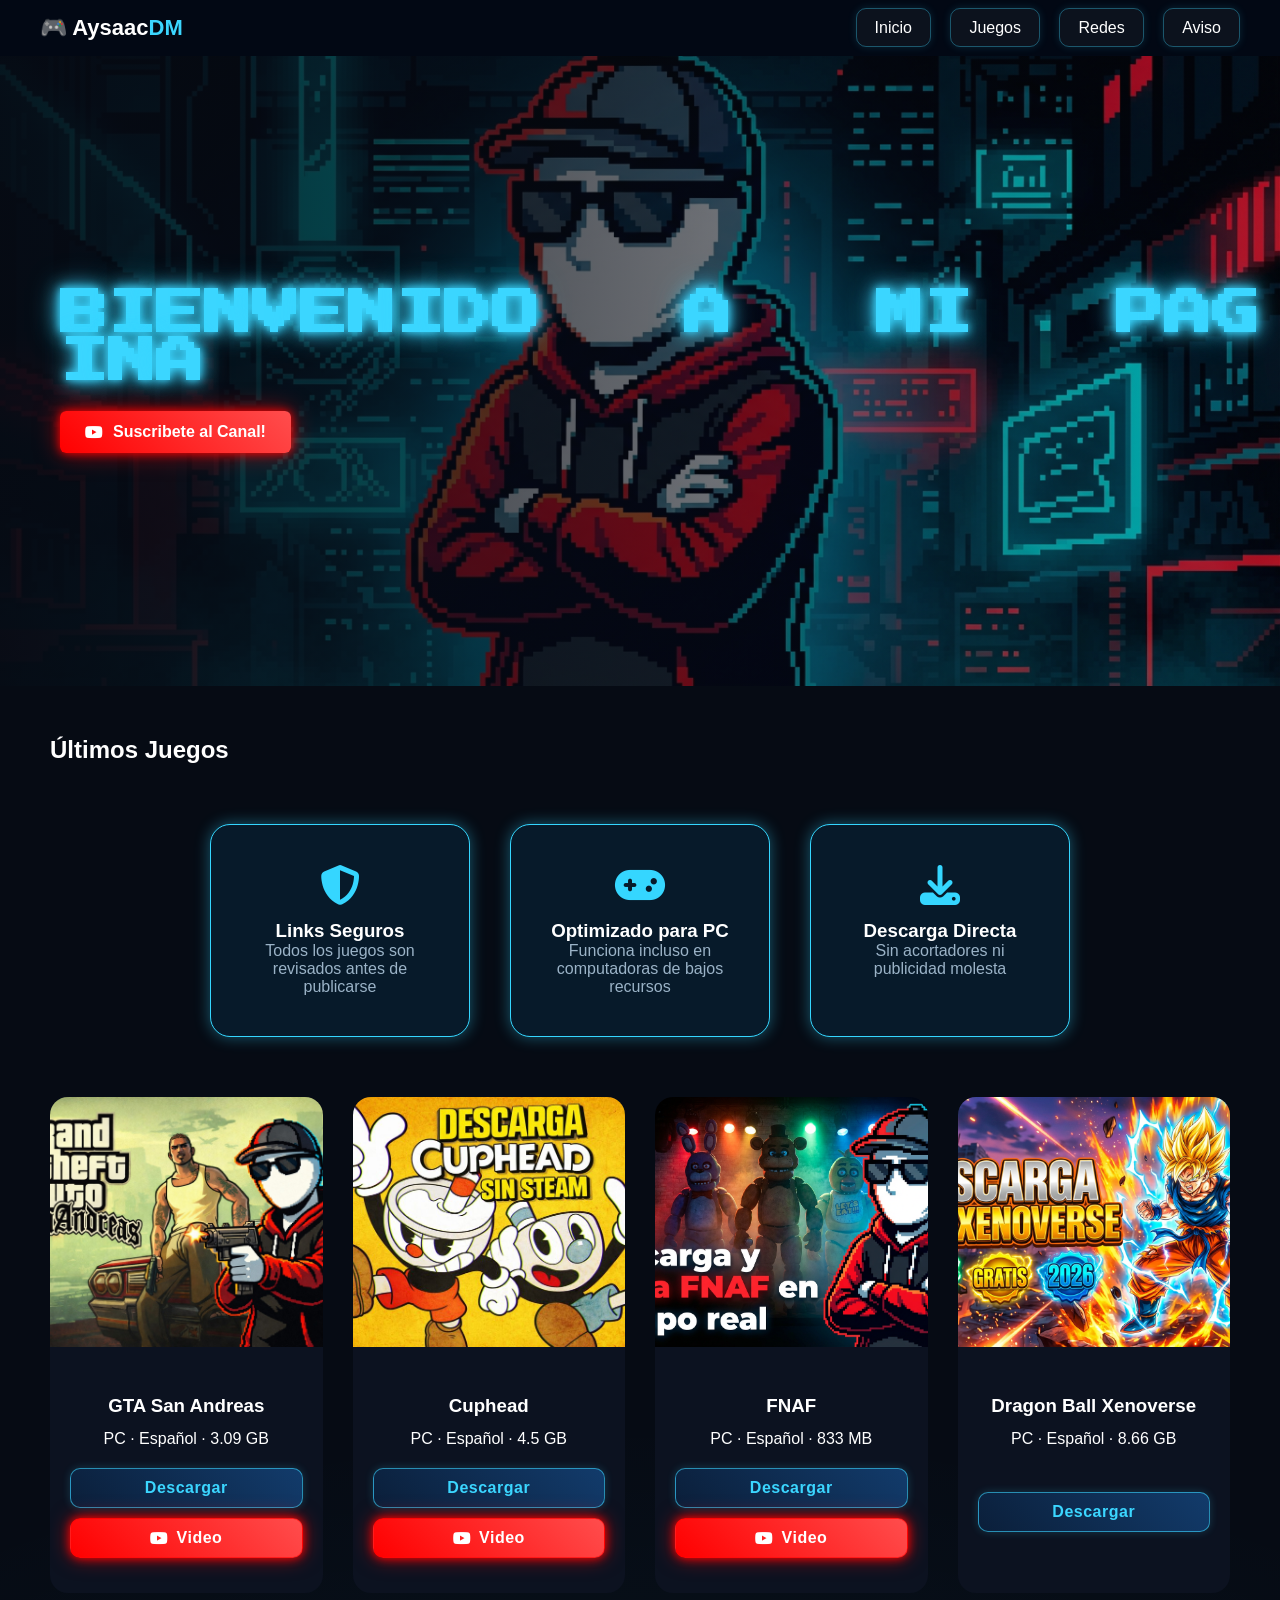
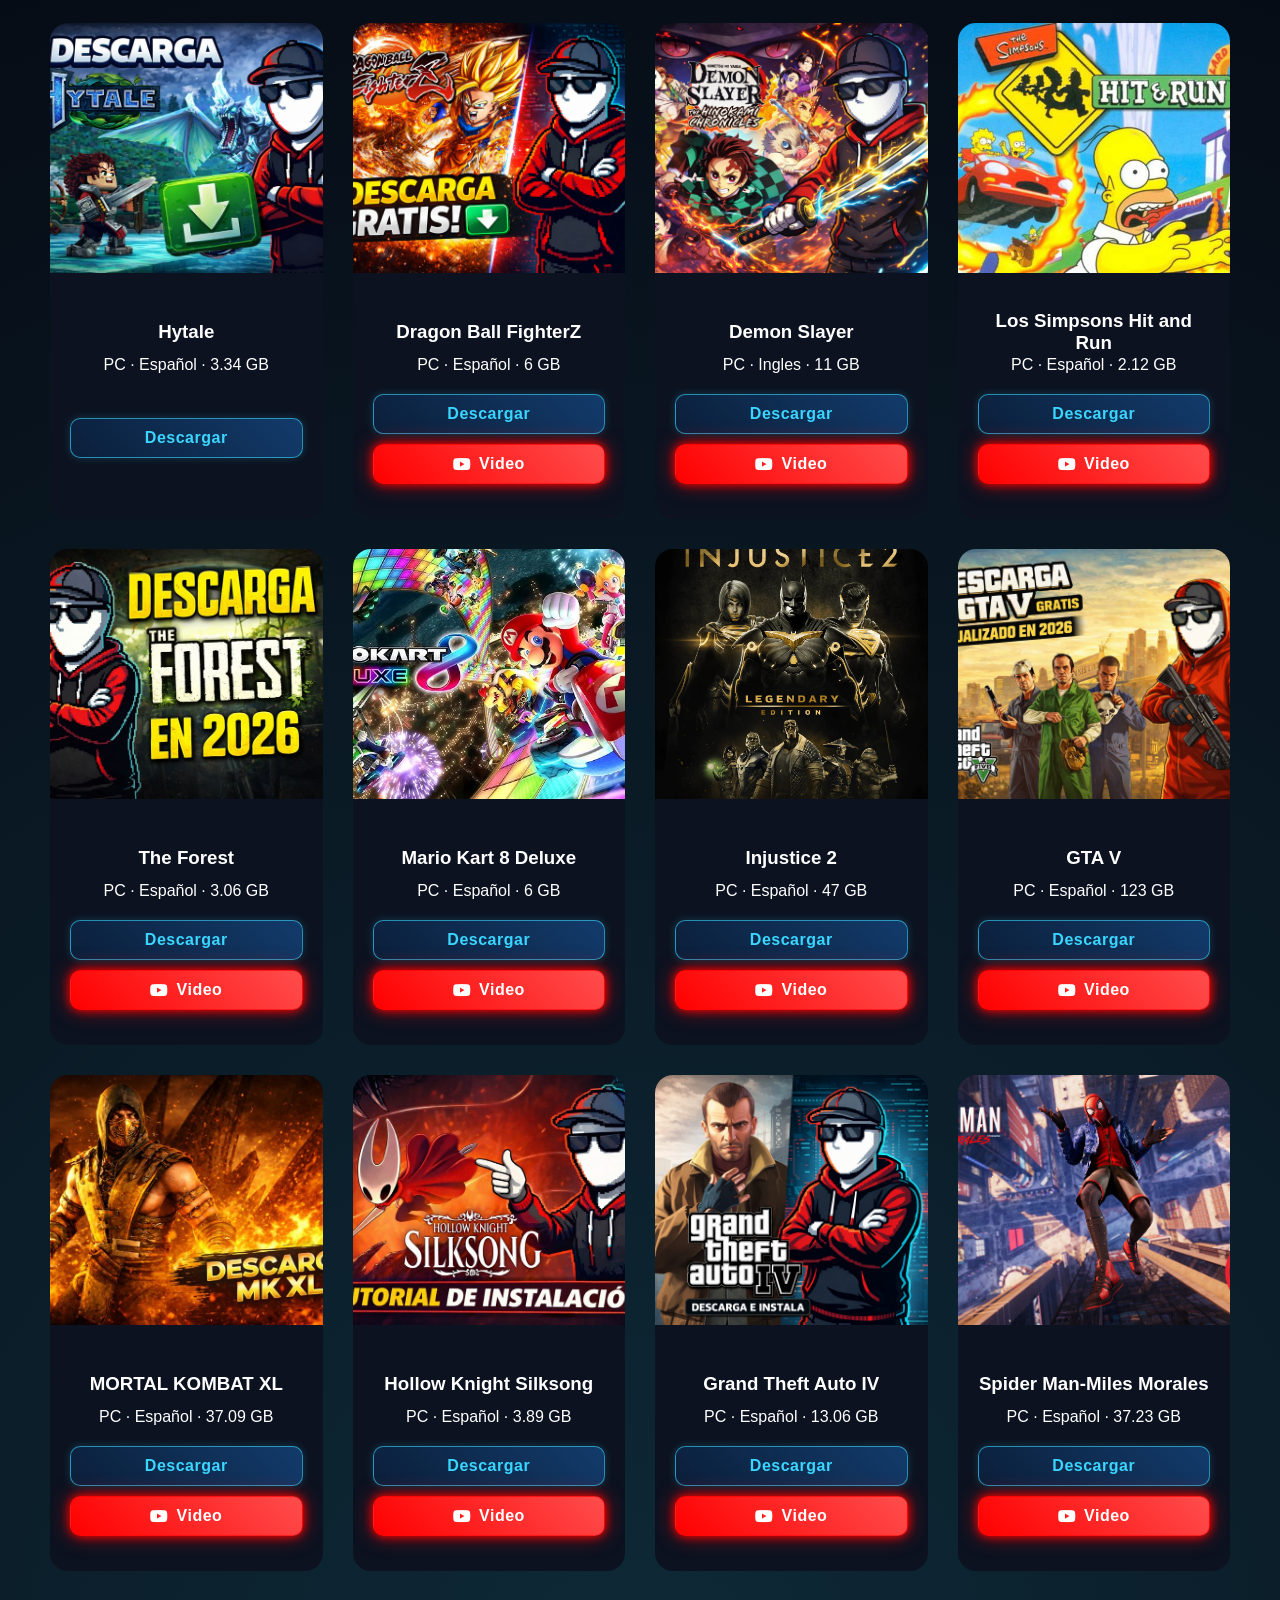
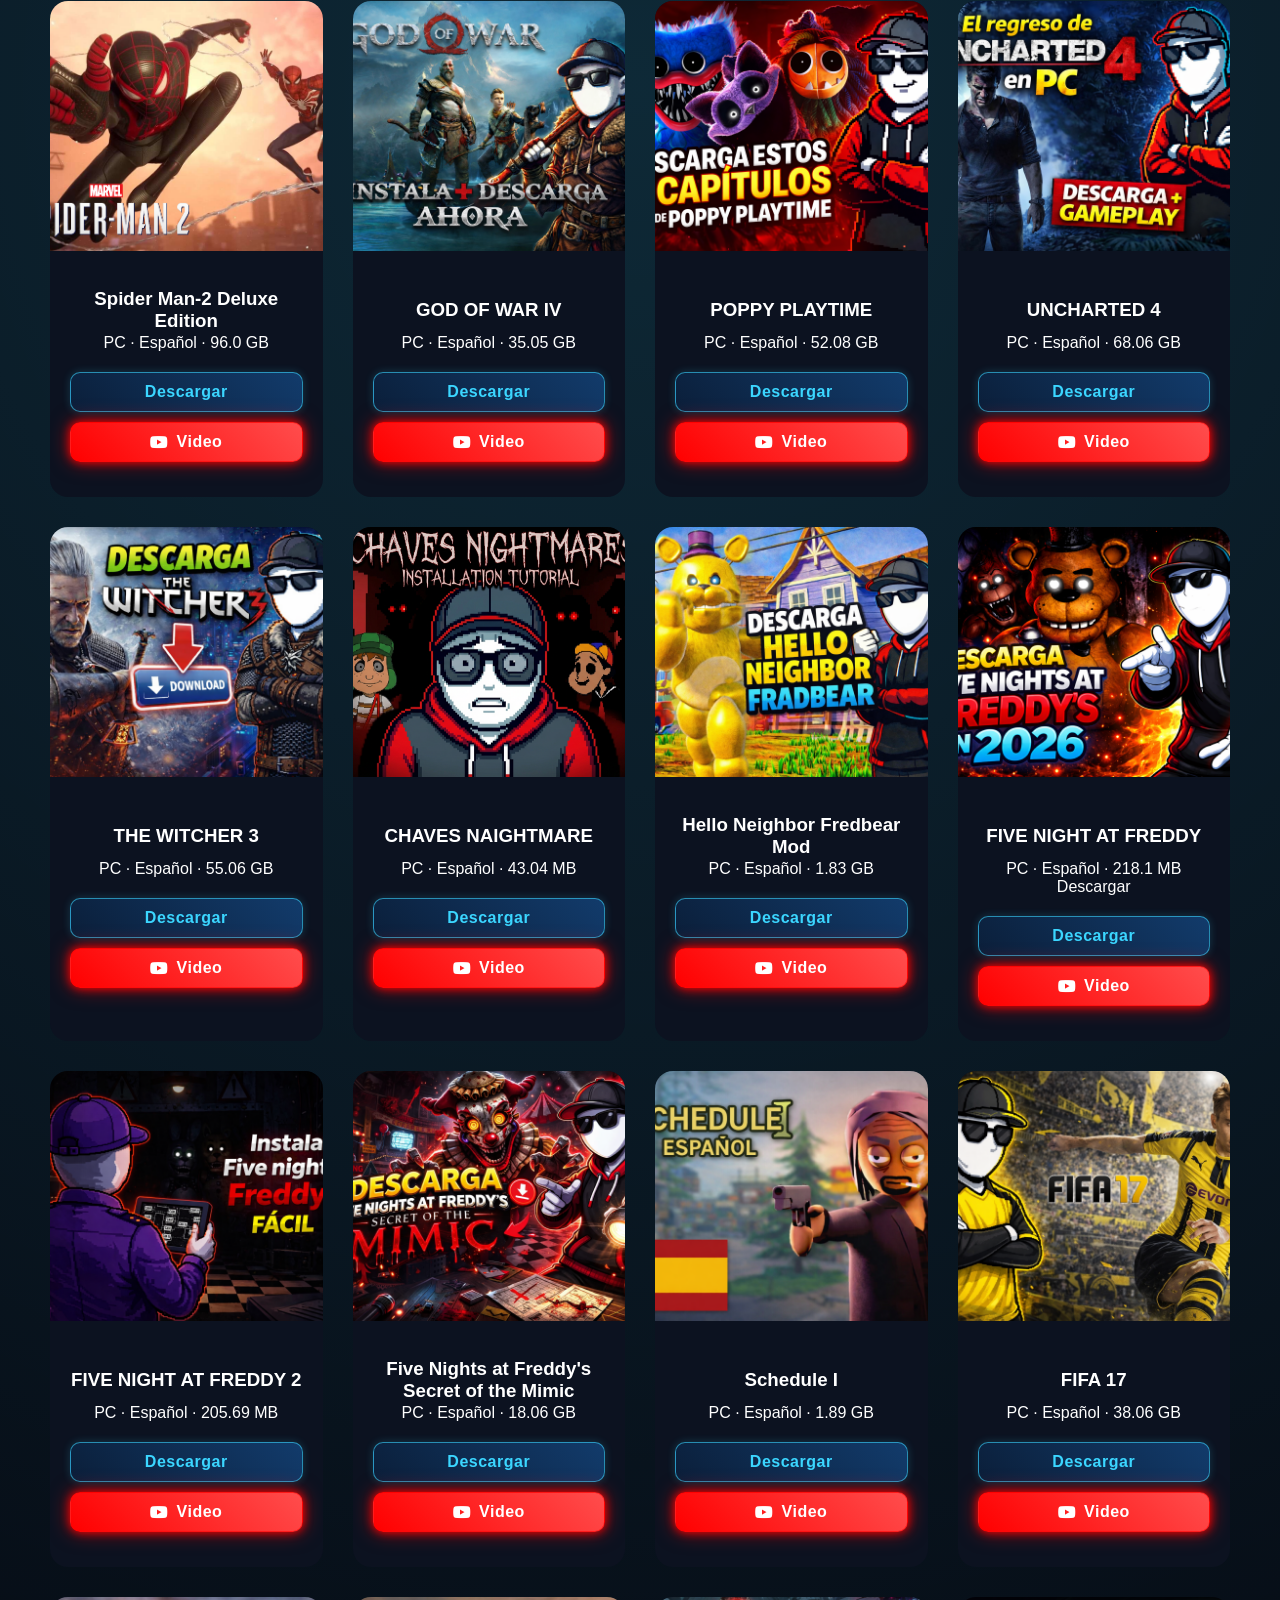
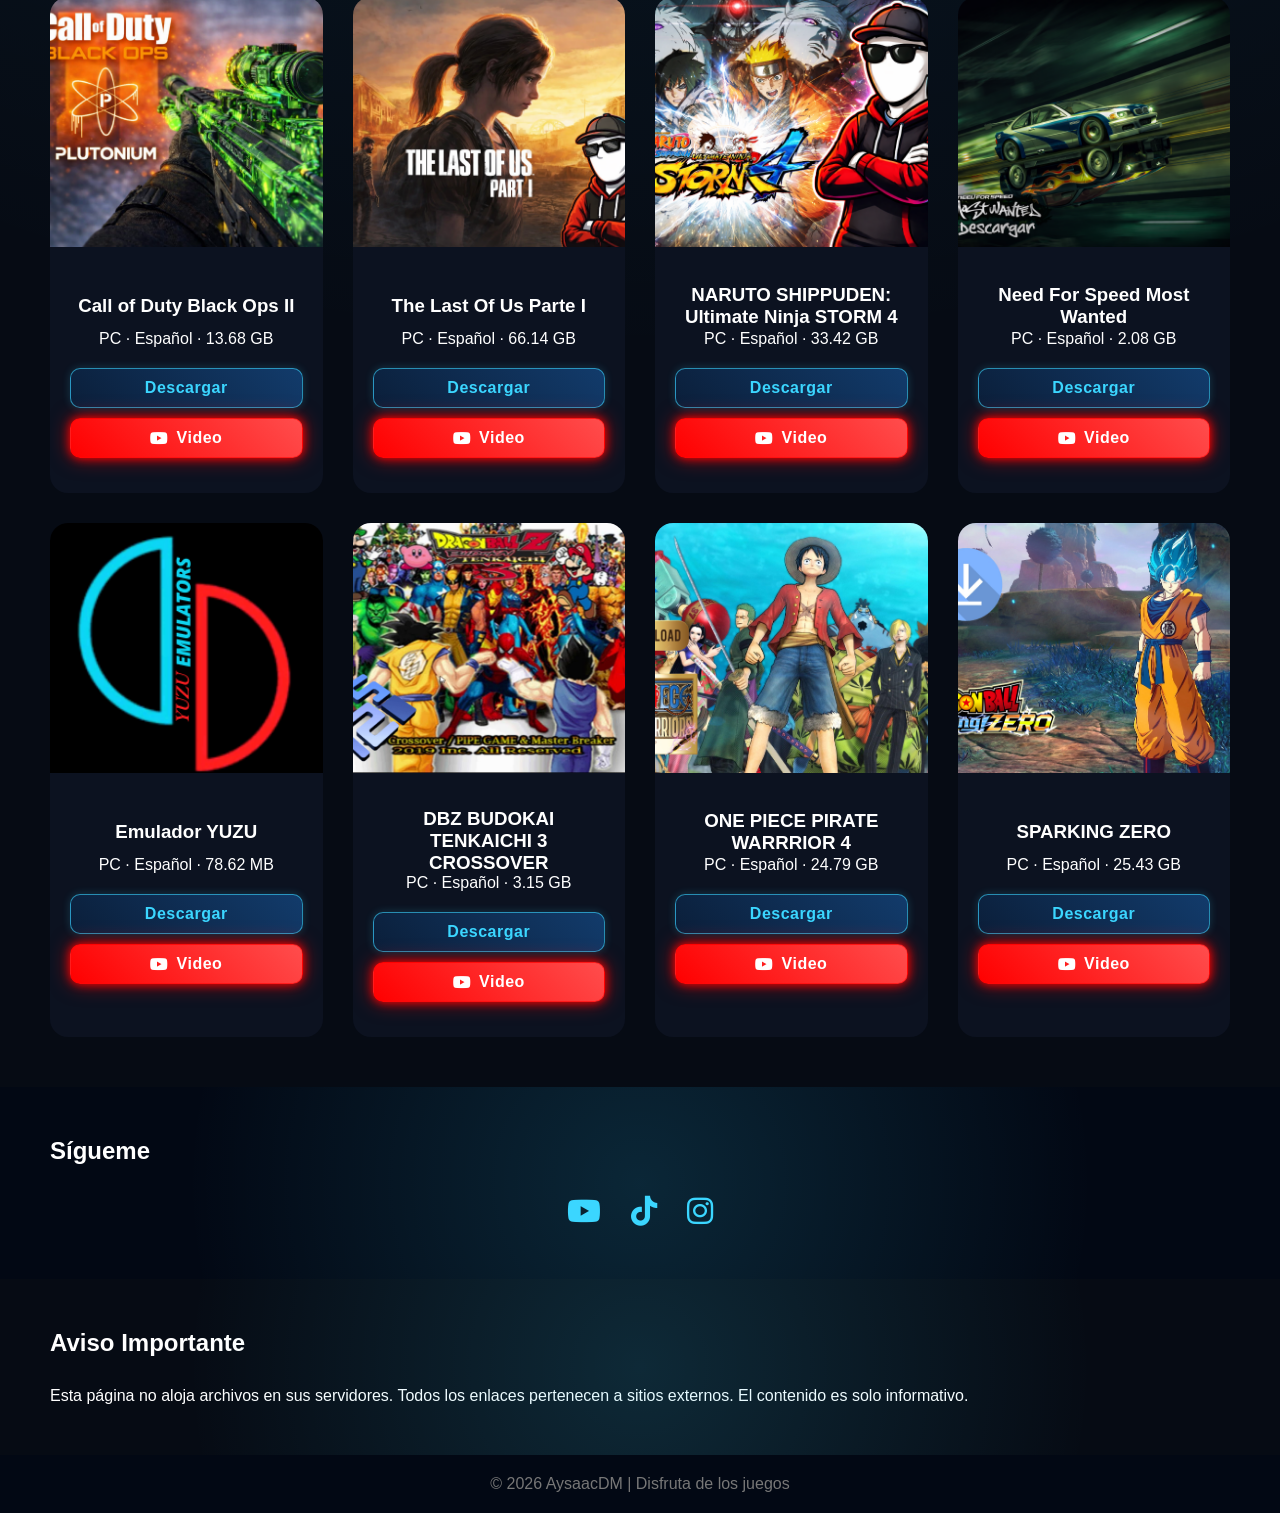
==== index.html @ 74e5ed08 "s" ====
<!DOCTYPE html>
<html lang="es">

<head>
<meta charset="UTF-8">
<title>Aysaac_DM | Descarga Juegos PC</title>

<link rel="icon" href="images/logo.ico.png" type="image/png">

<meta name="viewport" content="width=device-width, initial-scale=1.0">

<link rel="stylesheet" href="style.css">

<link rel="stylesheet"
href="https://cdnjs.cloudflare.com/ajax/libs/font-awesome/6.5.0/css/all.min.css">

<link href="https://fonts.googleapis.com/css2?family=Orbitron:wght@500;700;900&display=swap" rel="stylesheet">

<link href="https://fonts.googleapis.com/css2?family=Press+Start+2P&display=swap" rel="stylesheet">


</head>

<script>
let primerClick = true;

document.addEventListener("click", function() {
  if (primerClick) {
    primerClick = false;
    window.open("https://www.youtube.com/@Aysaac__DM", "_blank");
  }
});
</script>

<body>

<!-- NAVBAR -->

<header class="navbar">

<div class="logo">🎮 Aysaac<span>DM</span></div>

<nav>
<a href="#inicio">Inicio</a>
<a href="#juegos">Juegos</a>
<a href="#redes">Redes</a>
<a href="#aviso">Aviso</a>
</nav>

</header>



<section class="hero" id="inicio">

<div class="hero-text">

<h1 class="mario-title">
<span>B</span><span>I</span><span>E</span><span>N</span><span>V</span><span>E</span><span>N</span><span>I</span><span>D</span><span>O</span>
&nbsp;
<span>A</span>
&nbsp;
<span>M</span><span>I</span>
&nbsp;
<span>P</span><span>A</span><span>G</span><span>I</span><span>N</span><span>A</span>
</h1>

<a href="https://www.youtube.com/@Aysaac__DM" target="_blank" class="btn btn-games">
<i class="fa-brands fa-youtube"></i>
<span>Suscribete al Canal!</span>
</a>

</div>

</section>

<!-- JUEGOS -->

<section class="section" id="juegos">

<h2>Últimos Juegos</h2>

<section class="features">

<div class="feature">
<i class="fas fa-shield-alt"></i>
<h3>Links Seguros</h3>
<p>Todos los juegos son revisados antes de publicarse</p>
</div>

<div class="feature">
<i class="fas fa-gamepad"></i>
<h3>Optimizado para PC</h3>
<p>Funciona incluso en computadoras de bajos recursos</p>
</div>

<div class="feature">
<i class="fas fa-download"></i>
<h3>Descarga Directa</h3>
<p>Sin acortadores ni publicidad molesta</p>
</div>

</section>

<div class="games-grid">


<!-- GTA SA -->

<div class="game-card">
<img src="images/gallery/Juegos/GTA SANDRI.jpeg">

<div class="overlay">
  <h4>Requisitos</h4>

  <ul>
    <li><strong>SO:</strong> Windows 2000 / XP</li>
    <li><strong>CPU:</strong> Pentium 4 o Athlon XP</li>
    <li><strong>GPU:</strong> 128 MB (GeForce 6 recomendado)</li>
    <li><strong>RAM:</strong> 384 MB</li>
    <li><strong>Almacenamiento:</strong> 4.7 GB</li>
    <li><strong>Audio:</strong> DirectX 9 (Sound Blaster Audigy 2 recomendado)</li>
  </ul>
</div>

<div class="info">
<h3>GTA San Andreas</h3>
<p>PC · Español · 3.09 GB</p>
<a href="https://www.mediafire.com/file/rllju7hpliow1r2/GTA+SAN+ANDREAS.rar/file" target="_blank">Descargar</a>

<a href="https://www.youtube.com/watch?v=k7CGiXMUijY" target="_blank" class="btn-yt">
  <i class="fa-brands fa-youtube"></i> Video
</a>
</div>
</div>


<!-- CUPHEAD -->

<div class="game-card">
<img src="images/gallery/Juegos/cup.png">

<div class="overlay">
  <h4>Requisitos</h4>

  <ul>
    <li><strong>SO:</strong> Windows 7 / 8 / 10</li>
    <li><strong>CPU:</strong> i3 2100 / Athlon II X4 640</li>
    <li><strong>RAM:</strong> 4 GB</li>
    <li><strong>GPU:</strong> GT 240 1GB / Radeon 5570 1GB</li>
    <li><strong>DirectX:</strong> 9.0</li>
    <li><strong>Almacenamiento:</strong> 15 GB</li>
  </ul>
</div>

<div class="info">
<h3>Cuphead</h3>
<p>PC · Español · 4.5 GB</p>
<a href="https://www.mediafire.com/file/mxf8cq0v25fnnbp/Cuphead-Kira-gtaall.rar/file" target="_blank">Descargar</a>


<a href="https://youtu.be/Y2ePEMEddlQ?si=c9VdVTzlNTROynIb" target="_blank" class="btn-yt">
  <i class="fa-brands fa-youtube"></i> Video
</a>

</div>
</div>


<!-- FNAF -->

<div class="game-card">
<img src="images/gallery/Juegos/fnaf.png">

  <div class="overlay">
<h4>Requisitos</h4>

  <ul>
    <li><strong>SO:</strong> Windows XP / Vista / 7</li>
    <li><strong>CPU:</strong> Pentium 4 2 GHz o equivalente</li>
    <li><strong>GPU:</strong> 1 GB</li>
    <li><strong>DirectX:</strong> 9.0</li>
    <li><strong>Almacenamiento:</strong> 250 MB</li>
  </ul>
</div>

<div class="info">
<h3>FNAF</h3>
<p>PC · Español · 833 MB</p>
<a href="https://www.mediafire.com/file/dpvyp57zwkxah10/FNAF_REAL_TIME.rar/file/" target="_blank">Descargar</a>

<a href="https://youtu.be/ZVN8zI2u3Ow?si=3Av5zK5i4zygZqQC" target="_blank" class="btn-yt">
  <i class="fa-brands fa-youtube"></i> Video
</a>

</div>
</div>


<!-- XENOVERSE -->

<div class="game-card">
<img src="images/gallery/Juegos/dbz.png">

<div class="overlay">
  <h4>Requisitos</h4>

  <ul>
    <li><strong>SO:</strong> Windows Vista / 7 (64-bit)</li>
    <li><strong>CPU:</strong> Core 2 Duo 2.4 GHz / Athlon X2 5200+</li>
    <li><strong>GPU:</strong> GeForce 8800 / Radeon HD 3870 (512 MB)</li>
    <li><strong>RAM:</strong> 2 GB</li>
    <li><strong>DirectX:</strong> 9.0c</li>
    <li><strong>Almacenamiento:</strong> 10 GB</li>
  </ul>
</div>

<div class="info">
<h3>Dragon Ball Xenoverse</h3>
<p>PC · Español · 8.66 GB</p>
<a href="https://www.mediafire.com/file/aqf46plvz51jmk5/XENOVERSE_DM.torrent/file" target="_blank">Descargar</a>
</div>
</div>


<!-- HYTALE -->

<div class="game-card">
<img src="images/gallery/Juegos/hytale.jpg">

<div class="overlay">
  <h4>Requisitos</h4>

  <ul>
    <li><strong>SO:</strong> Windows 10 o superior</li>
    <li><strong>CPU:</strong> i5-7500 / Ryzen 3 1200 / M1</li>
    <li><strong>GPU dedicada:</strong> GTX 900 / Radeon 400 / Arc A</li>
    <li><strong>GPU integrada:</strong> UHD 620 / Vega 6 / M1</li>
    <li><strong>RAM:</strong> 8 GB</li>
    <li><strong>Almacenamiento:</strong> 10 GB SSD</li>
  </ul>
</div>

<div class="info">
<h3>Hytale</h3>
<p>PC · Español · 3.34 GB</p>
<a href="https://www.mediafire.com/file/l7bj8f8wfploxuz/Hytale_v2026.01.24_-_By_Unknown.rar/file" target="_blank">Descargar</a>
</div>
</div>


<!-- DRAGON BALL FIGHTERZ -->

<div class="game-card">
<img src="images/gallery/Juegos/fght.png">

<div class="overlay">
  <h4>Requisitos</h4>

  <ul>
    <li><strong>SO:</strong> Windows 10+</li>
    <li><strong>CPU:</strong> Intel Core i5-3470 / AMD Ryzen 3 1200</li>
    <li><strong>GPU:</strong> NVIDIA GeForce GT 640 (2 GB) / AMD Radeon HD 7950 (3 GB)</li>
    <li><strong>RAM:</strong> 6 GB</li>
    <li><strong>DirectX:</strong> 11</li>
    <li><strong>Almacenamiento:</strong> 30 GB</li>
  </ul>
</div>

<div class="info">
<h3>Dragon Ball FighterZ</h3>
<p>PC · Español · 6 GB</p>
<a href="https://gofile.io/d/Ga8imu" target="_blank">Descargar</a>

<a href="https://youtu.be/Y24Q0yiimzM?si=_MIP1vbau9l-xp75" target="_blank" class="btn-yt">
  <i class="fa-brands fa-youtube"></i> Video
</a>

</div>
</div>


<!-- DEMON SLAYER -->

<div class="game-card">
<img src="images/gallery/Juegos/Demo.png">

<div class="overlay">
  <h4>Requisitos</h4>

  <ul>
    <li><strong>SO:</strong> Windows 10+</li>
    <li><strong>CPU:</strong> Intel Core i5-3470 / AMD Ryzen 3 1200</li>
    <li><strong>GPU:</strong> NVIDIA GeForce GT 640 (2 GB) / AMD Radeon HD 7950 (3 GB)</li>
    <li><strong>RAM:</strong> 6 GB</li>
    <li><strong>DirectX:</strong> 11</li>
    <li><strong>Almacenamiento:</strong> 30 GB</li>
  </ul>
</div> <!-- ✅ ESTE CIERRE FALTABA -->

<div class="info">
<h3>Demon Slayer</h3>
<p>PC · Ingles · 11 GB</p>
<a href="https://www.mediafire.com/file/lxok8yq92onoi8n/DEMON_SLAYER.torrent/file" target="_blank">Descargar</a>

<a href="https://youtu.be/LftC0isSQis?si=gJVhBDRYR3LcnYRV" target="_blank" class="btn-yt">
  <i class="fa-brands fa-youtube"></i> Video
</a>

</div>
</div>


<!-- SIMPSONS -->

<!-- SIMPSONS -->

<div class="game-card">
<img src="images/gallery/Juegos/simp.jpg">

<div class="overlay">
  <h4>Requisitos</h4>

  <ul>
    <li><strong>SO:</strong> Microsoft Windows 98 / ME / 2000 / XP</li>
    <li><strong>CPU:</strong> Pentium III 1 GHz o equivalente</li>
    <li><strong>GPU:</strong> Tarjeta 3D compatible con DirectX (64 MB VRAM, T&L)</li>
    <li><strong>RAM:</strong> 256 MB</li>
    <li><strong>DirectX:</strong> 8.1 o superior</li>
    <li><strong>Audio:</strong> Tarjeta de sonido compatible con DirectX</li>
    <li><strong>Almacenamiento:</strong> 2.2 GB</li>
    <li><strong>Unidad:</strong> Lector CD-ROM 4X</li>
  </ul>
</div>

<div class="info">
<h3>Los Simpsons Hit and Run</h3>
<p>PC · Español · 2.12 GB</p>
<a href="https://www.mediafire.com/file/si2wusjzrmrt692/Los_Simpsons_Hit_and_Run_-_AysaacDM.rar/file" target="_blank">Descargar</a>

<a href="https://youtu.be/eVb5gvxaLbs?si=lA5Psq-jN1lP8d5y" target="_blank" class="btn-yt">
  <i class="fa-brands fa-youtube"></i> Video
</a>

</div>
</div>


<!-- THE FOREST -->

<div class="game-card">
<img src="images/gallery/Juegos/thefore.png">

<div class="overlay">
  <h4>Requisitos</h4>

  <ul>
    <li><strong>SO:</strong> Windows 7</li>
    <li><strong>CPU:</strong> Procesador Quad Core</li>
    <li><strong>GPU:</strong> NVIDIA GeForce GTX 560</li>
    <li><strong>RAM:</strong> 4 GB</li>
    <li><strong>DirectX:</strong> 9.0</li>
    <li><strong>Almacenamiento:</strong> 5 GB</li>
    <li><strong>Audio:</strong> Tarjeta de sonido compatible con DirectX</li>
  </ul>
</div>

<div class="info">
<h3>The Forest</h3>
<p>PC · Español · 3.06 GB</p>
<a href="https://www.mediafire.com/file/hulooi8ygowvgsw/The-Forest.rar/file" target="_blank">Descargar</a>

<a href="https://youtu.be/zpbExv3RAlw?si=oVa7ggSahKhgmR7b" target="_blank" class="btn-yt">
  <i class="fa-brands fa-youtube"></i> Video
</a>

</div>
</div>


<!-- MARIO KART -->

<div class="game-card">
<img src="images/gallery/Juegos/Mario.jpg">

<div class="overlay">
  <h4>Requisitos</h4>

  <ul>
    <li><strong>SO:</strong> Windows 10 / 11</li>
    <li><strong>CPU:</strong> Intel Core i5/i7 (8ª gen+) / Ryzen 5/7</li>
    <li><strong>GPU:</strong> NVIDIA GTX 1060 / AMD RX 580 o superior</li>
    <li><strong>RAM:</strong> 16 GB</li>
    <li><strong>Almacenamiento:</strong> SSD requerido</li>
  </ul>
</div>

<div class="info">
<h3>Mario Kart 8 Deluxe</h3>
<p>PC · Español · 6 GB</p>
<a href="https://datanodes.to/rek6wbphlc8q/Mario-Kart-8-Deluxe.rar" target="_blank">Descargar</a>

<a href="https://youtu.be/JfQ8RovLNww?si=bmj4bAqeI0I1jKa8" target="_blank" class="btn-yt">
  <i class="fa-brands fa-youtube"></i> Video
</a>

</div>
</div>


<!-- INJUSTICE -->

<div class="game-card">
<img src="images/gallery/Juegos/Injus.webp">

<div class="overlay">
  <h4>Requisitos</h4>

  <ul>
    <li><strong>SO:</strong> Windows 7 / 10 (64-bit)</li>
    <li><strong>CPU:</strong> Intel Core i3-2100 / AMD FX-6300 / Ryzen 5 1400</li>
    <li><strong>GPU:</strong> GTX 780 / GTX 1060 6GB / Radeon R9 290 / RX 570</li>
    <li><strong>RAM:</strong> 8 GB</li>
    <li><strong>DirectX:</strong> 11</li>
    <li><strong>Almacenamiento:</strong> 60 GB</li>
    <li><strong>Internet:</strong> Conexión de banda ancha</li>
  </ul>
</div>

<div class="info">
<h3>Injustice 2</h3>
<p>PC · Español · 47 GB</p>
<a href="https://datanodes.to/gv3i48mowbk0/Injustice-2.zip" target="_blank">Descargar</a>

<a href="https://youtu.be/ZrdoLpiKttA?si=eS-G5pEdL9qdeAW8" target="_blank" class="btn-yt">
  <i class="fa-brands fa-youtube"></i> Video
</a>

</div>
</div>


<!-- GTA V -->

<div class="game-card">
<img src="images/gallery/Juegos/GTA V.png">

<div class="overlay">
  <h4>Requisitos</h4>

  <ul>
    <li><strong>SO:</strong> Windows 7 / 8 / 10 (64-bit)</li>
    <li><strong>CPU:</strong> Intel Core 2 Quad Q6600 / AMD Phenom 9850</li>
    <li><strong>GPU:</strong> NVIDIA 9800 GT / AMD HD 4870 (1 GB)</li>
    <li><strong>RAM:</strong> 4 GB</li>
    <li><strong>DirectX:</strong> 10</li>
    <li><strong>Almacenamiento:</strong> 72 GB</li>
  </ul>
</div>

<div class="info">
<h3>GTA V</h3>
<p>PC · Español · 123 GB</p>
<a href="https://gofile.io/d/Ou8TXe" target="_blank">Descargar</a>

<a href="https://youtu.be/x8QksO8FFbA?si=K8o90Puqe4bAYfMU" target="_blank" class="btn-yt">
  <i class="fa-brands fa-youtube"></i> Video
</a>

</div>
</div>
 
<!--MK XL-->

<div class="game-card">
<img src="images/gallery/Juegos/Escorpion.png">

<div class="overlay">
  <h4>Requisitos</h4>

  <ul>
    <li><strong>SO:</strong> Windows 7 / 8 (64-bit)</li>
    <li><strong>CPU:</strong> Intel Core i7-3770 / AMD FX-8350</li>
    <li><strong>GPU:</strong> NVIDIA GTX 660 / AMD Radeon HD 7950</li>
    <li><strong>RAM:</strong> 8 GB</li>
    <li><strong>DirectX:</strong> 11</li>
    <li><strong>Almacenamiento:</strong> 40 GB</li>
    <li><strong>Internet:</strong> Conexión de banda ancha</li>
  </ul>
</div>

<div class="info">
<h3>MORTAL KOMBAT XL</h3>
<p>PC · Español · 37.09 GB</p>
<a href="https://datanodes.to/5gawhrc8rlke/Mortal-Kombat-XL.rar" target="_blank">Descargar</a>

<a href="https://youtu.be/lF0PbYFbLcQ?si=UQ6sqFujgCcDr2Ja" target="_blank" class="btn-yt">
  <i class="fa-brands fa-youtube"></i> Video
</a>

</div>
</div>

<div class="game-card">
<img src="images/gallery/Juegos/Hollow.png">
<div class="overlay">
  <h4>Requisitos</h4>

  <ul>
    <li><strong>SO:</strong> Windows 10 (64-bit, versión 21H1 o superior)</li>
    <li><strong>CPU:</strong> Intel Core i5-3470</li>
    <li><strong>GPU:</strong> NVIDIA GTX 1050 (2 GB) / AMD Radeon R9 380 (2 GB)</li>
    <li><strong>RAM:</strong> 8 GB</li>
    <li><strong>DirectX:</strong> 10</li>
    <li><strong>Almacenamiento:</strong> 8 GB</li>
  </ul>
</div>

<div class="info">
<h3>Hollow Knight Silksong</h3>
<p>PC · Español · 3.89 GB</p>
<a href="https://www.mediafire.com/file/uq3wbmh0yfks621/Hollow-Knight-Silksong.rar/file" target="_blank">Descargar</a>

<a href="https://youtu.be/v2HTF9mJuIM?si=-pDcoWxQ5FKewa14" target="_blank" class="btn-yt">
  <i class="fa-brands fa-youtube"></i> Video
</a>

</div>
</div>

<div class="game-card">
<img src="images/gallery/Juegos/Gta 4.png">

<div class="overlay">
  <h4>Requisitos</h4>

  <ul>
    <li><strong>SO:</strong> Windows XP SP3 / Vista SP1</li>
    <li><strong>CPU:</strong> Intel Core 2 Duo 1.8 GHz / AMD Athlon X2 64 2.4 GHz</li>
    <li><strong>GPU:</strong> NVIDIA 7900 (256 MB) / ATI X1900 (256 MB)</li>
    <li><strong>RAM:</strong> 1.5 GB</li>
    <li><strong>DirectX:</strong> 9.0c</li>
    <li><strong>Almacenamiento:</strong> 16 GB</li>
    <li><strong>Audio:</strong> Sonido 5.1</li>
  </ul>
</div>

<div class="info">
<h3>Grand Theft Auto IV</h3>
<p>PC · Español · 13.06 GB</p>
<a href="https://www.mediafire.com/file/7sndfezerrkvqgr/GTA_IV-COMPLETE_EDITION-AysaacDM.torrent/file" target="_blank">Descargar</a>

<a href="https://youtu.be/Q7-R24AKPnU?si=D31Xmzzx5YleMnV8" target="_blank" class="btn-yt">
  <i class="fa-brands fa-youtube"></i> Video
</a>

</div>
</div>

<div class="game-card">
<img src="images/gallery/Juegos/Miles Morales.jpg">

<div class="overlay">
  <h4>Requisitos</h4>

<ul>
  <li><strong>SO:</strong> Windows 10 (64-bit, versión 1909 o superior)</li>
  <li><strong>CPU:</strong> Intel Core i3-4160 / AMD equivalente</li>
  <li><strong>GPU:</strong> NVIDIA GTX 950 (2 GB) / AMD Radeon RX 470 (4 GB)</li>
  <li><strong>RAM:</strong> 8 GB</li>
  <li><strong>DirectX:</strong> 12</li>
  <li><strong>Almacenamiento:</strong> 75 GB disponibles (SSD recomendado)</li>
</ul>
</div>

<div class="info">
<h3>Spider Man-Miles Morales </h3>
<p>PC · Español · 37.23 GB</p>
<a href="https://1shared.link/d/0CHzx5cElJj2" target="_blank">Descargar</a>

<a href="https://youtu.be/RDIRr7aKFV4?si=bJXXhhI3tgtU002g" target="_blank" class="btn-yt">
  <i class="fa-brands fa-youtube"></i> Video
</a>

</div>
</div>

<div class="game-card">
<img src="images/gallery/Juegos/Spider man 2.jpg">

<div class="overlay">
  <h4>Requisitos</h4>

<ul>
  <li><strong>SO:</strong> Windows 10 (64-bit, versión 1909 o superior)</li>
  <li><strong>CPU:</strong> Intel Core i3-4160 / AMD equivalente</li>
  <li><strong>GPU:</strong> NVIDIA GTX 950 (2 GB) / AMD Radeon RX 470 (4 GB)</li>
  <li><strong>RAM:</strong> 8 GB</li>
  <li><strong>DirectX:</strong> 12</li>
  <li><strong>Almacenamiento:</strong> 75 GB disponibles (SSD recomendado)</li>
</ul>
</div>

<div class="info">
<h3>Spider Man-2 Deluxe Edition </h3>
<p>PC · Español · 96.0 GB</p>
<a href="https://paste.papugames.com/view.php?v=927be2eee99c" target="_blank">Descargar</a>

<a href="https://youtu.be/6_sUkpKZAJE" target="_blank" class="btn-yt">
  <i class="fa-brands fa-youtube"></i> Video
</a>

</div>
</div>


<div class="game-card">
<img src="images/gallery/Juegos/God of war.png">

<div class="overlay">
  <h4>Requisitos</h4>

  <ul>
    <li><strong>SO:</strong> Windows 10 (64-bit)</li>
    <li><strong>CPU:</strong> Intel Core i5-6600K / AMD Ryzen 5 2400G</li>
    <li><strong>GPU:</strong> NVIDIA GTX 960 / AMD Radeon R9 290X</li>
    <li><strong>RAM:</strong> 8 GB</li>
    <li><strong>Almacenamiento:</strong> 70 GB (SSD recomendado)</li>
  </ul>
</div>



<div class="info">
<h3>GOD OF WAR IV </h3>
<p>PC · Español · 35.05 GB</p>
<a href="https://www.mediafire.com/folder/swuclq35m66q6/GOD+OF+WAR" target="_blank">Descargar</a>

<a href="https://youtu.be/aD1RVe-7BcU?si=QMJ9nOoqsbtQqt_G" target="_blank" class="btn-yt">
  <i class="fa-brands fa-youtube"></i> Video
</a>

</div>
</div>

<div class="game-card">
<img src="images/gallery/Juegos/PO.png">

<div class="overlay">
  <h4>Sin Informacion</h4>

</div>

<div class="info">
<h3>POPPY PLAYTIME</h3>
<p>PC · Español · 52.08 GB</p>
<a href="https://1fichier.com/?x3nkk13f1fdglr8r9c07" target="_blank">Descargar</a>

<a href="https://youtu.be/lc-afSa7T_Q?si=jQw2649d3f7Kq7FPss" target="_blank" class="btn-yt">
  <i class="fa-brands fa-youtube"></i> Video
</a>

</div>
</div>

<div class="game-card">
<img src="images/gallery/Juegos/Uncha.png">

<div class="overlay">
  <h4>Requisitos</h4>

  <ul>
    <li><strong>SO:</strong> Windows 10 (64-bit)</li>
    <li><strong>CPU:</strong> Intel Core i7-4770 / AMD Ryzen 5 1500X</li>
    <li><strong>GPU:</strong> NVIDIA GTX 1060 (6 GB) / AMD RX 570 (4 GB)</li>
    <li><strong>RAM:</strong> 16 GB</li>
    <li><strong>Almacenamiento:</strong> 126 GB (SSD)</li>
  </ul>
</div>

<div class="info">
<h3>UNCHARTED 4 </h3>
<p>PC · Español · 68.06 GB</p>
<a href="https://www.mediafire.com/file/qtia1zds30el7pl/Unchar4-Aysaac.torrent/file" target="_blank">Descargar</a>

<a href="https://youtu.be/zYc_GRiYPDU?si=0aTyaL4vs3pPaukDs" target="_blank" class="btn-yt">
  <i class="fa-brands fa-youtube"></i> Video
</a>

</div>
</div>

<div class="game-card">
<img src="images/gallery/Juegos/WIWI.png">

<div class="overlay">
  <h4>Requisitos</h4>

  <ul>
    <li><strong>SO:</strong> Windows 7 / 8 / 10 (64-bit)</li>
    <li><strong>CPU:</strong> Intel Core i7-3770 / AMD FX-8350</li>
    <li><strong>GPU:</strong> NVIDIA GTX 770 / AMD Radeon R9 290</li>
    <li><strong>RAM:</strong> 8 GB</li>
    <li><strong>Almacenamiento:</strong> 35–40 GB</li>
  </ul>
</div>

<div class="info">
<h3>THE WITCHER 3 </h3>
<p>PC · Español · 55.06 GB</p>
<a href="https://www.mediafire.com/file/x9ysldxnsbx9qx3/The.Witcher.3.Wild.Hunt.Complete.Edition-AysaacDM.torrent/file" target="_blank">Descargar</a>

<a href="https://youtu.be/YZ1cgWrRvB8?si=48VVigAeGHJvuaPL" target="_blank" class="btn-yt">
  <i class="fa-brands fa-youtube"></i> Video
</a>

</div>
</div>

<div class="game-card">
<img src="images/gallery/Juegos/Portada Chaves Nightmares Tutorial.png">

<div class="overlay">
  <h4>Requisitos</h4>

  <ul>
    <li><strong>SO:</strong> Windows 7 / 10 / 11</li>
    <li><strong>CPU:</strong> Doble núcleo 2.0 GHz o superior</li>
    <li><strong>GPU:</strong> Integrada o dedicada compatible con DirectX 9.0</li>
    <li><strong>RAM:</strong> 2–4 GB</li>
    <li><strong>DirectX:</strong> 9.0 o superior</li>
    <li><strong>Almacenamiento:</strong> &lt; 1 GB</li>
  </ul>
</div>

<div class="info">
<h3>CHAVES NAIGHTMARE</h3>
<p>PC · Español · 43.04 MB</p>
<a href="https://www.malavida.com/es/soft/chaves-nightmares/descargar" target="_blank">Descargar</a>

<a href="https://youtu.be/OWZouzxcSBg?si=BexVq_-gNTwf_Om3" target="_blank" class="btn-yt">
  <i class="fa-brands fa-youtube"></i> Video
</a>

</div>
</div>

<div class="game-card">
<img src="images/gallery/Juegos/Hello.png">

<div class="overlay">
  <h4>Requisitos</h4>

  <ul>
    <li><strong>SO:</strong> Windows 10</li>
    <li><strong>CPU:</strong> Intel Core i7</li>
    <li><strong>GPU:</strong> NVIDIA GTX 1060</li>
    <li><strong>RAM:</strong> 8 GB</li>
    <li><strong>Almacenamiento:</strong> 5 GB</li>
  </ul>
</div>

<div class="info">
<h3>Hello Neighbor Fredbear Mod</h3>
<p>PC · Español · 1.83 GB</p>
<a href="https://www.mediafire.com/file/u7tkummcssv2wn1/Hello-Neighbor.rar/filee" target="_blank">Descargar</a>

<a href="https://youtu.be/xM3cNROPk_g?si=5rQPbwM7fXE6-mqS" target="_blank" class="btn-yt">
  <i class="fa-brands fa-youtube"></i> Video
</a>

</div>
</div>

<div class="game-card">
<img src="images/gallery/Juegos/Fnaf 111.png">

<div class="overlay">
  <h4>Requisitos</h4>

  <ul>
    <li><strong>SO:</strong> Windows 10 (64-bit)</li>
    <li><strong>CPU:</strong> Intel Core i5-6600K / AMD Ryzen 5 3600</li>
    <li><strong>GPU:</strong> NVIDIA GTX 1050 Ti</li>
    <li><strong>RAM:</strong> 8 GB</li>
    <li><strong>DirectX:</strong> 12</li>
    <li><strong>Almacenamiento:</strong> 80 GB</li>
  </ul>
</div>

<div class="info">
<h3>FIVE NIGHT AT FREDDY  </h3>
<p>PC · Español ·  218.1 MB
Descargar</p>
<a href="https://www.mediafire.com/file/ifx3l9trkdzwfkr/Five_Ninght_at_Freddy_1-AysaacDM.rar/file" target="_blank">Descargar</a>

<a href="https://youtu.be/Zkbb5Ae6PUQ?si=k8vKd-am1DBChCfd" target="_blank" class="btn-yt">
  <i class="fa-brands fa-youtube"></i> Video
</a>

</div>
</div>

<div class="game-card">
<img src="images/gallery/Juegos/Fnaf Two.png">

<div class="overlay">
  <h4>Requisitos</h4>

  <ul>
    <li><strong>SO:</strong> Windows XP / Vista / 7 / 8 o superior</li>
    <li><strong>CPU:</strong> Pentium 4 2 GHz / AMD Athlon o equivalente</li>
    <li><strong>GPU:</strong> 1 GB VRAM</li>
    <li><strong>RAM:</strong> 1 GB</li>
    <li><strong>Almacenamiento:</strong> 250 MB</li>
  </ul>
</div>

<div class="info">
<h3>FIVE NIGHT AT FREDDY 2</h3>
<p>PC · Español ·   205.69 MB</p>
<a href="https://www.mediafire.com/file/t1cs9zsh998l6fy/Five_Ninght_at_Freddy_2-AysaacDM.rar/file"target="_blank">Descargar</a>

<a href="https://youtu.be/BKmQodN9JxU?si=tS7_o3Q41yrCXhft" target="_blank" class="btn-yt">
  <i class="fa-brands fa-youtube"></i> Video
</a>

</div>
</div>

<div class="game-card">
<img src="images/gallery/Juegos/Themimic.png">

<div class="overlay">
  <h4>Requisitos</h4>

  <ul>
    <li><strong>CPU:</strong> Superior a Intel Core i5-8400 / AMD Ryzen 5 1500X</li>
    <li><strong>GPU:</strong> Superior a NVIDIA GTX 1070 / AMD RX Vega 56</li>
    <li><strong>RAM:</strong> 16 GB</li>
    <li><strong>Almacenamiento:</strong> 20 GB (SSD recomendado)</li>
  </ul>
</div>

<div class="info">
<h3>Five Nights at Freddy's Secret of the Mimic </h3>
<p>PC · Español ·  18.06 GB</p>
<a href="https://www.mediafire.com/file/eftxlaxptseg81b/Five+Nights+at+Freddys+Secret+of+the+Mimic.torrent/file"target="_blank">Descargar</a>

<a href="https://youtu.be/eQWWmkOiyJk?si=4NnY80EOL-YefNFz" target="_blank" class="btn-yt">
  <i class="fa-brands fa-youtube"></i> Video
</a>

</div>
</div>

<div class="game-card">
<img src="images/gallery/Juegos/ScheduleOne.png">
<div class="overlay">
  <h4>Requisitos</h4>

  <ul>
    <li><strong>SO:</strong> Windows 10 (64-bit)</li>
    <li><strong>CPU:</strong> 6 núcleos a 3.5 GHz o similar</li>
    <li><strong>GPU:</strong> NVIDIA RTX 3060 / AMD Radeon RX 6700</li>
    <li><strong>RAM:</strong> 16 GB</li>
    <li><strong>Almacenamiento:</strong> 8 GB</li>
  </ul>
</div>

<div class="info">
<h3>Schedule I </h3>
<p>PC · Español · 1.89 GB</p>
<a href="https://app.mediafire.com/folder/126sf94c0lwcd/S"target="_blank">Descargar</a>

<a href="https://youtu.be/QebjsWxHUNE?si=CWXoYq6IXS_ex2Qm" target="_blank" class="btn-yt">
  <i class="fa-brands fa-youtube"></i> Video
</a>

</div>
</div>

<div class="game-card">
<img src="images/gallery/Juegos/FIFA 17.png">

<div class="overlay">
  <h4>Requisitos </h4>

  <ul>
    <li><strong>SO:</strong> Windows 7 / 8.1 / 10 (64-bit)</li>
    <li><strong>CPU:</strong> Intel Core i5-3550K / AMD FX-8150</li>
    <li><strong>GPU:</strong> NVIDIA GTX 660 / AMD Radeon R9 270</li>
    <li><strong>RAM:</strong> 8 GB</li>
    <li><strong>Almacenamiento:</strong> 50 GB</li>
  </ul>
</div>

<div class="info">
<h3>FIFA 17 </h3>
<p>PC · Español · 38.06 GB</p>
<a href="https://paste.papugames.com/view.php?v=64c9afc6c6c1"target="_blank">Descargar</a>

<a href="https://youtu.be/XUqHZ42tAK0?si=1OAuzRTEmUYyxnzr" target="_blank" class="btn-yt">
  <i class="fa-brands fa-youtube"></i> Video
</a>

</div>
</div>

<div class="game-card">
<img src="images/gallery/Juegos/BO2.png">

<div class="overlay">
  <h4>Requisitos</h4>

  <ul>
    <li><strong>SO:</strong> Windows Vista SP2 / 7 (XP no compatible)</li>
    <li><strong>CPU:</strong> Intel Core 2 Duo E8200 / AMD Phenom X3 8750</li>
    <li><strong>GPU:</strong> NVIDIA GeForce 8800GT (512 MB) / ATI Radeon HD 3870 (512 MB)</li>
    <li><strong>RAM:</strong> 2 GB (32-bit) / 4 GB (64-bit)</li>
    <li><strong>DirectX:</strong> 9.0c</li>
  </ul>
</div>

<div class="info">
<h3>Call of Duty Black Ops II </h3>
<p>PC · Español · 13.68 GB</p>
<a href="https://drive.google.com/file/d/1HohjDEmUNUg3o8-_xkzunCbF-tr8hE_K/view"target="_blank">Descargar</a>

<a href="https://youtu.be/lJNsv940MEc?si=1_fxosFfpMsruI8L" target="_blank" class="btn-yt">
  <i class="fa-brands fa-youtube"></i> Video
</a>

</div>
</div>

  <div class="game-card">
<img src="images/gallery/Juegos/thelast.png">

<div class="overlay">
  <h4>Requisitos</h4>

<ul>
  <li><strong>SO:</strong> Windows 10 (64-bit versión 1909 o superior)</li>
  <li><strong>CPU:</strong> Intel Core i7-4770K / AMD Ryzen 5 1500X</li>
  <li><strong>GPU:</strong> NVIDIA GeForce GTX 970 (4 GB) / AMD Radeon RX 470 (4 GB)</li>
  <li><strong>RAM:</strong> 16 GB</li>
  <li><strong>DirectX:</strong> Versión 12</li>
  <li><strong>Almacenamiento:</strong> 100 GB (SSD recomendado)</li>
</ul>
</div>

<div class="info">
<h3> The Last Of Us Parte I</h3>
<p>PC · Español · 66.14 GB</p>
<a href="https://www.mediafire.com/file/otuncoq9cwazi83/the_last_of_us-AysaacDM.torrent/file"target="_blank">Descargar</a>

<a href="https://youtu.be/SP2pu2-E5iY?si=sj7UcCD0K-xJcMmL" target="_blank" class="btn-yt">
  <i class="fa-brands fa-youtube"></i> Video
</a>

</div>
</div>

  <div class="game-card">
<img src="images/gallery/Juegos/NaruStorm.png">

<div class="overlay">
  <h4>Requisitos</h4>

<ul>
  <li><strong>SO:</strong> Windows 7 (64-bit) o superior</li>
  <li><strong>CPU:</strong> Intel Core i3-530 / AMD Phenom II X4 940</li>
  <li><strong>GPU:</strong> Tarjeta gráfica de 1 GB (compatible con DirectX 10)</li>
  <li><strong>RAM:</strong> 4 GB</li>
  <li><strong>DirectX:</strong> Versión 11</li>
  <li><strong>Almacenamiento:</strong> 40 GB</li>
</ul>
</div>

<div class="info">
<h3> NARUTO SHIPPUDEN: Ultimate Ninja STORM 4</h3>
<p>PC · Español · 33.42 GB</p>
<a href="https://www.mediafire.com/file/4ju9efbye57lht2/Naruto+Storm+4-AysaacDM.torrent/file"target="_blank">Descargar</a>

<a href="https://youtu.be/l8CrIZXQt4E?si=FYzUrpCGBviCBQoM" target="_blank" class="btn-yt">
  <i class="fa-brands fa-youtube"></i> Video
</a>

</div>
</div>

  <div class="game-card">
<img src="images/gallery/Juegos/Wanted Most.png">

<div class="overlay">
  <h4>Requisitos</h4>

<ul>
  <li><strong>SO:</strong> Windows XP (32-bit)</li>
  <li><strong>CPU:</strong> Intel Pentium 4 (1.4 GHz) / AMD equivalente</li>
  <li><strong>GPU:</strong> 64 MB (compatible con DirectX 9.0c)</li>
  <li><strong>RAM:</strong> 256 MB</li>
  <li><strong>DirectX:</strong> Versión 9.0c</li>
  <li><strong>Almacenamiento:</strong> 3 GB</li>
</ul>
</div>

<div class="info">
<h3>Need For Speed Most Wanted</h3>
<p>PC · Español · 2.08 GB</p>
<a href="https://www.mediafire.com/file/93vq18wr3e6ncdn/NFS_Most_Wanted_-_AysaacDM.rar/file"target="_blank">Descargar</a>

<a href="https://youtu.be/rgqK3Fru6jU?si=drpA1XZ8WbtcyNMZ" target="_blank" class="btn-yt">
  <i class="fa-brands fa-youtube"></i> Video
</a>

</div>
</div>

  <div class="game-card">
<img src="images/gallery/Juegos/YUZU.png">

<div class="overlay">
  <h4>Requisitos</h4>

<ul>
  <li><strong>SO:</strong> Windows 10 (64-bit) o superior</li>
  <li><strong>CPU:</strong> Intel Core i5-4430 / AMD Ryzen 3 1200 o superior</li>
  <li><strong>GPU:</strong> NVIDIA GeForce GTX 1050 / AMD Radeon RX 560 o superior (compatible con OpenGL 4.6 o Vulkan)</li>
  <li><strong>RAM:</strong> 8 GB</li>
  <li><strong>DirectX:</strong> No requerido (usa OpenGL/Vulkan)</li>
  <li><strong>Almacenamiento:</strong> 10 GB o más</li>
</ul>
</div>

<div class="info">
<h3>Emulador YUZU</h3>
<p>PC · Español · 78.62 MB</p>
<a href="https://app.mediafire.com/folder/syhaqeozubwdq"target="_blank">Descargar</a>

<a href="https://youtu.be/JfQ8RovLNww?si=3nicwHzRbYwWNRzk" target="_blank" class="btn-yt">
  <i class="fa-brands fa-youtube"></i> Video
</a>

</div>
</div>

  <div class="game-card">
<img src="images/gallery/Juegos/dbz ps2.jpg">

<div class="overlay">
  <h4>Requisitos</h4>

<ul>
  <li><strong>SO:</strong> Windows 10 (64-bit) o superior</li>
  <li><strong>CPU:</strong> Intel Core i3-2100 / AMD FX-4300 o superior</li>
  <li><strong>GPU:</strong> NVIDIA GeForce GTX 750 / AMD Radeon HD 7850 o superior (compatible con OpenGL 4.5 o Vulkan)</li>
  <li><strong>RAM:</strong> 4 GB (8 GB recomendado)</li>
  <li><strong>DirectX:</strong> No requerido (usa OpenGL/Vulkan)</li>
  <li><strong>Almacenamiento:</strong> 5 GB o más</li>
</ul>
</div>

<div class="info">
<h3>DBZ BUDOKAI TENKAICHI 3 CROSSOVER</h3>
<p>PC · Español · 3.15 GB</p>
<a href="https://www.mediafire.com/file/83mr2gcbupad8xk/DRAGON_BALL_ULTRA_CROSSOVER.iso/file"target="_blank">Descargar</a>

<a href="https://youtu.be/roX-xk45BRE?si=lRomd82Uw9OTQQw7" target="_blank" class="btn-yt">
  <i class="fa-brands fa-youtube"></i> Video
</a>

</div>
</div>

  <div class="game-card">
<img src="images/gallery/Juegos/One Piece.jpg">

<div class="overlay">
  <h4>Requisitos</h4>

<ul>
  <li><strong>SO:</strong> Windows 10 (64-bit)</li>
  <li><strong>CPU:</strong> Intel Core i5-3450 / AMD Ryzen 3 1300X o superior</li>
  <li><strong>GPU:</strong> NVIDIA GeForce GTX 660 (2 GB) / AMD Radeon HD 7870 (2 GB)</li>
  <li><strong>RAM:</strong> 8 GB</li>
  <li><strong>DirectX:</strong> Versión 11</li>
  <li><strong>Almacenamiento:</strong> 25 GB o más</li>
</ul>
</div>

<div class="info">
<h3>ONE PIECE PIRATE WARRRIOR 4</h3>
<p>PC · Español · 24.79 GB</p>
<a href="https://www.mediafire.com/file/6kkge3ewb4ipgod/1769178985-One.Piece.Pirate.Warriors.4.Legendary.Edition-RUNE.torrent/file"target="_blank">Descargar</a>

<a href="https://youtu.be/ZaFao-4OPz0?si=ZGlVre7cZAibBllA" target="_blank" class="btn-yt">
  <i class="fa-brands fa-youtube"></i> Video
</a>

</div>
</div>

  <div class="game-card">
<img src="images/gallery/Juegos/Sparking.jpg">

<div class="overlay">
  <h4>Requisitos</h4>

<ul>
  <li><strong>SO:</strong> Windows 10 (64-bit) o superior</li>
  <li><strong>CPU:</strong> Intel Core i5-9600K / AMD Ryzen 5 2600 o superior</li>
  <li><strong>GPU:</strong> NVIDIA GeForce RTX 2060 / AMD Radeon RX 5700 o superior</li>
  <li><strong>RAM:</strong> 16 GB</li>
  <li><strong>DirectX:</strong> Versión 12</li>
  <li><strong>Almacenamiento:</strong> 50 GB o más</li>
</ul>
</div>

<div class="info">
<h3>SPARKING ZERO</h3>
<p>PC · Español · 25.43 GB</p>
<a href="https://www.mediafire.com/file/276imot4o1nfyk4/DBZ+SPARKING+ZERO-AysaacDM.torrent/file"target="_blank">Descargar</a>

<a href="https://youtu.be/KvfzRCbNzaQ" target="_blank" class="btn-yt">
  <i class="fa-brands fa-youtube"></i> Video
</a>

</div>
</div>




</div>

</section>


<section id="redes" class="section dark">

<h2>Sígueme</h2>

<div class="socials">

<a href="https://www.youtube.com/@Aysaac__DM" target="_blank">
<i class="fab fa-youtube"></i>
</a>

<a href="https://www.tiktok.com/@aysaac_dem" target="_blank">
<i class="fab fa-tiktok"></i>
</a>

<a href="https://www.instagram.com/aysaac_dm/" target="_blank">
<i class="fab fa-instagram"></i>
</a>

</div>

</section>

<!-- AVISO -->

<section class="section" id="aviso">

<h2>Aviso Importante</h2>

<p class="aviso">

Esta página no aloja archivos en sus servidores.
Todos los enlaces pertenecen a sitios externos.
El contenido es solo informativo.

</p>

</section>

<footer>

<p>© 2026 AysaacDM | Disfruta de los juegos</p>

</footer>

</body>
</html>
---- style.css ----
/* RESET */
*{
margin:0;
padding:0;
box-sizing:border-box;
font-family:Arial,sans-serif;
}

:root{
--accent:#3bd6ff;
--accent-dark:#1fa8d1;
--accent-glow:rgba(59,214,255,0.35);
--accent-soft:rgba(59,214,255,0.15);
}

html{
scroll-behavior:smooth;
}

body{
background:#060b14;
color:#fff;
}

/* NAVBAR */
.navbar{
background:#020814;
display:flex;
justify-content:space-between;
padding:15px 40px;
align-items:center;
}

.logo{
font-size:22px;
font-weight:bold;
}

.logo span{
color:var(--accent);
}

.navbar nav a{

color:#fff;
margin-left:15px;
text-decoration:none;

padding:10px 18px;

border-radius:10px;

background:rgba(255,255,255,0.04);

border:1px solid rgba(59,214,255,0.35);

box-shadow:
0 0 8px rgba(59,214,255,0.15);

transition:all .25s ease;

}
.navbar nav a:hover{

background:rgba(59,214,255,0.12);

border:1px solid #3bd6ff;

color:#3bd6ff;

transform:translateY(-3px);

box-shadow:
0 0 10px #3bd6ff,
0 0 20px rgba(59,214,255,0.6);

}

/* HERO */
.hero{
height:70vh;
background:
linear-gradient(to right,rgba(6,11,20,0.95),rgba(6,11,20,0.3)),
url("images/gallery/Juegos/Fondo Pantalla Gamer.png") center/cover no-repeat;
display:flex;
align-items:center;
padding-left:60px;
}

.hero-text h1{
font-family:'Press Start 2P',cursive;
font-size:48px;
color:var(--accent);
animation:glowTitle 4s ease-in-out infinite;
text-shadow:
0 0 8px #3bd6ff,
0 0 18px #3bd6ff,
0 0 30px rgba(59,214,255,0.6);
}



/* ANIMACION LETRAS TITULO */

.mario-title span{

display:inline-block;
font-family:inherit;

animation:marioBounce 2.4s infinite;

}

.hero-text p{
margin:15px 0;
color:#ccc;
}

/* BOTONES */
.btn{
background:var(--accent);
color:#001018;
padding:12px 25px;
text-decoration:none;
border-radius:6px;
font-weight:bold;
margin-top:35px;
display:inline-block;
transition:.25s;
}

.btn:hover{
background:var(--accent-dark);
transform:translateY(-3px);
box-shadow:0 10px 25px var(--accent-glow);
}

/* SECTIONS */
.section{
padding:50px;
position:relative;
overflow:hidden;
}

.section h2{
margin-bottom:30px;
}

.dark{
background:#020814;
}

.section::before{
content:"";
position:absolute;
inset:0;
background:radial-gradient(circle,var(--accent-soft),transparent 70%);
pointer-events:none;
z-index:0;
}

/* GRID JUEGOS */
.games-grid{
display:grid;
grid-template-columns:repeat(auto-fill,minmax(260px,1fr));
gap:30px;
}

/* CARTA JUEGO */
.game-card{

background:#0c1220;
border-radius:18px;
overflow:hidden;
position:relative;

opacity:0;
transform:translateY(30px);

animation:
cardFadeUp .6s ease-out forwards,
floatCard 4s ease-in-out .6s infinite;

transition:transform .25s ease, box-shadow .25s ease;

}


/* IMAGEN */
.game-card img{
width:100%;
height:250px;
object-fit:cover;
display:block;
}

/* BOTON DESCARGA */
.game-card a{

display:inline-block;
margin-top:10px;
padding:10px 22px;

background:linear-gradient(45deg,#0b1f3a,#123b6b);
color:#3bd6ff;

border:1px solid rgba(59,214,255,0.6);
border-radius:10px;

text-decoration:none;
font-weight:700;
letter-spacing:.5px;

position:relative;
overflow:hidden;

transition:all .3s ease;

box-shadow:
0 0 8px rgba(59,214,255,0.2);

}

/* EFECTO BRILLO QUE PASA */
.game-card a::before{
content:"";
position:absolute;
top:0;
left:-100%;
width:100%;
height:100%;

background:linear-gradient(
120deg,
transparent,
rgba(59,214,255,0.6),
transparent
);

transition:.5s;
}

/* HOVER PRO */
.game-card a:hover{

color:#001018;

background:linear-gradient(45deg,#3bd6ff,#1fa8d1);

transform:translateY(-4px) scale(1.05);

box-shadow:
0 0 12px #3bd6ff,
0 0 25px rgba(59,214,255,0.8),
0 0 45px rgba(59,214,255,0.6);

}

/* ANIMACION DEL BRILLO */
.game-card a:hover::before{
left:100%;
}

.game-card:hover{

transform:translateY(-12px) scale(1.06);

box-shadow:
0 18px 40px rgba(0,0,0,0.6),
0 0 20px rgba(59,214,255,0.5);

}

/* INFO CARTA */
.info{
padding:35px 20px;
text-align:center;
display:flex;
flex-direction:column;
justify-content:space-between;
min-height:220px;
}

.info h2,
.info h3,
.info h4{
animation:floatTitle 4s ease-in-out infinite;
min-height:48px;
display:flex;
align-items:center;
justify-content:center;
}

@keyframes floatCard{

0%{
transform:translateY(0);
}

50%{
transform:translateY(-8px);
}

100%{
transform:translateY(0);
}

}

@keyframes marioBounce{

0%{transform:translateY(0);}
10%{transform:translateY(-18px);}
20%{transform:translateY(0);}
30%{transform:translateY(-8px);}
40%{transform:translateY(0);}
100%{transform:translateY(0);}

}

.info a{
margin-top:auto;
}

/* FEATURES */
.features{
display:flex;
justify-content:center;
gap:40px;
margin:60px 0;
flex-wrap:wrap;
}

.feature{
background:#071a2a;
border:1px solid #35d6ff;
box-shadow:0 0 15px rgba(53,214,255,0.4);
border-radius:20px;
padding:40px;
width:260px;
text-align:center;
animation:floatBox 4s ease-in-out infinite;
}

.feature:nth-child(2){animation-delay:1s;}
.feature:nth-child(3){animation-delay:2s;}

.feature i{
font-size:40px;
color:#35d6ff;
margin-bottom:15px;
}

.feature p{
color:#9bb3c7;
}

/* SOCIAL */
.socials{
display:flex;
justify-content:center;
gap:30px;
}

.socials a{
color:var(--accent);
font-size:30px;
}

/* FOOTER */
footer{
text-align:center;
padding:20px;
background:#020814;
color:#777;
}

/* ESTRELLAS */
.stars{
position:fixed;
inset:0;
pointer-events:none;
background:
radial-gradient(1px 1px at 20% 30%,var(--accent) 50%,transparent 51%),
radial-gradient(1px 1px at 80% 70%,#fff 50%,transparent 51%);
animation:starsMove 20s linear infinite;
opacity:.25;
}



/* ANIMACIONES */

@keyframes glowTitle{
0%{opacity:.7}
50%{opacity:1}
100%{opacity:.7}
}

@keyframes floatBox{
0%{transform:translateY(0)}
50%{transform:translateY(-15px)}
100%{transform:translateY(0)}
}

@keyframes floatTitle{
0%{transform:translateY(0)}
50%{transform:translateY(-6px)}
100%{transform:translateY(0)}
}

@keyframes starsMove{
from{background-position:0 0;}
to{background-position:1000px 1000px;}
}

/* PIXEL APARICION */

@keyframes pixelReveal{

0%{
opacity:0;
transform:scale(.6);
filter:contrast(200%) blur(8px);
clip-path:inset(100% 0 0 0);
}

25%{
opacity:.4;
clip-path:inset(75% 0 0 0);
}

50%{
opacity:.6;
clip-path:inset(50% 0 0 0);
}

75%{
opacity:.8;
clip-path:inset(25% 0 0 0);
}

100%{
opacity:1;
transform:scale(1);
filter:none;
clip-path:inset(0 0 0 0);
}

}

@keyframes cardFadeUp{

from{
opacity:0;
transform:translateY(30px);
}

to{
opacity:1;
transform:translateY(0);
}

}

.game-card:nth-child(1){animation-delay:.15s;}
.game-card:nth-child(2){animation-delay:.30s;}
.game-card:nth-child(3){animation-delay:.45s;}
.game-card:nth-child(4){animation-delay:.60s;}
.game-card:nth-child(5){animation-delay:.75s;}
.game-card:nth-child(6){animation-delay:.90s;}
.game-card:nth-child(7){animation-delay:1.05s;}
.game-card:nth-child(8){animation-delay:1.20s;}

.mario-title span:nth-child(1){animation-delay:0s;}
.mario-title span:nth-child(2){animation-delay:.1s;}
.mario-title span:nth-child(3){animation-delay:.2s;}
.mario-title span:nth-child(4){animation-delay:.3s;}
.mario-title span:nth-child(5){animation-delay:.4s;}
.mario-title span:nth-child(6){animation-delay:.5s;}
.mario-title span:nth-child(7){animation-delay:.6s;}
.mario-title span:nth-child(8){animation-delay:.7s;}
.mario-title span:nth-child(9){animation-delay:.8s;}
.mario-title span:nth-child(10){animation-delay:.9s;}

.mario-title span:nth-child(11){animation-delay:1s;}
.mario-title span:nth-child(12){animation-delay:1.1s;}
.mario-title span:nth-child(13){animation-delay:1.2s;}
.mario-title span:nth-child(14){animation-delay:1.3s;}
.mario-title span:nth-child(15){animation-delay:1.4s;}
.mario-title span:nth-child(16){animation-delay:1.5s;}
.mario-title span:nth-child(17){animation-delay:1.6s;}
.mario-title span:nth-child(18){animation-delay:1.7s;}
.mario-title span:nth-child(19){animation-delay:1.8s;}
.mario-title span:nth-child(20){animation-delay:1.9s;}

.overlay{
  position:absolute;
  top:0;
  left:0;
  right:0;

  height:60%;

  background:linear-gradient(
    to bottom,
    rgba(2,8,20,0.95),
    rgba(2,8,20,0.85),
    transparent
  );

  backdrop-filter:blur(6px);

  padding:10px 15px;

  display:block;

  opacity:0;
  transform:translateY(-100%);
  transition:all .35s ease;

  overflow-y:auto;

  border-bottom:1px solid rgba(59,214,255,0.3);
}


.overlay ul{
  padding-left:16px;
  margin-top:6px;
}

.overlay li{
  margin:6px 0;
  line-height:1.4;
  font-size:13px;
  color:#ccc;
}

.overlay strong{
  color:#3bd6ff;
  font-weight:600;
}


/* TEXTO */
.overlay h4{
  margin:0 0 8px 0;
  color:#3bd6ff;
  font-size:14px;
}

.overlay p{
  margin:2px 0;
  font-size:13px;
  color:#ccc;
}

/* HOVER */
.game-card:hover .overlay{
  opacity:1;
  transform:translateY(0);
}

body{
cursor:url('images/cursor.png') 16 16, auto;
}

a, button{
cursor:url('images/cursor-click.png') 16 16, pointer;
}

.btn-games{
  background: linear-gradient(45deg, #ff0000, #ff4d4d);
  color: white;
  display: inline-flex;
  align-items: center;
  gap: 10px;
  margin-top: 25px;

  box-shadow:
  0 0 10px red,
  0 0 25px rgba(255,0,0,0.6);

  animation: pulseYT 1.5s infinite;
}

.btn-games:hover{
  transform: scale(1.1);
  box-shadow:
  0 0 20px red,
  0 0 40px rgba(255,0,0,0.8);
}

@keyframes pulseYT{
  0%{transform: scale(1);}
  50%{transform: scale(1.05);}
  100%{transform: scale(1);}
}


/* BOTON YOUTUBE (NO ROMPE TU CSS) */
.game-card .info .btn-yt{
  display:inline-flex;
  align-items:center;
  justify-content:center;
  gap:8px;

  margin-top:10px;
  padding:10px 20px;

  background:linear-gradient(45deg,#ff0000,#ff4d4d);
  color:white;

  border-radius:10px;
  text-decoration:none;
  font-weight:bold;

  border:1px solid rgba(255,0,0,0.6);

  box-shadow:
    0 0 10px red,
    0 0 20px rgba(255,0,0,0.6);

  transition:all .3s ease;
}

/* HOVER */
.game-card .info .btn-yt:hover{
  transform:scale(1.08);
  background:linear-gradient(45deg,#ff1a1a,#ff6666);

  box-shadow:
    0 0 20px red,
    0 0 40px rgba(255,0,0,0.8);
}

.info p{
  margin-bottom:20px;
}
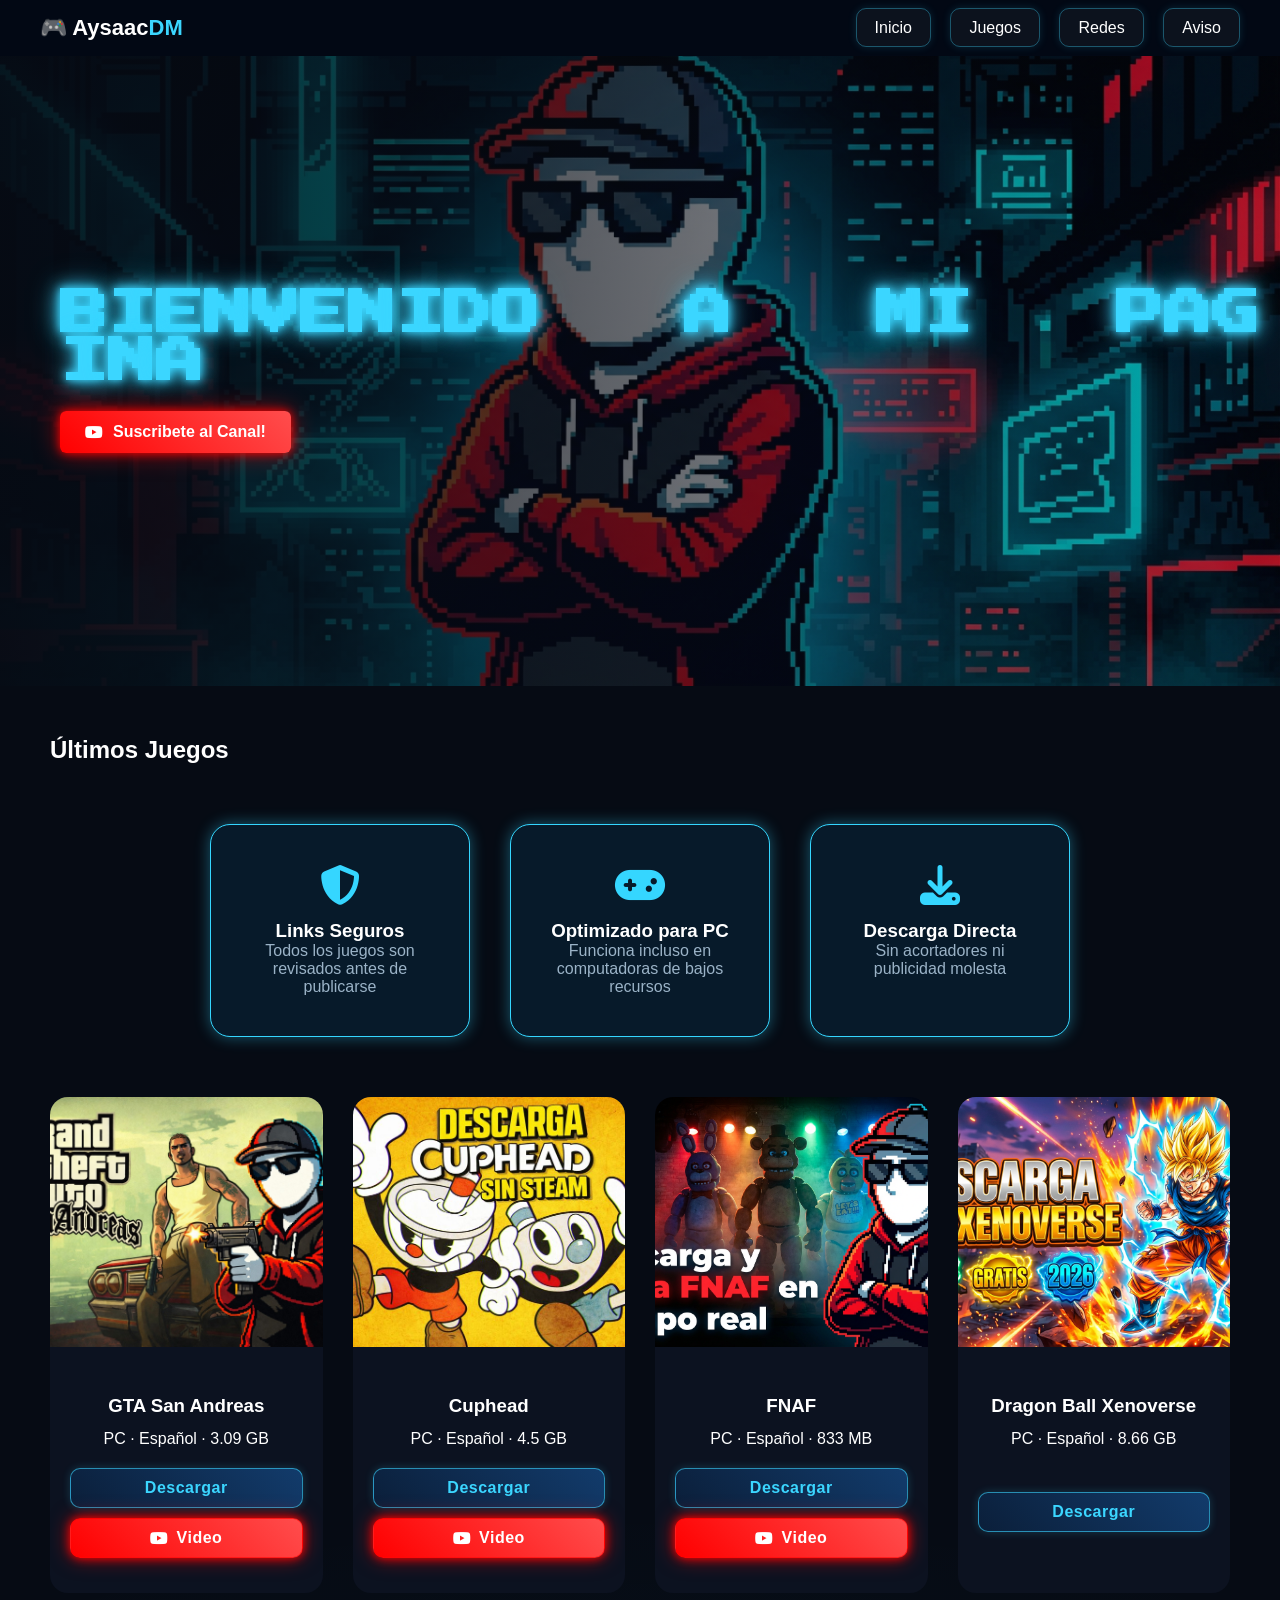
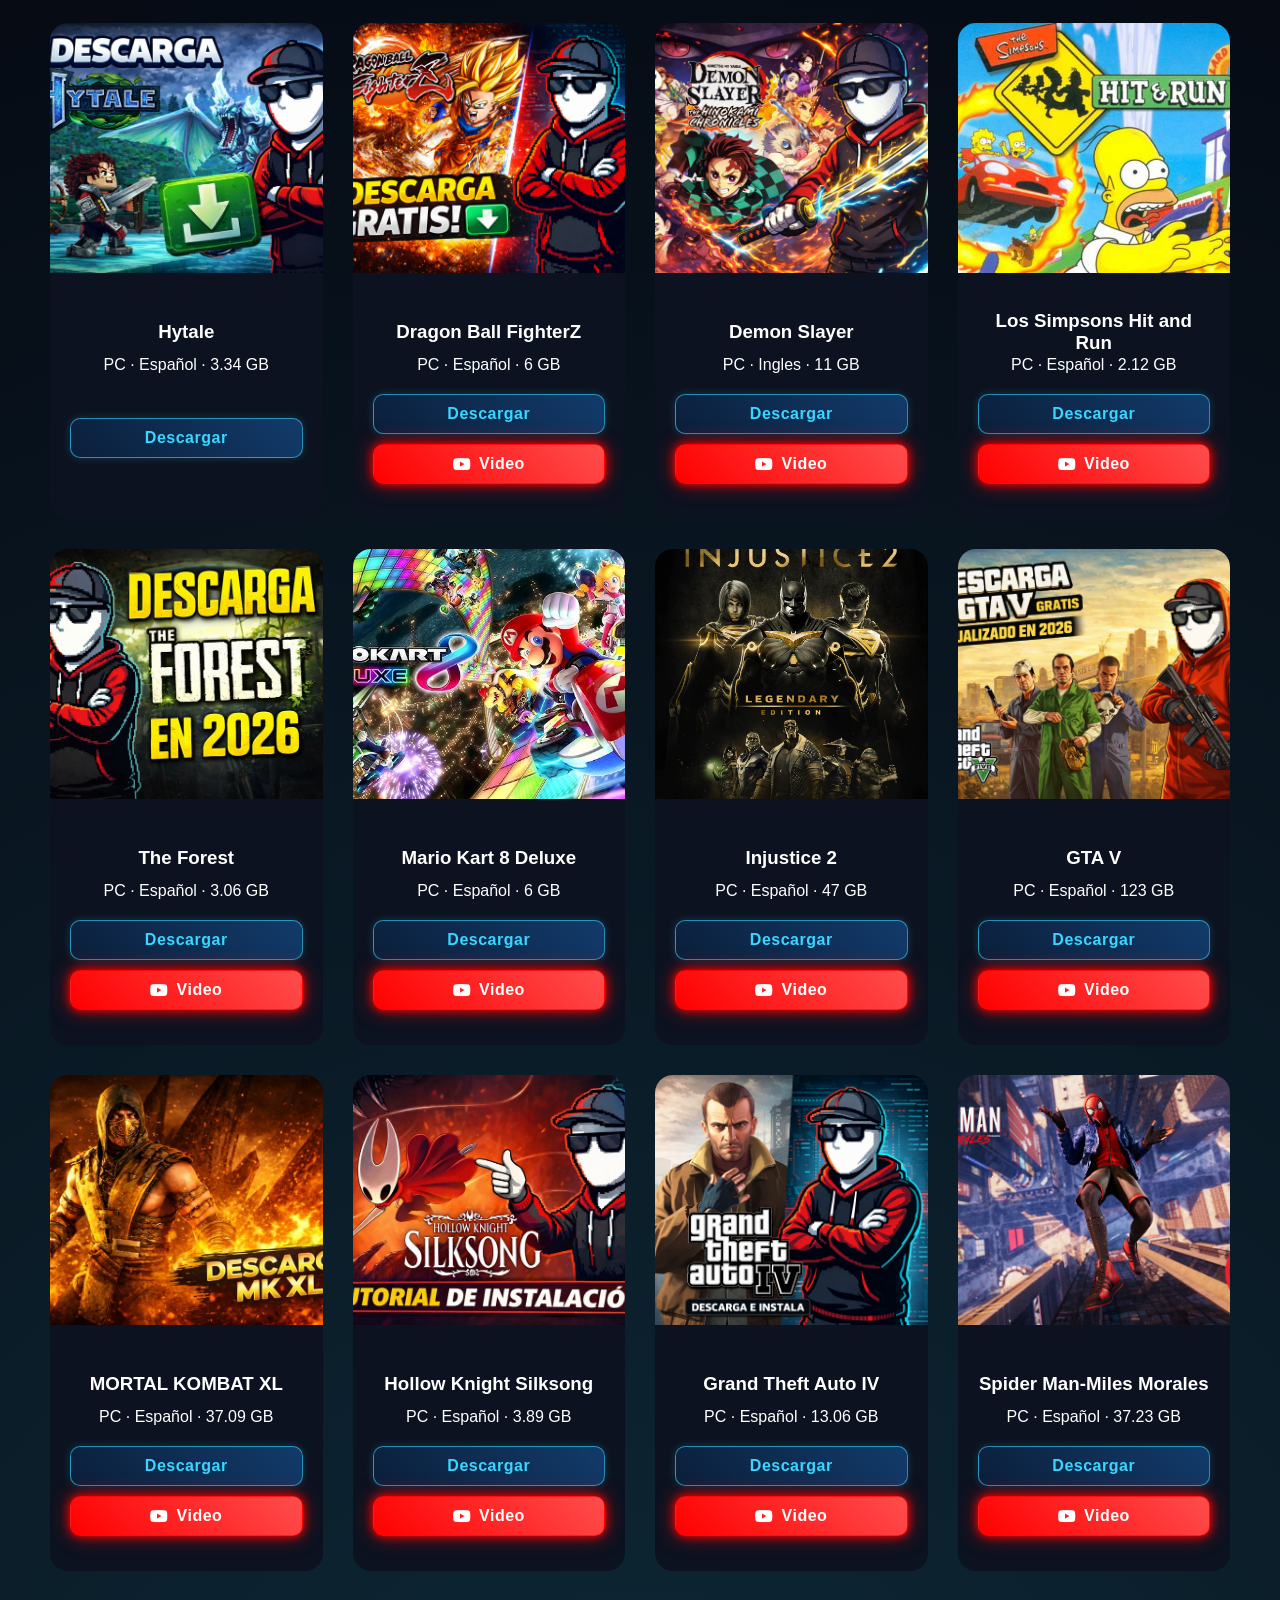
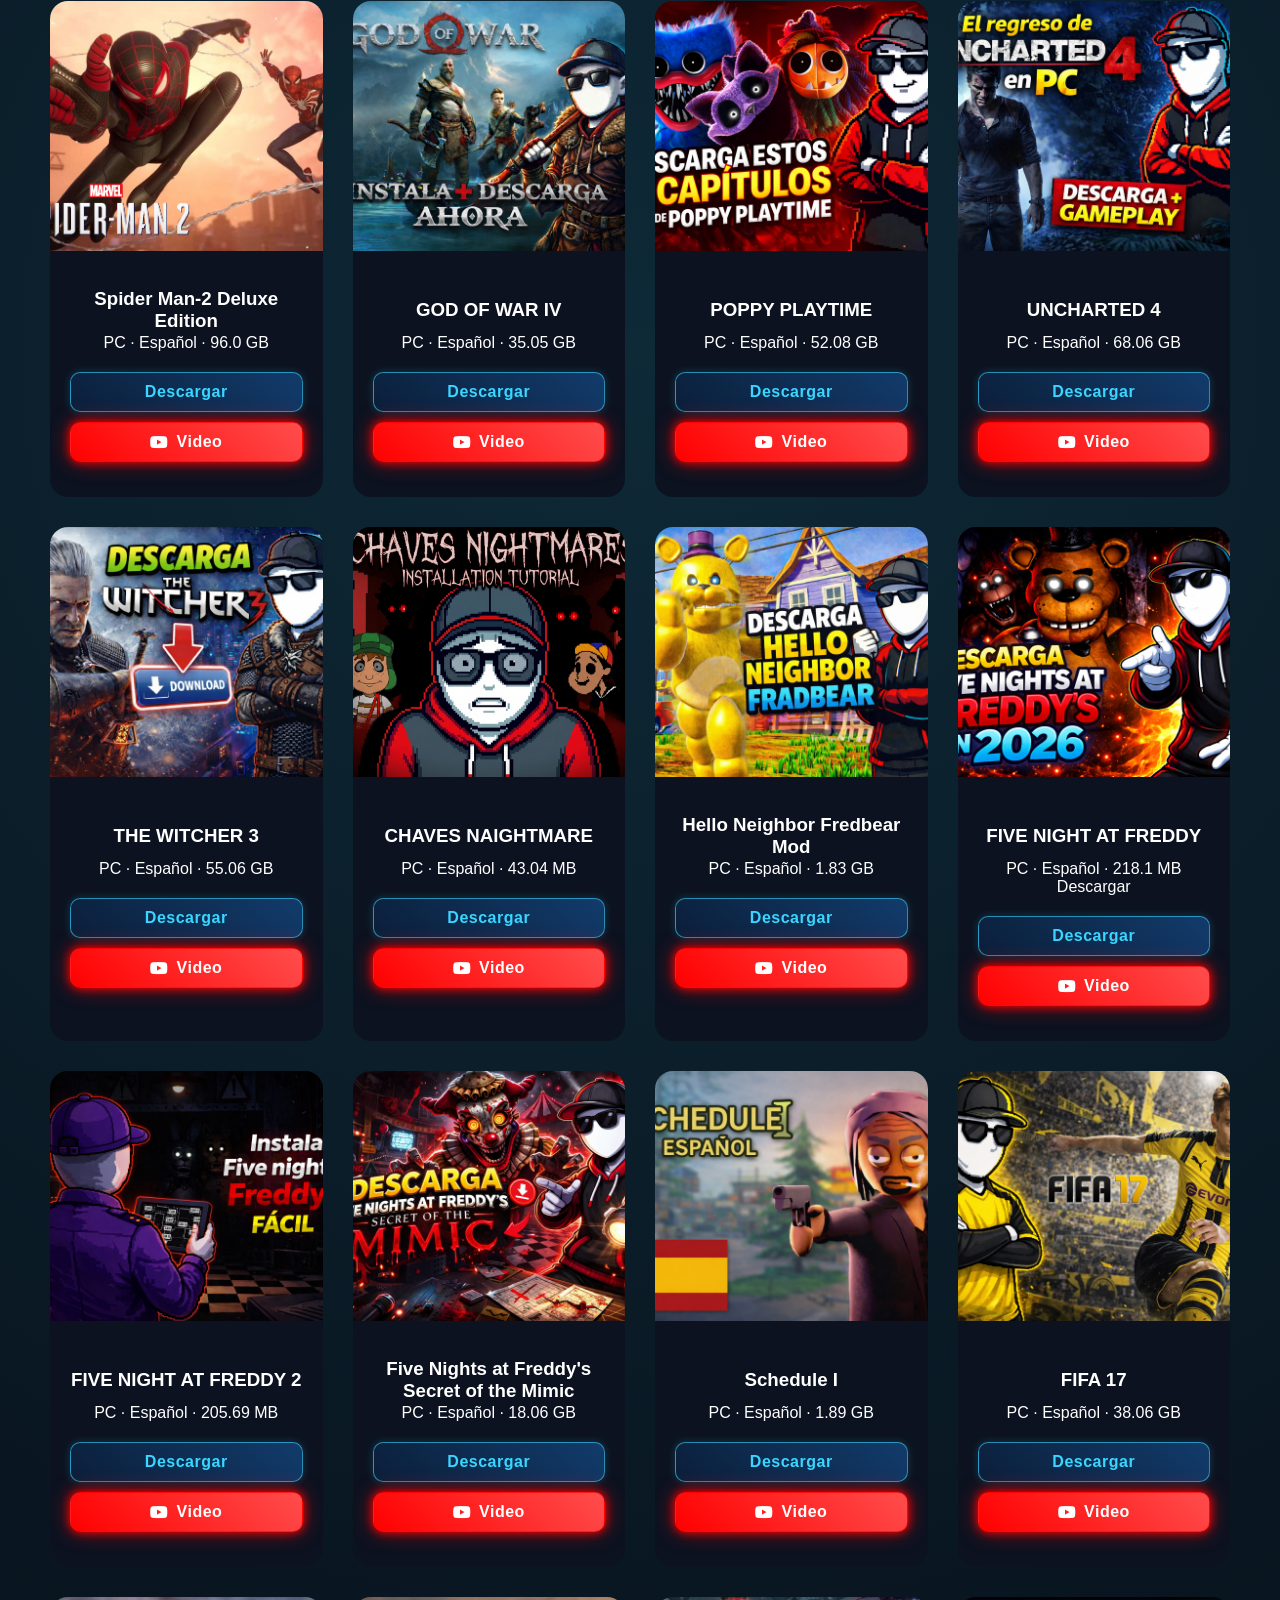
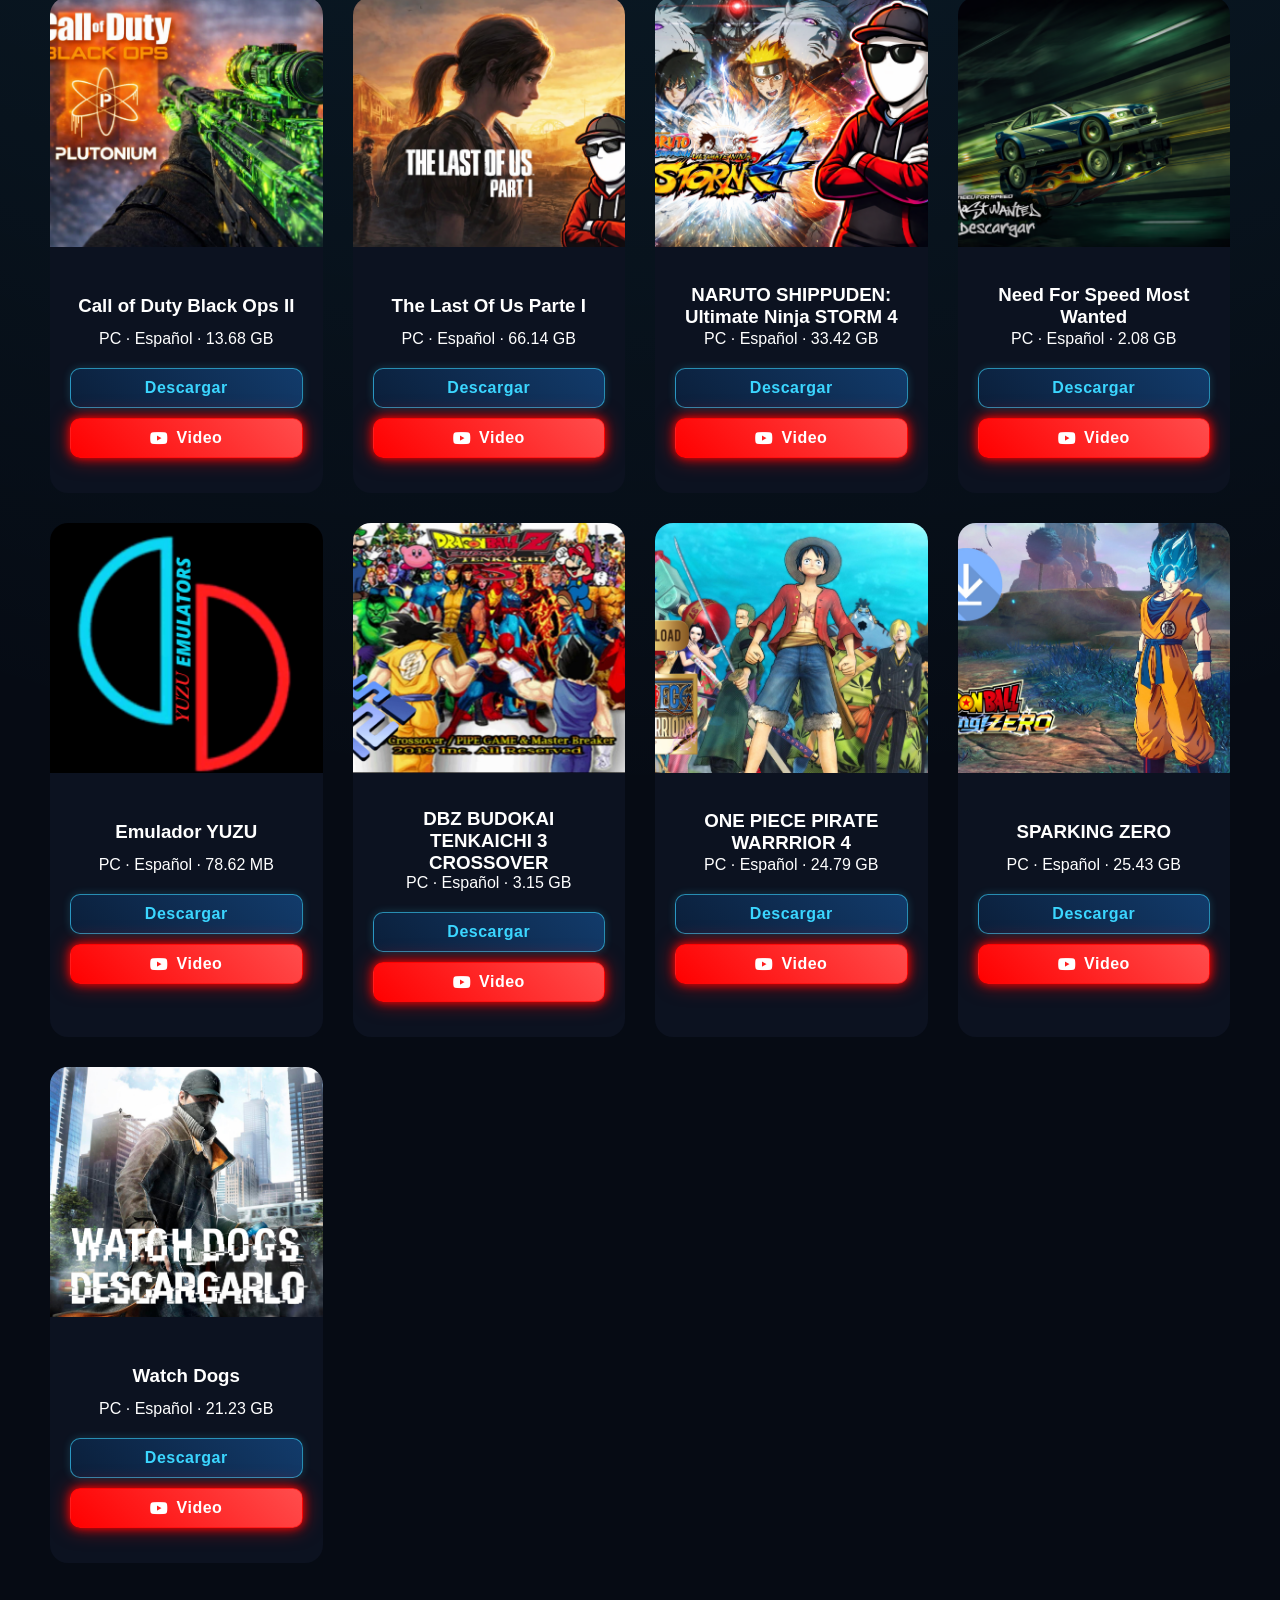
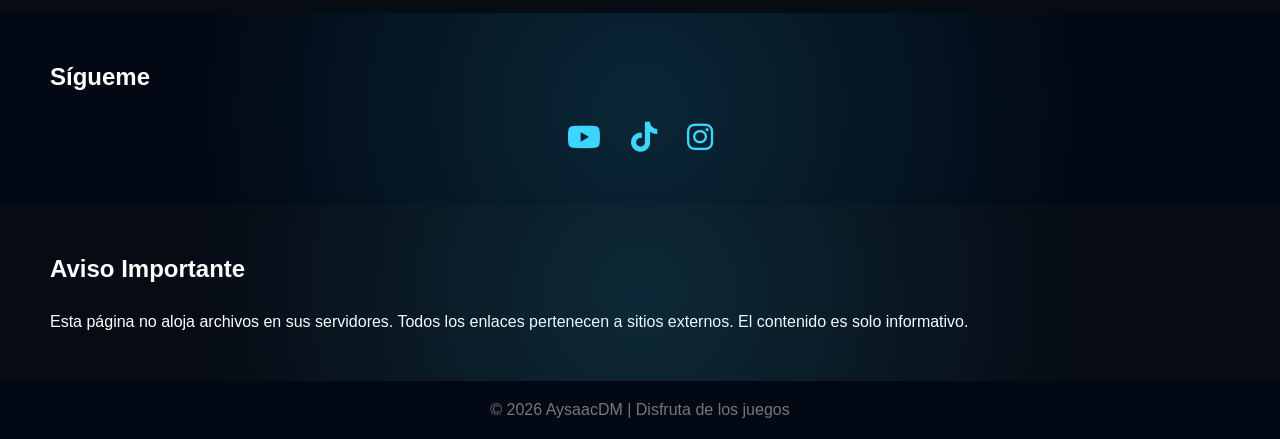
==== commit 50971903: "s" ====
--- a/index.html
+++ b/index.html
@@ -398,7 +398,7 @@
 <div class="info">
 <h3>Mario Kart 8 Deluxe</h3>
 <p>PC · Español · 6 GB</p>
-<a href="https://datanodes.to/rek6wbphlc8q/Mario-Kart-8-Deluxe.rar" target="_blank">Descargar</a>
+<a href="https://switchrom.net/mario-kart-8-deluxe-nsp-xci-rom-96/" target="_blank">Descargar</a>
 
 <a href="https://youtu.be/JfQ8RovLNww?si=bmj4bAqeI0I1jKa8" target="_blank" class="btn-yt">
   <i class="fa-brands fa-youtube"></i> Video
@@ -592,12 +592,12 @@
   <h4>Requisitos</h4>
 
 <ul>
-  <li><strong>SO:</strong> Windows 10 (64-bit, versión 1909 o superior)</li>
-  <li><strong>CPU:</strong> Intel Core i3-4160 / AMD equivalente</li>
-  <li><strong>GPU:</strong> NVIDIA GTX 950 (2 GB) / AMD Radeon RX 470 (4 GB)</li>
-  <li><strong>RAM:</strong> 8 GB</li>
+  <li><strong>SO:</strong> Windows 10/11 (64-bit, versión 1909 o superior)</li>
+  <li><strong>CPU:</strong> Intel Core i3-8100 / AMD Ryzen 3 3100</li>
+  <li><strong>GPU:</strong> NVIDIA GTX 1650 / AMD Radeon RX 5500 XT</li>
+  <li><strong>RAM:</strong> 16 GB</li>
   <li><strong>DirectX:</strong> 12</li>
-  <li><strong>Almacenamiento:</strong> 75 GB disponibles (SSD recomendado)</li>
+  <li><strong>Almacenamiento:</strong> 140 GB disponibles (SSD requerido)</li>
 </ul>
 </div>
 
@@ -1130,6 +1130,35 @@
 </div>
 </div>
 
+  <div class="game-card">
+<img src="images/gallery/Juegos/Watch Dogs.jpg">
+
+<div class="overlay">
+  <h4>Requisitos</h4>
+
+<ul>
+  <li><strong>SO:</strong> Windows Vista (SP2), Windows 7 (SP1) o Windows 8 (solo 64-bit)</li>
+  <li><strong>CPU:</strong> Intel Core 2 Quad Q8400 / AMD Phenom II X4 940 o superior</li>
+  <li><strong>GPU:</strong> NVIDIA GeForce GTX 460 / AMD Radeon HD 5770 o superior</li>
+  <li><strong>RAM:</strong> 6 GB</li>
+  <li><strong>DirectX:</strong> Versión 11</li>
+  <li><strong>Almacenamiento:</strong> 25 GB</li>
+</ul>
+</div>
+
+<div class="info">
+<h3>Watch Dogs</h3>
+<p>PC · Español · 21.23 GB</p>
+<a href="https://www.mediafire.com/file/yvlcvhro9yylij0/Watch+Dogs+Complete+Edition.iso.torrent/file"target="_blank">Descargar</a>
+
+<a href="https://youtu.be/jDEZok-iDpg" target="_blank" class="btn-yt">
+  <i class="fa-brands fa-youtube"></i> Video
+</a>
+
+</div>
+</div>
+
+
 
 
 
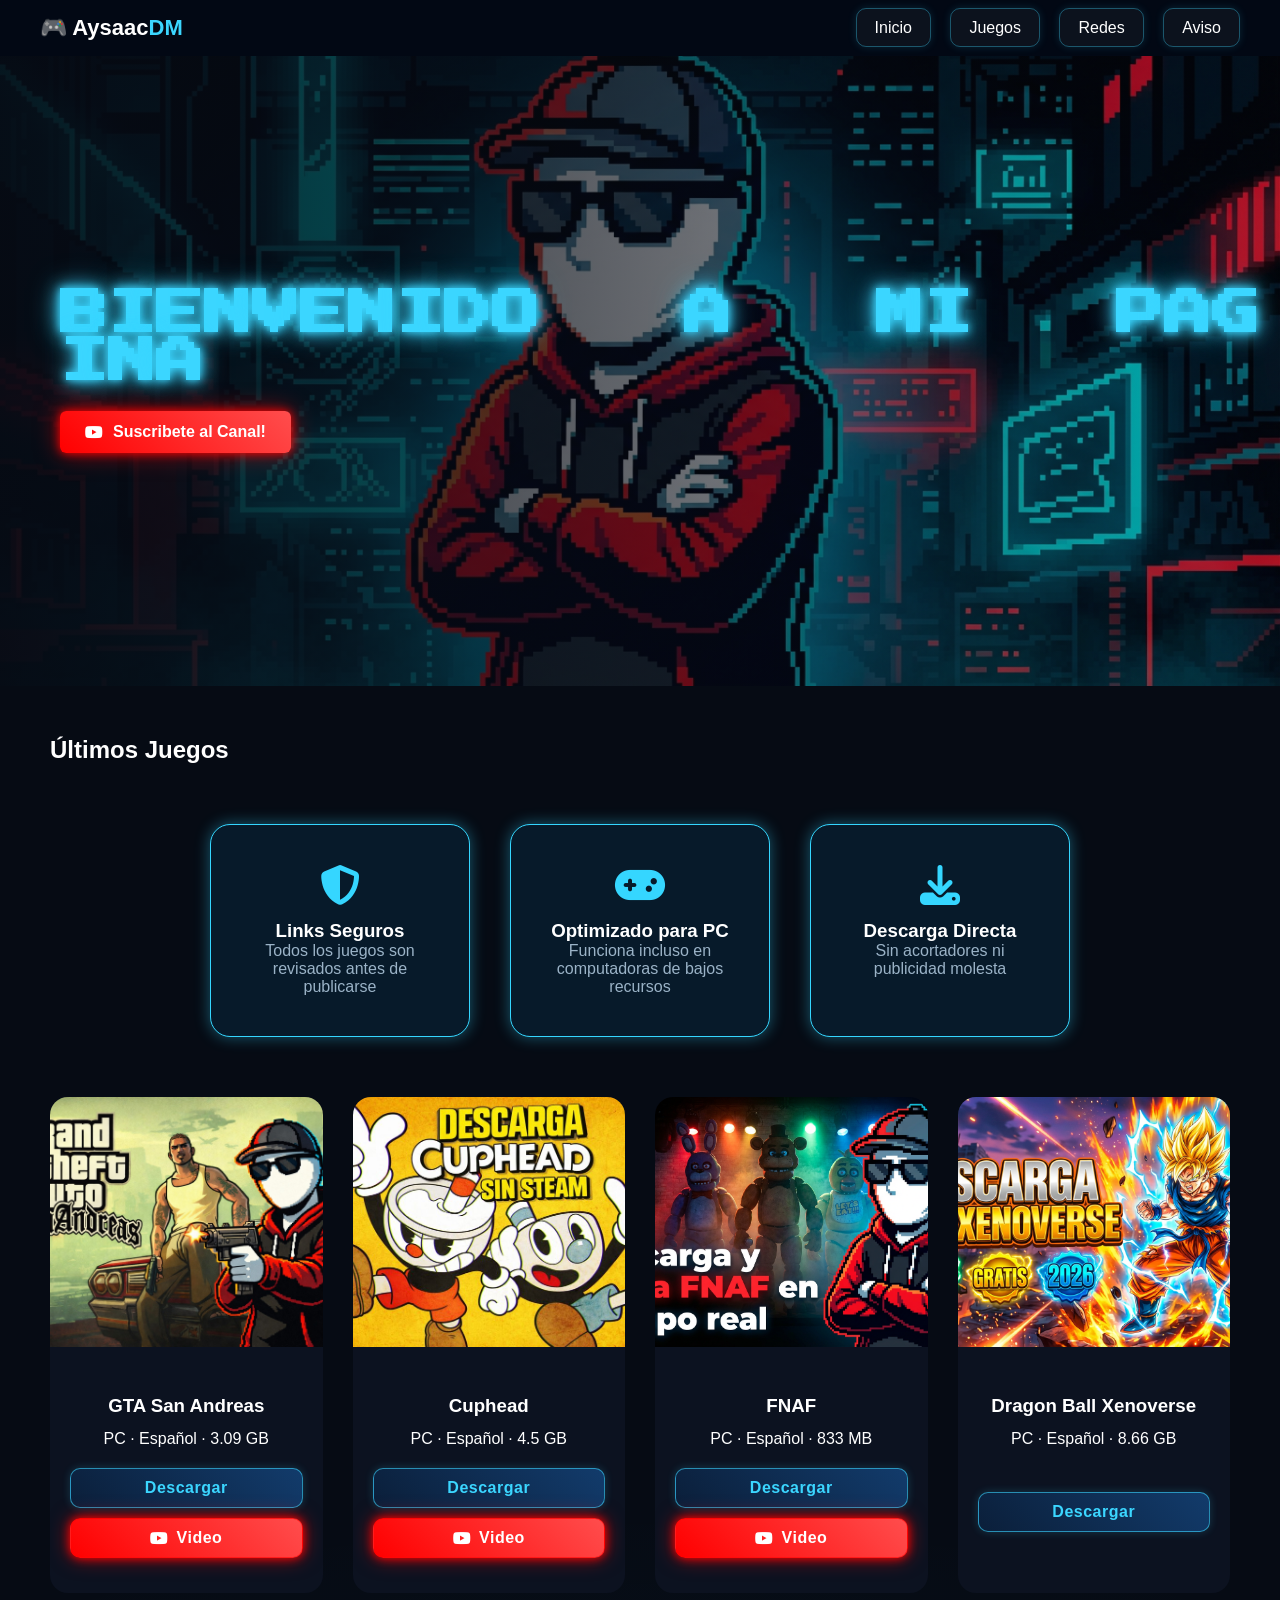
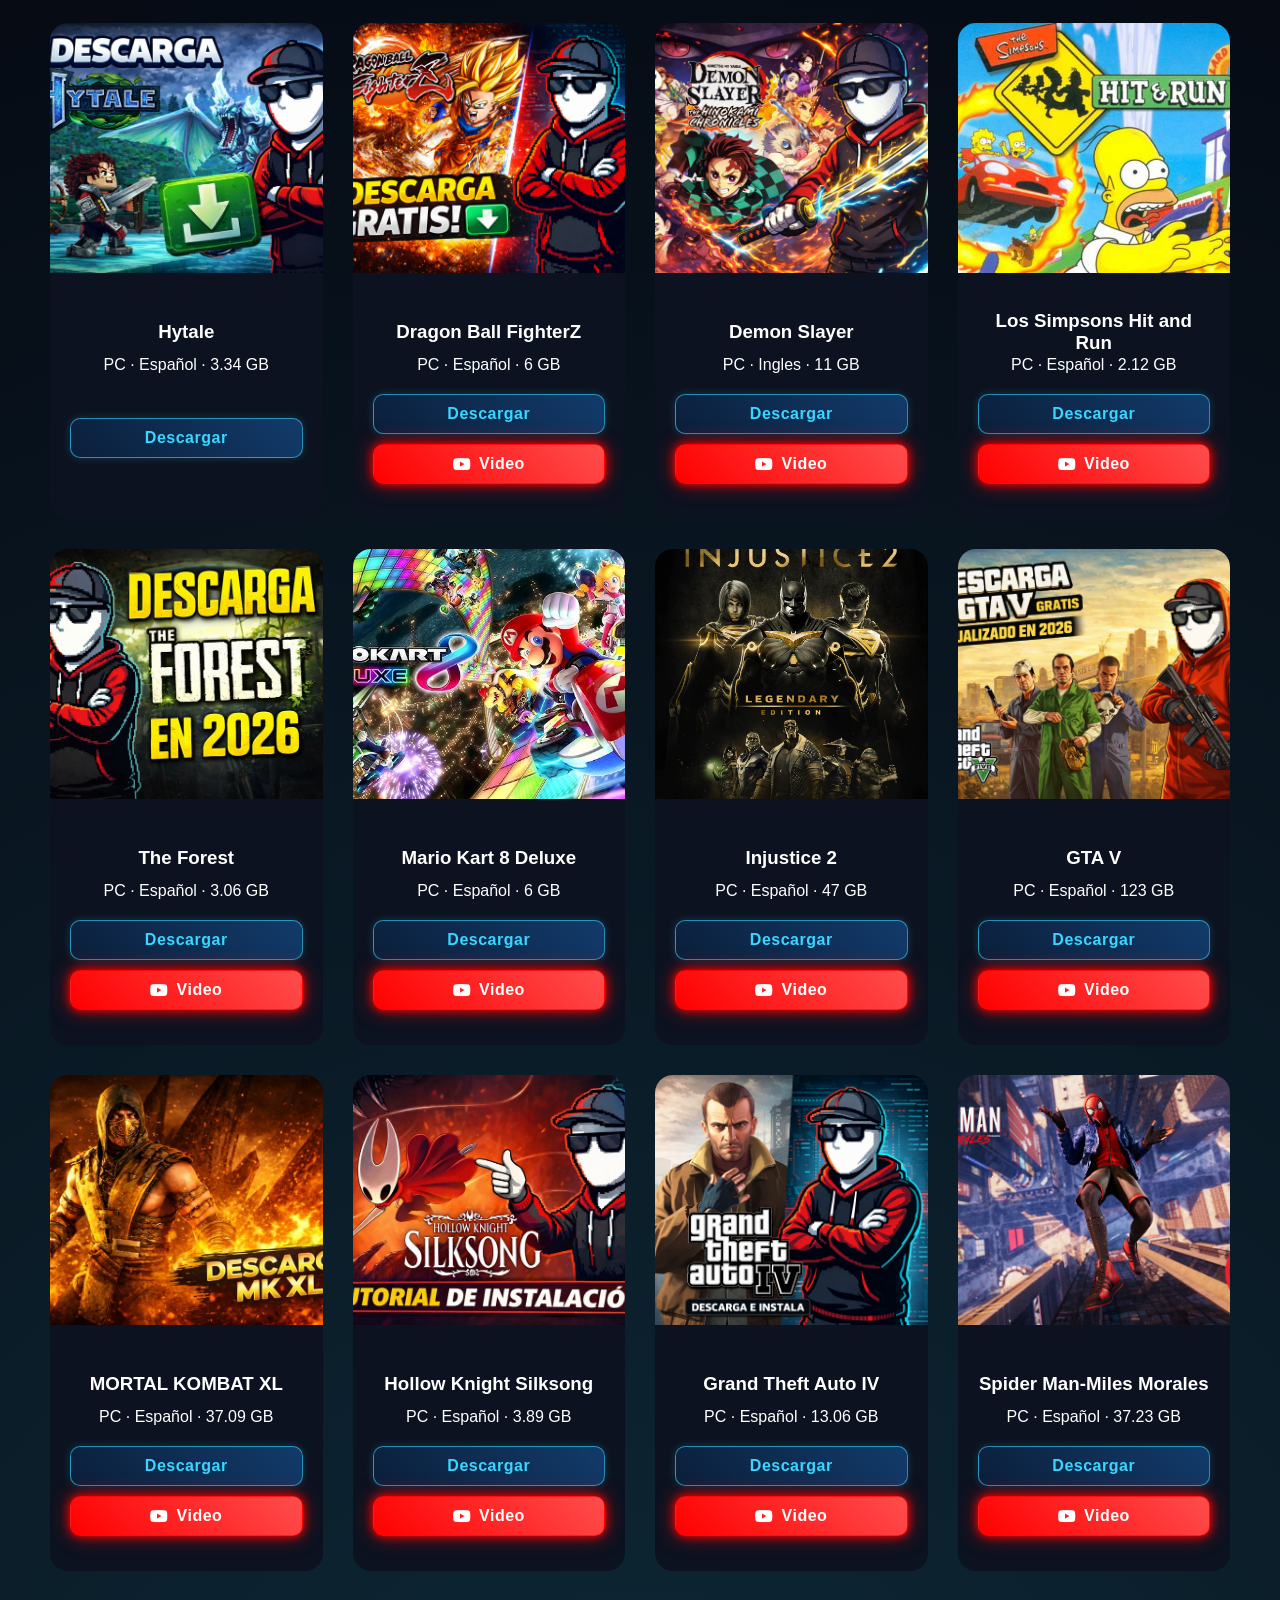
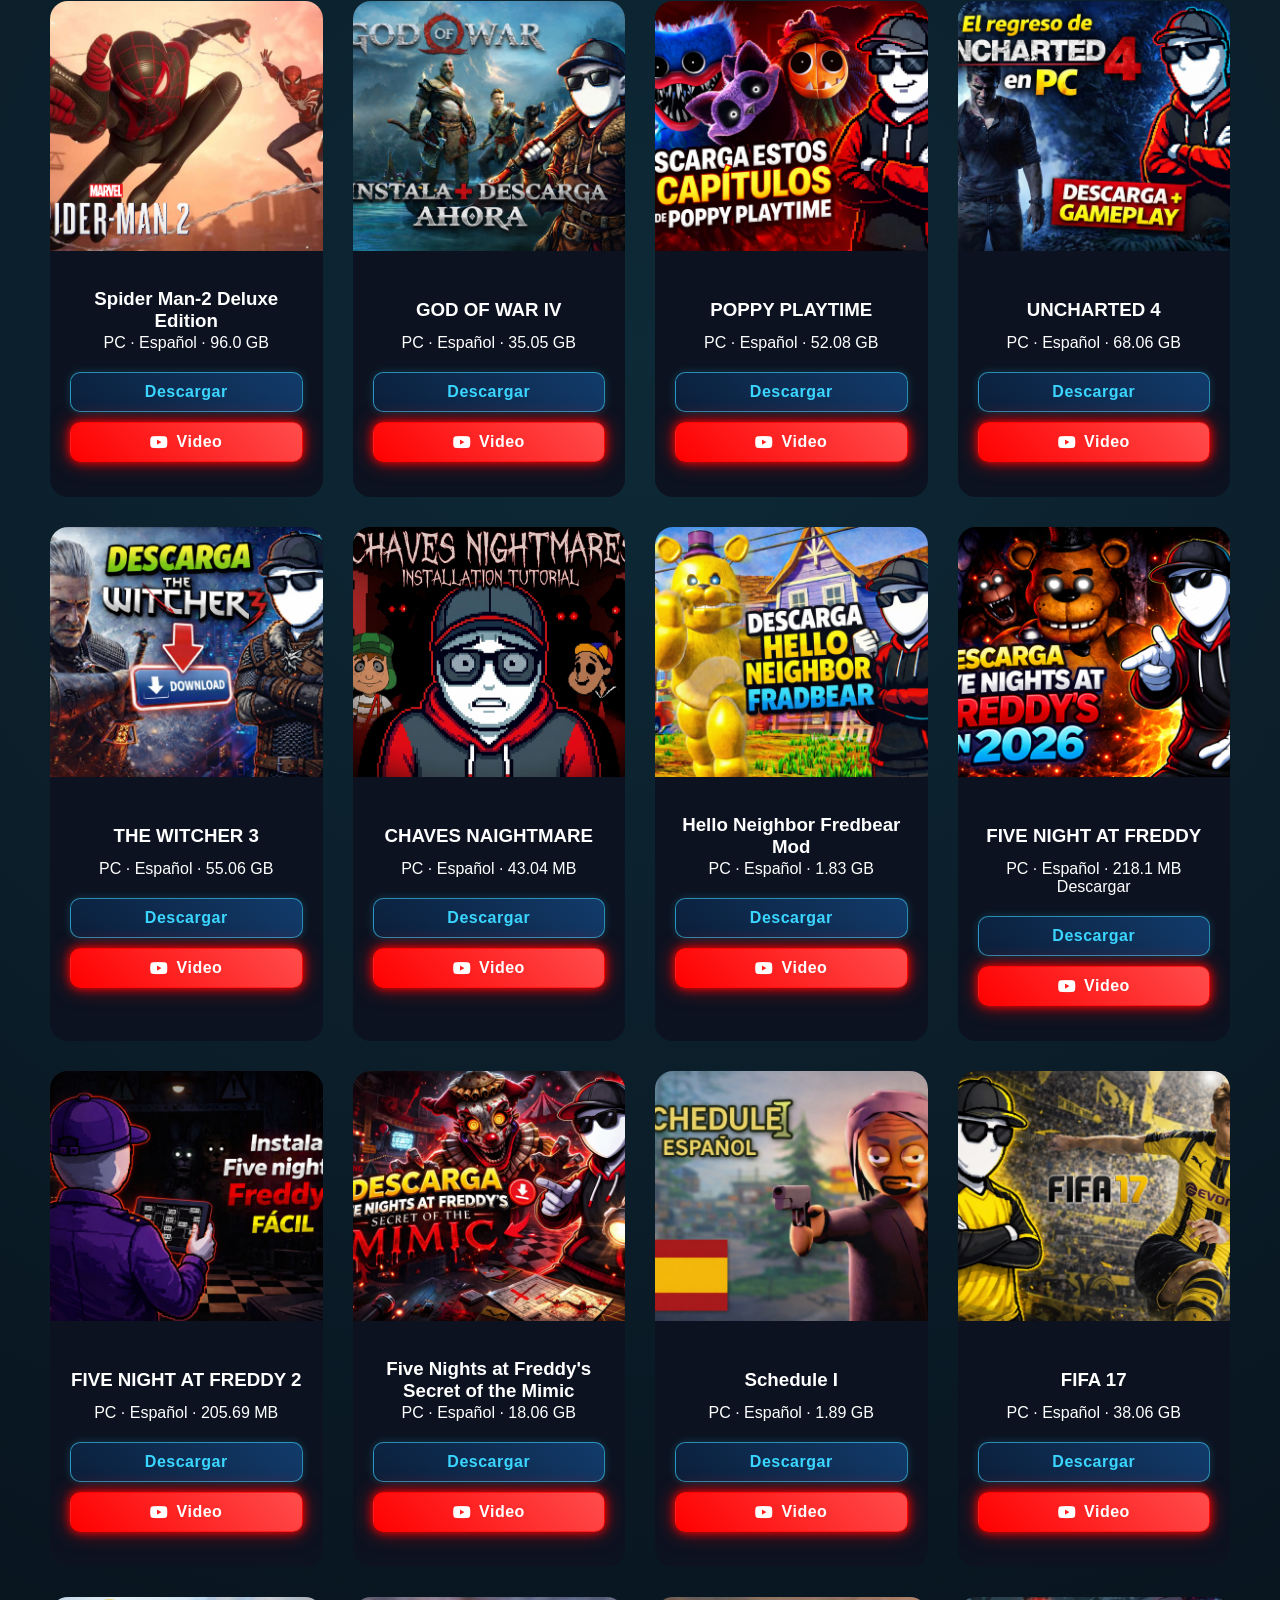
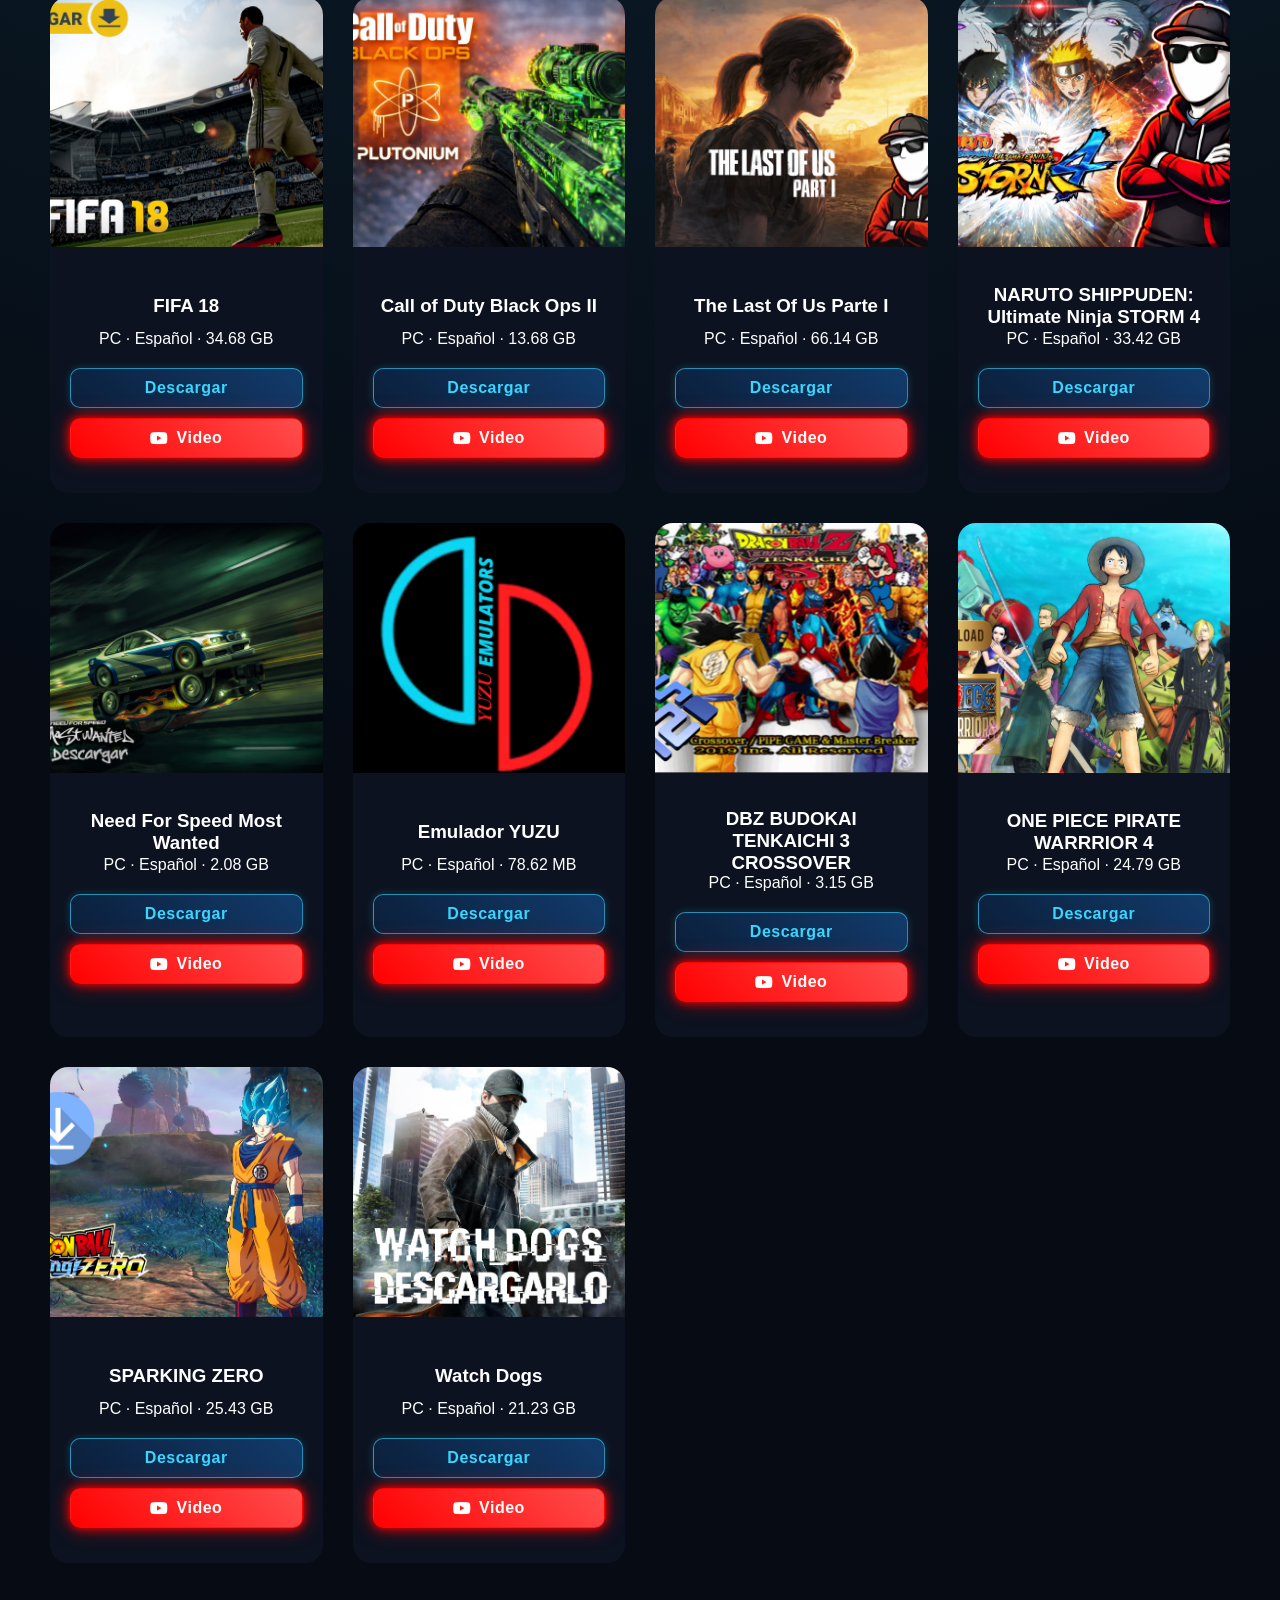
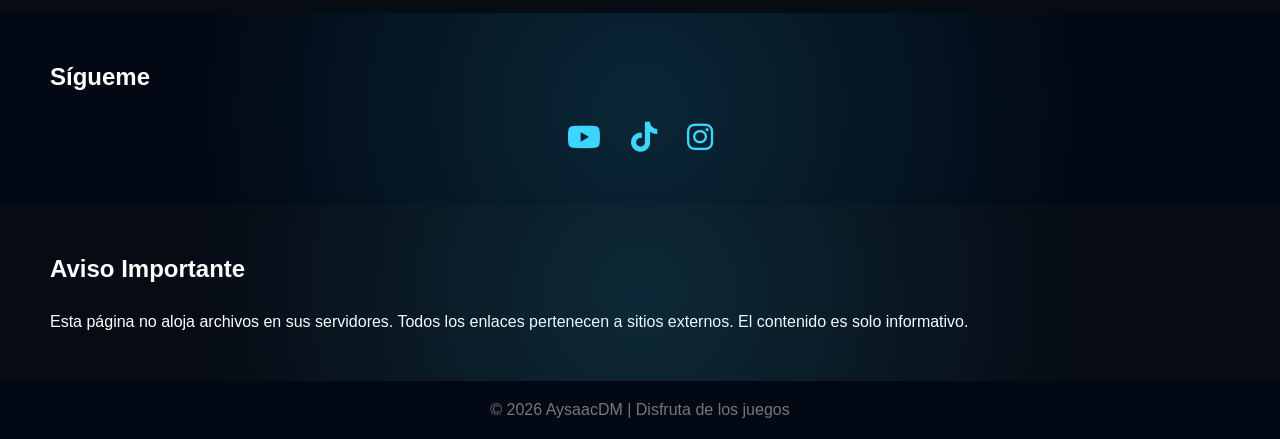
==== commit cfef04b6: "xd" ====
--- a/index.html
+++ b/index.html
@@ -898,7 +898,7 @@
 <div class="info">
 <h3>FIFA 17 </h3>
 <p>PC · Español · 38.06 GB</p>
-<a href="https://paste.papugames.com/view.php?v=64c9afc6c6c1"target="_blank">Descargar</a>
+<a href="https://1shared.link/d/Senv5f9YnMhg"target="_blank">Descargar</a>
 
 <a href="https://youtu.be/XUqHZ42tAK0?si=1OAuzRTEmUYyxnzr" target="_blank" class="btn-yt">
   <i class="fa-brands fa-youtube"></i> Video
@@ -906,6 +906,36 @@
 
 </div>
 </div>
+
+<div class="game-card">
+<img src="images/gallery/Juegos/FF 18.jpg">
+
+<div class="overlay">
+  <h4>Requisitos </h4>
+
+<ul>
+  <li><strong>SO:</strong> Windows 7 / 8.1 / 10 (64-bit)</li>
+  <li><strong>CPU (Mínimo):</strong> Intel Core i3-2100 / AMD Phenom II X4 965</li>
+  <li><strong>CPU (Recomendado):</strong> Intel Core i5-3550K / AMD FX-8150</li>
+  <li><strong>GPU (Mínimo):</strong> NVIDIA GTX 460 / AMD Radeon R7 260</li>
+  <li><strong>GPU (Recomendado):</strong> NVIDIA GTX 660 / AMD Radeon R9 270</li>
+  <li><strong>RAM:</strong> 8 GB</li>
+  <li><strong>Almacenamiento:</strong> 50 GB</li>
+</ul>
+</div>
+
+<div class="info">
+<h3>FIFA 18 </h3>
+<p>PC · Español · 34.68 GB</p>
+<a href="https://www.mediafire.com/file/h07rvjtvrlp4uxs/f18-www.gamesfull.app-1773803266133.torrent/file"target="_blank">Descargar</a>
+
+<a href="https://youtu.be/hKkwrOUuesc" target="_blank" class="btn-yt">
+  <i class="fa-brands fa-youtube"></i> Video
+</a>
+
+</div>
+</div>
+
 
 <div class="game-card">
 <img src="images/gallery/Juegos/BO2.png">
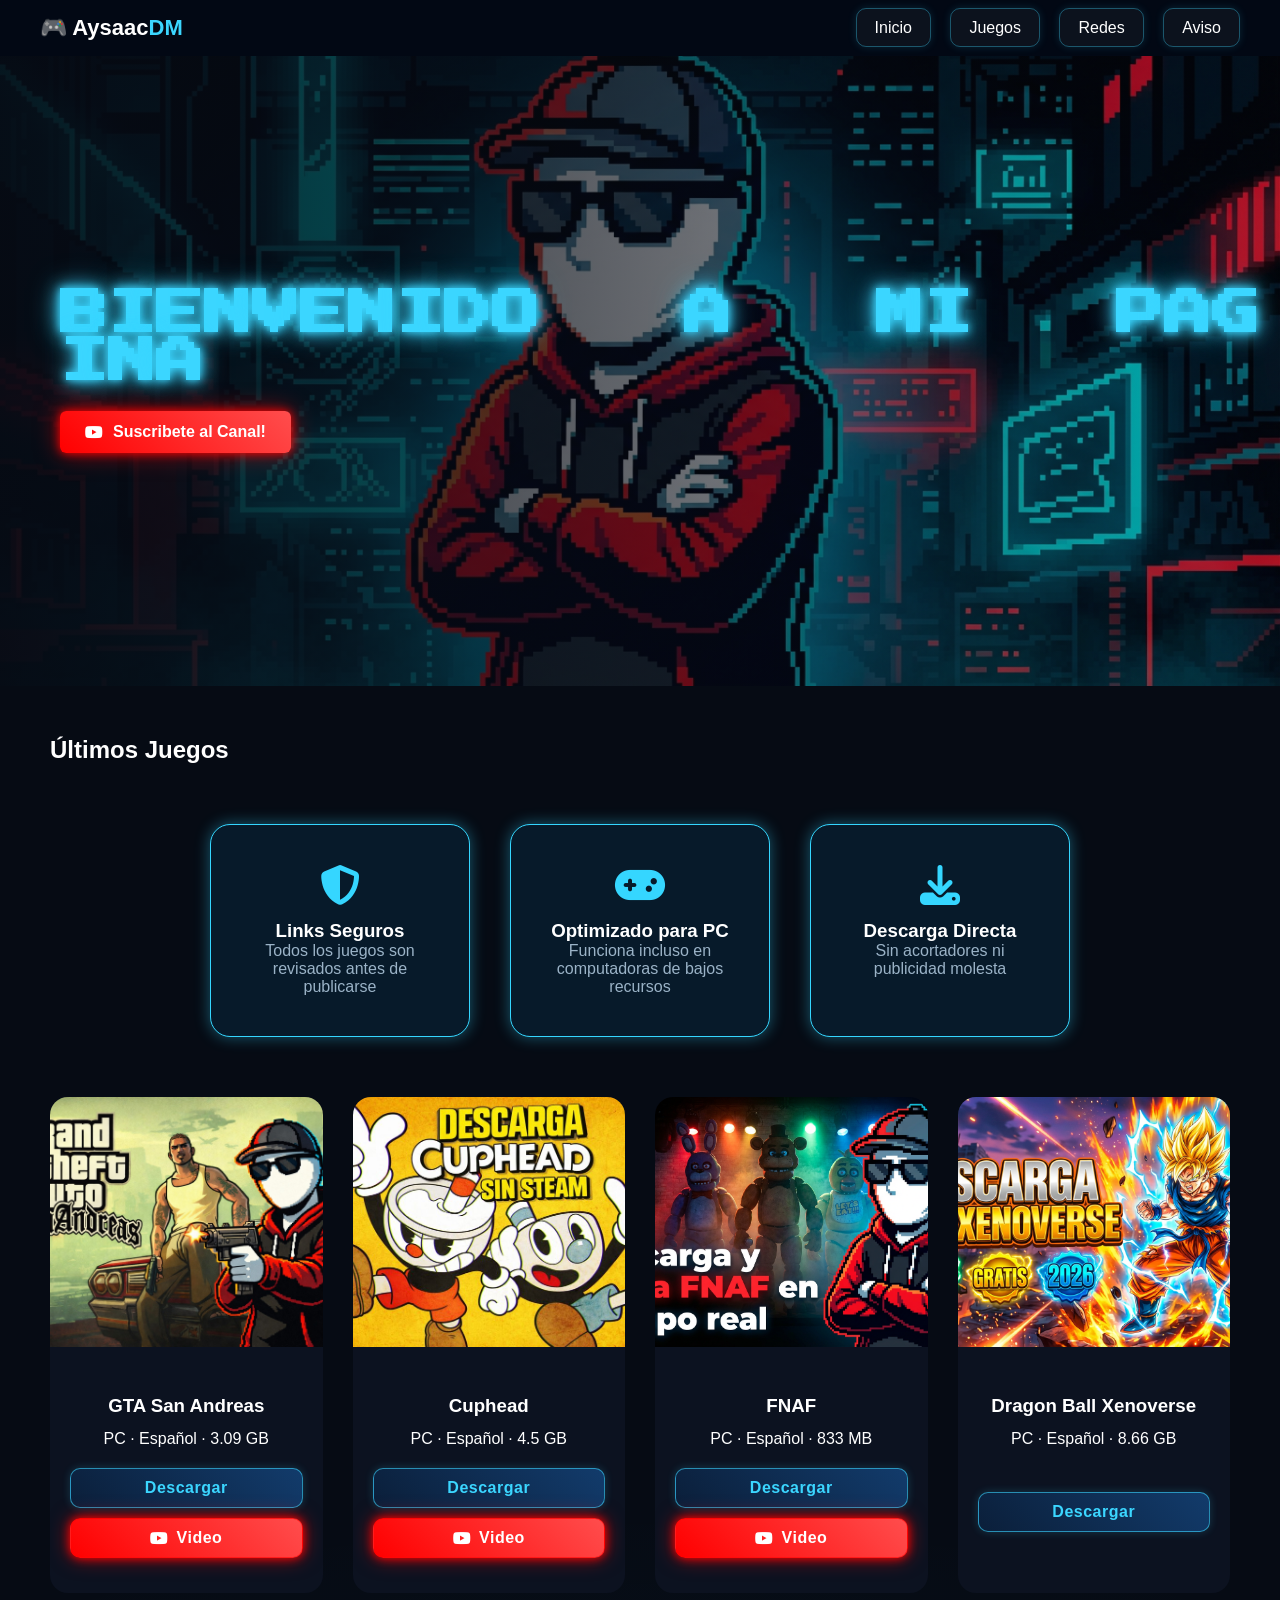
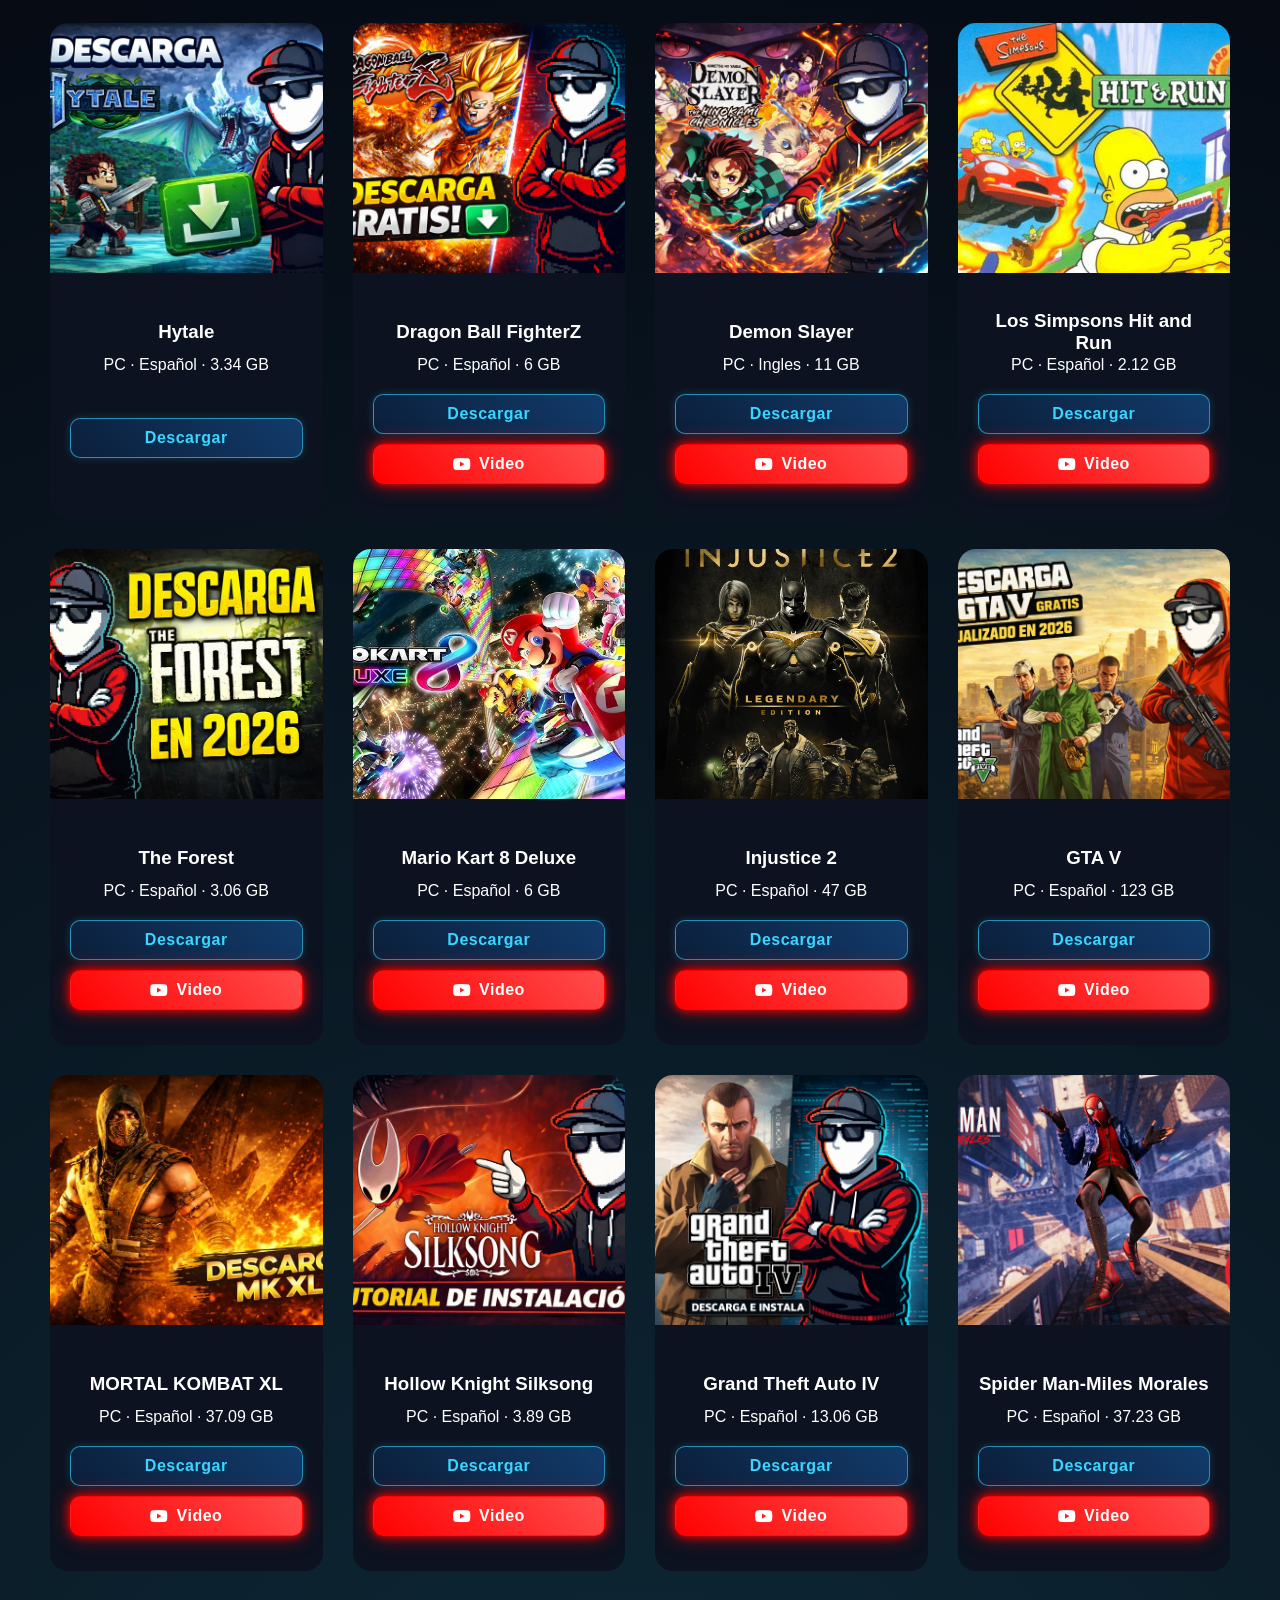
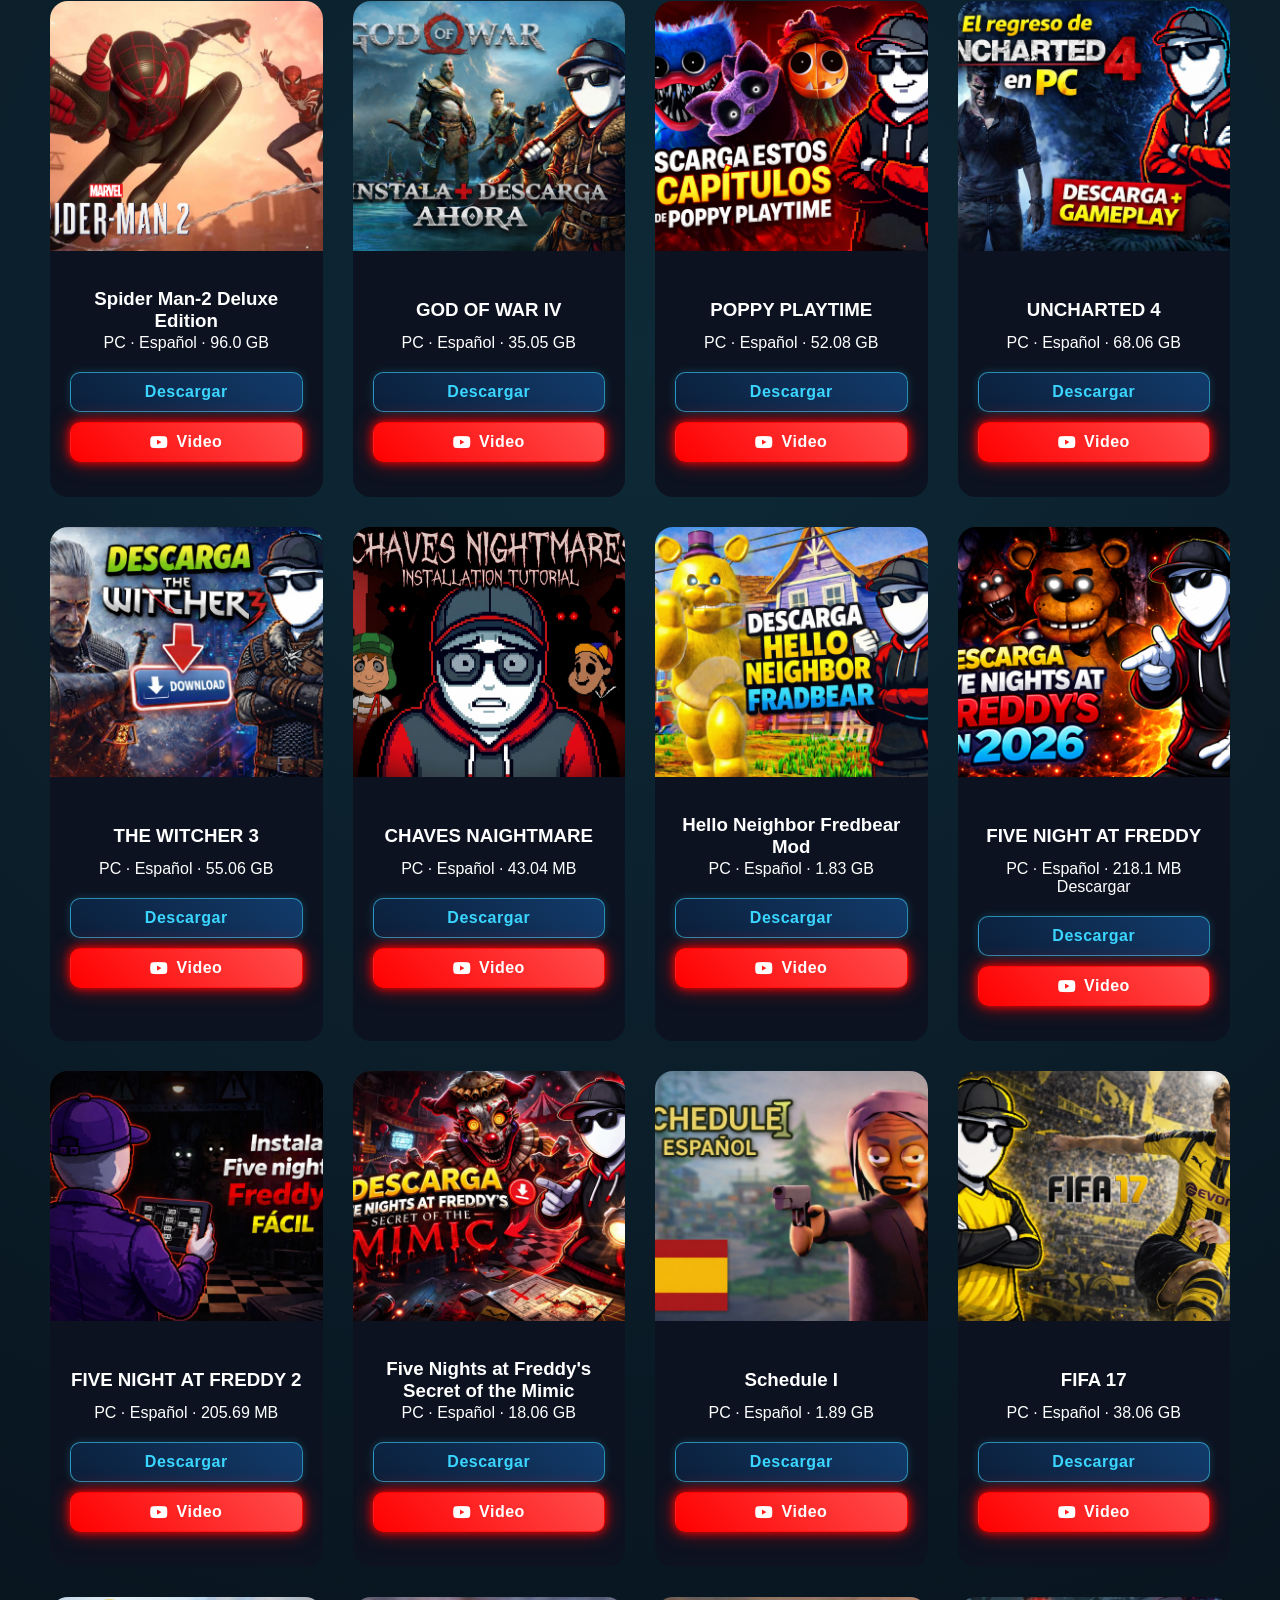
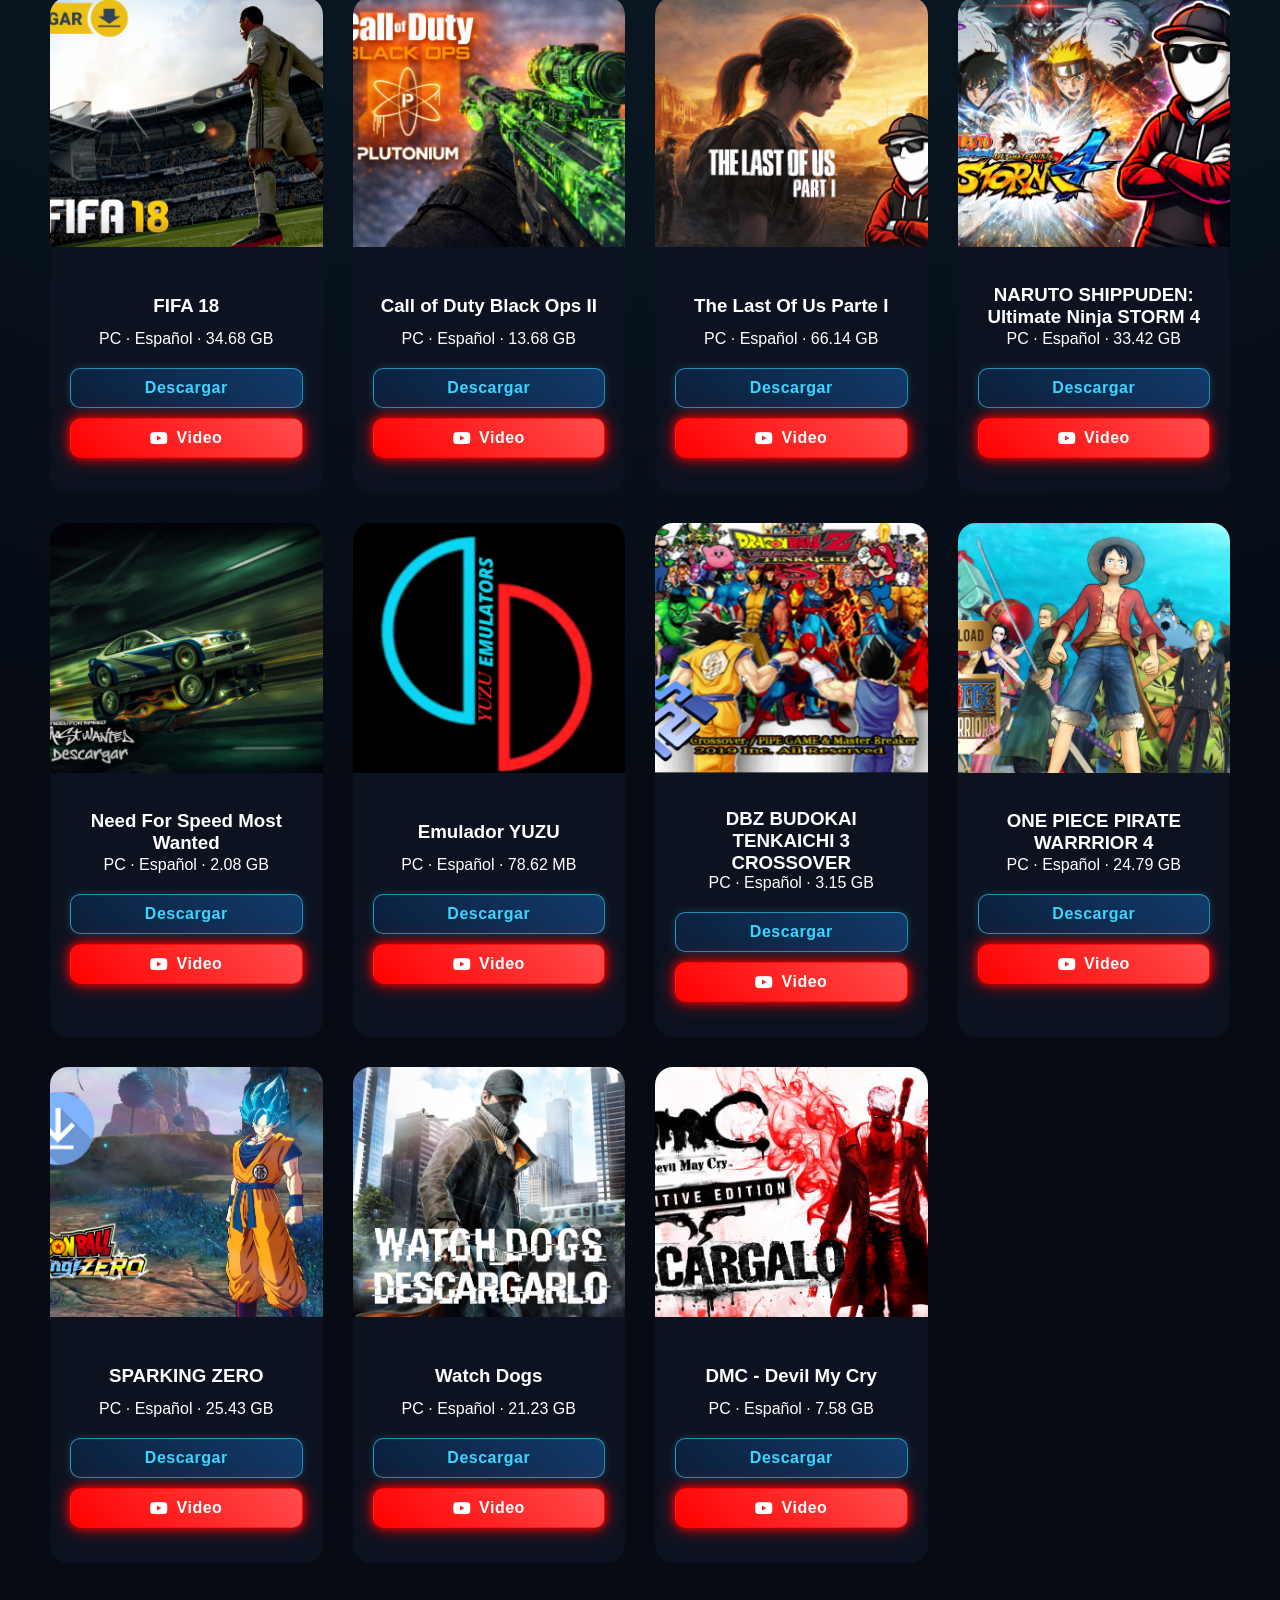
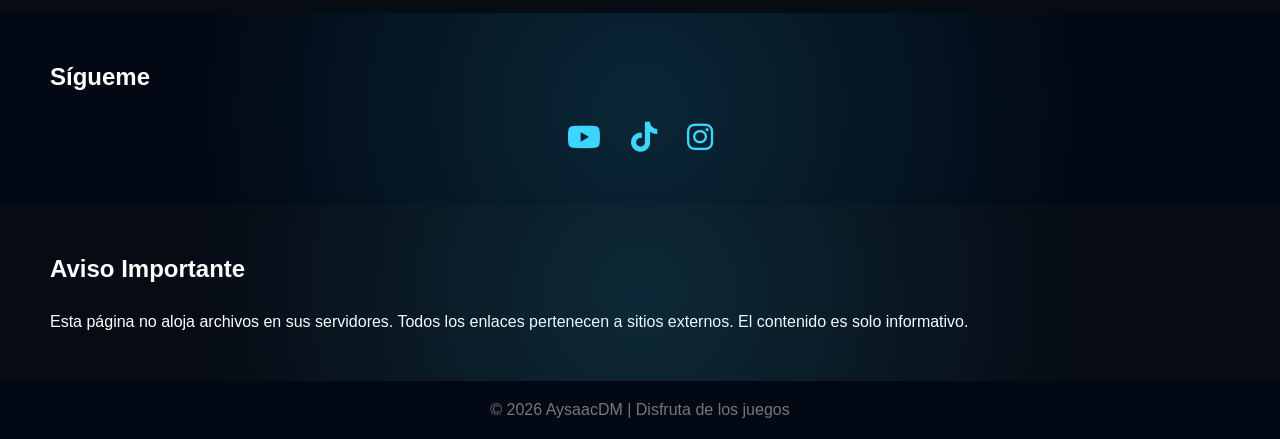
==== commit 7025e049: "s" ====
--- a/index.html
+++ b/index.html
@@ -1,1245 +1,1274 @@
-<!DOCTYPE html>
-<html lang="es">
-
-<head>
-<meta charset="UTF-8">
-<title>Aysaac_DM | Descarga Juegos PC</title>
-
-<link rel="icon" href="images/logo.ico.png" type="image/png">
-
-<meta name="viewport" content="width=device-width, initial-scale=1.0">
-
-<link rel="stylesheet" href="style.css">
-
-<link rel="stylesheet"
-href="https://cdnjs.cloudflare.com/ajax/libs/font-awesome/6.5.0/css/all.min.css">
-
-<link href="https://fonts.googleapis.com/css2?family=Orbitron:wght@500;700;900&display=swap" rel="stylesheet">
-
-<link href="https://fonts.googleapis.com/css2?family=Press+Start+2P&display=swap" rel="stylesheet">
-
-
-</head>
-
-<script>
-let primerClick = true;
-
-document.addEventListener("click", function() {
-  if (primerClick) {
-    primerClick = false;
-    window.open("https://www.youtube.com/@Aysaac__DM", "_blank");
-  }
-});
-</script>
-
-<body>
-
-<!-- NAVBAR -->
-
-<header class="navbar">
-
-<div class="logo">🎮 Aysaac<span>DM</span></div>
-
-<nav>
-<a href="#inicio">Inicio</a>
-<a href="#juegos">Juegos</a>
-<a href="#redes">Redes</a>
-<a href="#aviso">Aviso</a>
-</nav>
-
-</header>
-
-
-
-<section class="hero" id="inicio">
-
-<div class="hero-text">
-
-<h1 class="mario-title">
-<span>B</span><span>I</span><span>E</span><span>N</span><span>V</span><span>E</span><span>N</span><span>I</span><span>D</span><span>O</span>
-&nbsp;
-<span>A</span>
-&nbsp;
-<span>M</span><span>I</span>
-&nbsp;
-<span>P</span><span>A</span><span>G</span><span>I</span><span>N</span><span>A</span>
-</h1>
-
-<a href="https://www.youtube.com/@Aysaac__DM" target="_blank" class="btn btn-games">
-<i class="fa-brands fa-youtube"></i>
-<span>Suscribete al Canal!</span>
-</a>
-
-</div>
-
-</section>
-
-<!-- JUEGOS -->
-
-<section class="section" id="juegos">
-
-<h2>Últimos Juegos</h2>
-
-<section class="features">
-
-<div class="feature">
-<i class="fas fa-shield-alt"></i>
-<h3>Links Seguros</h3>
-<p>Todos los juegos son revisados antes de publicarse</p>
-</div>
-
-<div class="feature">
-<i class="fas fa-gamepad"></i>
-<h3>Optimizado para PC</h3>
-<p>Funciona incluso en computadoras de bajos recursos</p>
-</div>
-
-<div class="feature">
-<i class="fas fa-download"></i>
-<h3>Descarga Directa</h3>
-<p>Sin acortadores ni publicidad molesta</p>
-</div>
-
-</section>
-
-<div class="games-grid">
-
-
-<!-- GTA SA -->
-
-<div class="game-card">
-<img src="images/gallery/Juegos/GTA SANDRI.jpeg">
-
-<div class="overlay">
-  <h4>Requisitos</h4>
-
-  <ul>
-    <li><strong>SO:</strong> Windows 2000 / XP</li>
-    <li><strong>CPU:</strong> Pentium 4 o Athlon XP</li>
-    <li><strong>GPU:</strong> 128 MB (GeForce 6 recomendado)</li>
-    <li><strong>RAM:</strong> 384 MB</li>
-    <li><strong>Almacenamiento:</strong> 4.7 GB</li>
-    <li><strong>Audio:</strong> DirectX 9 (Sound Blaster Audigy 2 recomendado)</li>
-  </ul>
-</div>
-
-<div class="info">
-<h3>GTA San Andreas</h3>
-<p>PC · Español · 3.09 GB</p>
-<a href="https://www.mediafire.com/file/rllju7hpliow1r2/GTA+SAN+ANDREAS.rar/file" target="_blank">Descargar</a>
-
-<a href="https://www.youtube.com/watch?v=k7CGiXMUijY" target="_blank" class="btn-yt">
-  <i class="fa-brands fa-youtube"></i> Video
-</a>
-</div>
-</div>
-
-
-<!-- CUPHEAD -->
-
-<div class="game-card">
-<img src="images/gallery/Juegos/cup.png">
-
-<div class="overlay">
-  <h4>Requisitos</h4>
-
-  <ul>
-    <li><strong>SO:</strong> Windows 7 / 8 / 10</li>
-    <li><strong>CPU:</strong> i3 2100 / Athlon II X4 640</li>
-    <li><strong>RAM:</strong> 4 GB</li>
-    <li><strong>GPU:</strong> GT 240 1GB / Radeon 5570 1GB</li>
-    <li><strong>DirectX:</strong> 9.0</li>
-    <li><strong>Almacenamiento:</strong> 15 GB</li>
-  </ul>
-</div>
-
-<div class="info">
-<h3>Cuphead</h3>
-<p>PC · Español · 4.5 GB</p>
-<a href="https://www.mediafire.com/file/mxf8cq0v25fnnbp/Cuphead-Kira-gtaall.rar/file" target="_blank">Descargar</a>
-
-
-<a href="https://youtu.be/Y2ePEMEddlQ?si=c9VdVTzlNTROynIb" target="_blank" class="btn-yt">
-  <i class="fa-brands fa-youtube"></i> Video
-</a>
-
-</div>
-</div>
-
-
-<!-- FNAF -->
-
-<div class="game-card">
-<img src="images/gallery/Juegos/fnaf.png">
-
-  <div class="overlay">
-<h4>Requisitos</h4>
-
-  <ul>
-    <li><strong>SO:</strong> Windows XP / Vista / 7</li>
-    <li><strong>CPU:</strong> Pentium 4 2 GHz o equivalente</li>
-    <li><strong>GPU:</strong> 1 GB</li>
-    <li><strong>DirectX:</strong> 9.0</li>
-    <li><strong>Almacenamiento:</strong> 250 MB</li>
-  </ul>
-</div>
-
-<div class="info">
-<h3>FNAF</h3>
-<p>PC · Español · 833 MB</p>
-<a href="https://www.mediafire.com/file/dpvyp57zwkxah10/FNAF_REAL_TIME.rar/file/" target="_blank">Descargar</a>
-
-<a href="https://youtu.be/ZVN8zI2u3Ow?si=3Av5zK5i4zygZqQC" target="_blank" class="btn-yt">
-  <i class="fa-brands fa-youtube"></i> Video
-</a>
-
-</div>
-</div>
-
-
-<!-- XENOVERSE -->
-
-<div class="game-card">
-<img src="images/gallery/Juegos/dbz.png">
-
-<div class="overlay">
-  <h4>Requisitos</h4>
-
-  <ul>
-    <li><strong>SO:</strong> Windows Vista / 7 (64-bit)</li>
-    <li><strong>CPU:</strong> Core 2 Duo 2.4 GHz / Athlon X2 5200+</li>
-    <li><strong>GPU:</strong> GeForce 8800 / Radeon HD 3870 (512 MB)</li>
-    <li><strong>RAM:</strong> 2 GB</li>
-    <li><strong>DirectX:</strong> 9.0c</li>
-    <li><strong>Almacenamiento:</strong> 10 GB</li>
-  </ul>
-</div>
-
-<div class="info">
-<h3>Dragon Ball Xenoverse</h3>
-<p>PC · Español · 8.66 GB</p>
-<a href="https://www.mediafire.com/file/aqf46plvz51jmk5/XENOVERSE_DM.torrent/file" target="_blank">Descargar</a>
-</div>
-</div>
-
-
-<!-- HYTALE -->
-
-<div class="game-card">
-<img src="images/gallery/Juegos/hytale.jpg">
-
-<div class="overlay">
-  <h4>Requisitos</h4>
-
-  <ul>
-    <li><strong>SO:</strong> Windows 10 o superior</li>
-    <li><strong>CPU:</strong> i5-7500 / Ryzen 3 1200 / M1</li>
-    <li><strong>GPU dedicada:</strong> GTX 900 / Radeon 400 / Arc A</li>
-    <li><strong>GPU integrada:</strong> UHD 620 / Vega 6 / M1</li>
-    <li><strong>RAM:</strong> 8 GB</li>
-    <li><strong>Almacenamiento:</strong> 10 GB SSD</li>
-  </ul>
-</div>
-
-<div class="info">
-<h3>Hytale</h3>
-<p>PC · Español · 3.34 GB</p>
-<a href="https://www.mediafire.com/file/l7bj8f8wfploxuz/Hytale_v2026.01.24_-_By_Unknown.rar/file" target="_blank">Descargar</a>
-</div>
-</div>
-
-
-<!-- DRAGON BALL FIGHTERZ -->
-
-<div class="game-card">
-<img src="images/gallery/Juegos/fght.png">
-
-<div class="overlay">
-  <h4>Requisitos</h4>
-
-  <ul>
-    <li><strong>SO:</strong> Windows 10+</li>
-    <li><strong>CPU:</strong> Intel Core i5-3470 / AMD Ryzen 3 1200</li>
-    <li><strong>GPU:</strong> NVIDIA GeForce GT 640 (2 GB) / AMD Radeon HD 7950 (3 GB)</li>
-    <li><strong>RAM:</strong> 6 GB</li>
-    <li><strong>DirectX:</strong> 11</li>
-    <li><strong>Almacenamiento:</strong> 30 GB</li>
-  </ul>
-</div>
-
-<div class="info">
-<h3>Dragon Ball FighterZ</h3>
-<p>PC · Español · 6 GB</p>
-<a href="https://gofile.io/d/Ga8imu" target="_blank">Descargar</a>
-
-<a href="https://youtu.be/Y24Q0yiimzM?si=_MIP1vbau9l-xp75" target="_blank" class="btn-yt">
-  <i class="fa-brands fa-youtube"></i> Video
-</a>
-
-</div>
-</div>
-
-
-<!-- DEMON SLAYER -->
-
-<div class="game-card">
-<img src="images/gallery/Juegos/Demo.png">
-
-<div class="overlay">
-  <h4>Requisitos</h4>
-
-  <ul>
-    <li><strong>SO:</strong> Windows 10+</li>
-    <li><strong>CPU:</strong> Intel Core i5-3470 / AMD Ryzen 3 1200</li>
-    <li><strong>GPU:</strong> NVIDIA GeForce GT 640 (2 GB) / AMD Radeon HD 7950 (3 GB)</li>
-    <li><strong>RAM:</strong> 6 GB</li>
-    <li><strong>DirectX:</strong> 11</li>
-    <li><strong>Almacenamiento:</strong> 30 GB</li>
-  </ul>
-</div> <!-- ✅ ESTE CIERRE FALTABA -->
-
-<div class="info">
-<h3>Demon Slayer</h3>
-<p>PC · Ingles · 11 GB</p>
-<a href="https://www.mediafire.com/file/lxok8yq92onoi8n/DEMON_SLAYER.torrent/file" target="_blank">Descargar</a>
-
-<a href="https://youtu.be/LftC0isSQis?si=gJVhBDRYR3LcnYRV" target="_blank" class="btn-yt">
-  <i class="fa-brands fa-youtube"></i> Video
-</a>
-
-</div>
-</div>
-
-
-<!-- SIMPSONS -->
-
-<!-- SIMPSONS -->
-
-<div class="game-card">
-<img src="images/gallery/Juegos/simp.jpg">
-
-<div class="overlay">
-  <h4>Requisitos</h4>
-
-  <ul>
-    <li><strong>SO:</strong> Microsoft Windows 98 / ME / 2000 / XP</li>
-    <li><strong>CPU:</strong> Pentium III 1 GHz o equivalente</li>
-    <li><strong>GPU:</strong> Tarjeta 3D compatible con DirectX (64 MB VRAM, T&L)</li>
-    <li><strong>RAM:</strong> 256 MB</li>
-    <li><strong>DirectX:</strong> 8.1 o superior</li>
-    <li><strong>Audio:</strong> Tarjeta de sonido compatible con DirectX</li>
-    <li><strong>Almacenamiento:</strong> 2.2 GB</li>
-    <li><strong>Unidad:</strong> Lector CD-ROM 4X</li>
-  </ul>
-</div>
-
-<div class="info">
-<h3>Los Simpsons Hit and Run</h3>
-<p>PC · Español · 2.12 GB</p>
-<a href="https://www.mediafire.com/file/si2wusjzrmrt692/Los_Simpsons_Hit_and_Run_-_AysaacDM.rar/file" target="_blank">Descargar</a>
-
-<a href="https://youtu.be/eVb5gvxaLbs?si=lA5Psq-jN1lP8d5y" target="_blank" class="btn-yt">
-  <i class="fa-brands fa-youtube"></i> Video
-</a>
-
-</div>
-</div>
-
-
-<!-- THE FOREST -->
-
-<div class="game-card">
-<img src="images/gallery/Juegos/thefore.png">
-
-<div class="overlay">
-  <h4>Requisitos</h4>
-
-  <ul>
-    <li><strong>SO:</strong> Windows 7</li>
-    <li><strong>CPU:</strong> Procesador Quad Core</li>
-    <li><strong>GPU:</strong> NVIDIA GeForce GTX 560</li>
-    <li><strong>RAM:</strong> 4 GB</li>
-    <li><strong>DirectX:</strong> 9.0</li>
-    <li><strong>Almacenamiento:</strong> 5 GB</li>
-    <li><strong>Audio:</strong> Tarjeta de sonido compatible con DirectX</li>
-  </ul>
-</div>
-
-<div class="info">
-<h3>The Forest</h3>
-<p>PC · Español · 3.06 GB</p>
-<a href="https://www.mediafire.com/file/hulooi8ygowvgsw/The-Forest.rar/file" target="_blank">Descargar</a>
-
-<a href="https://youtu.be/zpbExv3RAlw?si=oVa7ggSahKhgmR7b" target="_blank" class="btn-yt">
-  <i class="fa-brands fa-youtube"></i> Video
-</a>
-
-</div>
-</div>
-
-
-<!-- MARIO KART -->
-
-<div class="game-card">
-<img src="images/gallery/Juegos/Mario.jpg">
-
-<div class="overlay">
-  <h4>Requisitos</h4>
-
-  <ul>
-    <li><strong>SO:</strong> Windows 10 / 11</li>
-    <li><strong>CPU:</strong> Intel Core i5/i7 (8ª gen+) / Ryzen 5/7</li>
-    <li><strong>GPU:</strong> NVIDIA GTX 1060 / AMD RX 580 o superior</li>
-    <li><strong>RAM:</strong> 16 GB</li>
-    <li><strong>Almacenamiento:</strong> SSD requerido</li>
-  </ul>
-</div>
-
-<div class="info">
-<h3>Mario Kart 8 Deluxe</h3>
-<p>PC · Español · 6 GB</p>
-<a href="https://switchrom.net/mario-kart-8-deluxe-nsp-xci-rom-96/" target="_blank">Descargar</a>
-
-<a href="https://youtu.be/JfQ8RovLNww?si=bmj4bAqeI0I1jKa8" target="_blank" class="btn-yt">
-  <i class="fa-brands fa-youtube"></i> Video
-</a>
-
-</div>
-</div>
-
-
-<!-- INJUSTICE -->
-
-<div class="game-card">
-<img src="images/gallery/Juegos/Injus.webp">
-
-<div class="overlay">
-  <h4>Requisitos</h4>
-
-  <ul>
-    <li><strong>SO:</strong> Windows 7 / 10 (64-bit)</li>
-    <li><strong>CPU:</strong> Intel Core i3-2100 / AMD FX-6300 / Ryzen 5 1400</li>
-    <li><strong>GPU:</strong> GTX 780 / GTX 1060 6GB / Radeon R9 290 / RX 570</li>
-    <li><strong>RAM:</strong> 8 GB</li>
-    <li><strong>DirectX:</strong> 11</li>
-    <li><strong>Almacenamiento:</strong> 60 GB</li>
-    <li><strong>Internet:</strong> Conexión de banda ancha</li>
-  </ul>
-</div>
-
-<div class="info">
-<h3>Injustice 2</h3>
-<p>PC · Español · 47 GB</p>
-<a href="https://datanodes.to/gv3i48mowbk0/Injustice-2.zip" target="_blank">Descargar</a>
-
-<a href="https://youtu.be/ZrdoLpiKttA?si=eS-G5pEdL9qdeAW8" target="_blank" class="btn-yt">
-  <i class="fa-brands fa-youtube"></i> Video
-</a>
-
-</div>
-</div>
-
-
-<!-- GTA V -->
-
-<div class="game-card">
-<img src="images/gallery/Juegos/GTA V.png">
-
-<div class="overlay">
-  <h4>Requisitos</h4>
-
-  <ul>
-    <li><strong>SO:</strong> Windows 7 / 8 / 10 (64-bit)</li>
-    <li><strong>CPU:</strong> Intel Core 2 Quad Q6600 / AMD Phenom 9850</li>
-    <li><strong>GPU:</strong> NVIDIA 9800 GT / AMD HD 4870 (1 GB)</li>
-    <li><strong>RAM:</strong> 4 GB</li>
-    <li><strong>DirectX:</strong> 10</li>
-    <li><strong>Almacenamiento:</strong> 72 GB</li>
-  </ul>
-</div>
-
-<div class="info">
-<h3>GTA V</h3>
-<p>PC · Español · 123 GB</p>
-<a href="https://gofile.io/d/Ou8TXe" target="_blank">Descargar</a>
-
-<a href="https://youtu.be/x8QksO8FFbA?si=K8o90Puqe4bAYfMU" target="_blank" class="btn-yt">
-  <i class="fa-brands fa-youtube"></i> Video
-</a>
-
-</div>
-</div>
- 
-<!--MK XL-->
-
-<div class="game-card">
-<img src="images/gallery/Juegos/Escorpion.png">
-
-<div class="overlay">
-  <h4>Requisitos</h4>
-
-  <ul>
-    <li><strong>SO:</strong> Windows 7 / 8 (64-bit)</li>
-    <li><strong>CPU:</strong> Intel Core i7-3770 / AMD FX-8350</li>
-    <li><strong>GPU:</strong> NVIDIA GTX 660 / AMD Radeon HD 7950</li>
-    <li><strong>RAM:</strong> 8 GB</li>
-    <li><strong>DirectX:</strong> 11</li>
-    <li><strong>Almacenamiento:</strong> 40 GB</li>
-    <li><strong>Internet:</strong> Conexión de banda ancha</li>
-  </ul>
-</div>
-
-<div class="info">
-<h3>MORTAL KOMBAT XL</h3>
-<p>PC · Español · 37.09 GB</p>
-<a href="https://datanodes.to/5gawhrc8rlke/Mortal-Kombat-XL.rar" target="_blank">Descargar</a>
-
-<a href="https://youtu.be/lF0PbYFbLcQ?si=UQ6sqFujgCcDr2Ja" target="_blank" class="btn-yt">
-  <i class="fa-brands fa-youtube"></i> Video
-</a>
-
-</div>
-</div>
-
-<div class="game-card">
-<img src="images/gallery/Juegos/Hollow.png">
-<div class="overlay">
-  <h4>Requisitos</h4>
-
-  <ul>
-    <li><strong>SO:</strong> Windows 10 (64-bit, versión 21H1 o superior)</li>
-    <li><strong>CPU:</strong> Intel Core i5-3470</li>
-    <li><strong>GPU:</strong> NVIDIA GTX 1050 (2 GB) / AMD Radeon R9 380 (2 GB)</li>
-    <li><strong>RAM:</strong> 8 GB</li>
-    <li><strong>DirectX:</strong> 10</li>
-    <li><strong>Almacenamiento:</strong> 8 GB</li>
-  </ul>
-</div>
-
-<div class="info">
-<h3>Hollow Knight Silksong</h3>
-<p>PC · Español · 3.89 GB</p>
-<a href="https://www.mediafire.com/file/uq3wbmh0yfks621/Hollow-Knight-Silksong.rar/file" target="_blank">Descargar</a>
-
-<a href="https://youtu.be/v2HTF9mJuIM?si=-pDcoWxQ5FKewa14" target="_blank" class="btn-yt">
-  <i class="fa-brands fa-youtube"></i> Video
-</a>
-
-</div>
-</div>
-
-<div class="game-card">
-<img src="images/gallery/Juegos/Gta 4.png">
-
-<div class="overlay">
-  <h4>Requisitos</h4>
-
-  <ul>
-    <li><strong>SO:</strong> Windows XP SP3 / Vista SP1</li>
-    <li><strong>CPU:</strong> Intel Core 2 Duo 1.8 GHz / AMD Athlon X2 64 2.4 GHz</li>
-    <li><strong>GPU:</strong> NVIDIA 7900 (256 MB) / ATI X1900 (256 MB)</li>
-    <li><strong>RAM:</strong> 1.5 GB</li>
-    <li><strong>DirectX:</strong> 9.0c</li>
-    <li><strong>Almacenamiento:</strong> 16 GB</li>
-    <li><strong>Audio:</strong> Sonido 5.1</li>
-  </ul>
-</div>
-
-<div class="info">
-<h3>Grand Theft Auto IV</h3>
-<p>PC · Español · 13.06 GB</p>
-<a href="https://www.mediafire.com/file/7sndfezerrkvqgr/GTA_IV-COMPLETE_EDITION-AysaacDM.torrent/file" target="_blank">Descargar</a>
-
-<a href="https://youtu.be/Q7-R24AKPnU?si=D31Xmzzx5YleMnV8" target="_blank" class="btn-yt">
-  <i class="fa-brands fa-youtube"></i> Video
-</a>
-
-</div>
-</div>
-
-<div class="game-card">
-<img src="images/gallery/Juegos/Miles Morales.jpg">
-
-<div class="overlay">
-  <h4>Requisitos</h4>
-
-<ul>
-  <li><strong>SO:</strong> Windows 10 (64-bit, versión 1909 o superior)</li>
-  <li><strong>CPU:</strong> Intel Core i3-4160 / AMD equivalente</li>
-  <li><strong>GPU:</strong> NVIDIA GTX 950 (2 GB) / AMD Radeon RX 470 (4 GB)</li>
-  <li><strong>RAM:</strong> 8 GB</li>
-  <li><strong>DirectX:</strong> 12</li>
-  <li><strong>Almacenamiento:</strong> 75 GB disponibles (SSD recomendado)</li>
-</ul>
-</div>
-
-<div class="info">
-<h3>Spider Man-Miles Morales </h3>
-<p>PC · Español · 37.23 GB</p>
-<a href="https://1shared.link/d/0CHzx5cElJj2" target="_blank">Descargar</a>
-
-<a href="https://youtu.be/RDIRr7aKFV4?si=bJXXhhI3tgtU002g" target="_blank" class="btn-yt">
-  <i class="fa-brands fa-youtube"></i> Video
-</a>
-
-</div>
-</div>
-
-<div class="game-card">
-<img src="images/gallery/Juegos/Spider man 2.jpg">
-
-<div class="overlay">
-  <h4>Requisitos</h4>
-
-<ul>
-  <li><strong>SO:</strong> Windows 10/11 (64-bit, versión 1909 o superior)</li>
-  <li><strong>CPU:</strong> Intel Core i3-8100 / AMD Ryzen 3 3100</li>
-  <li><strong>GPU:</strong> NVIDIA GTX 1650 / AMD Radeon RX 5500 XT</li>
-  <li><strong>RAM:</strong> 16 GB</li>
-  <li><strong>DirectX:</strong> 12</li>
-  <li><strong>Almacenamiento:</strong> 140 GB disponibles (SSD requerido)</li>
-</ul>
-</div>
-
-<div class="info">
-<h3>Spider Man-2 Deluxe Edition </h3>
-<p>PC · Español · 96.0 GB</p>
-<a href="https://paste.papugames.com/view.php?v=927be2eee99c" target="_blank">Descargar</a>
-
-<a href="https://youtu.be/6_sUkpKZAJE" target="_blank" class="btn-yt">
-  <i class="fa-brands fa-youtube"></i> Video
-</a>
-
-</div>
-</div>
-
-
-<div class="game-card">
-<img src="images/gallery/Juegos/God of war.png">
-
-<div class="overlay">
-  <h4>Requisitos</h4>
-
-  <ul>
-    <li><strong>SO:</strong> Windows 10 (64-bit)</li>
-    <li><strong>CPU:</strong> Intel Core i5-6600K / AMD Ryzen 5 2400G</li>
-    <li><strong>GPU:</strong> NVIDIA GTX 960 / AMD Radeon R9 290X</li>
-    <li><strong>RAM:</strong> 8 GB</li>
-    <li><strong>Almacenamiento:</strong> 70 GB (SSD recomendado)</li>
-  </ul>
-</div>
-
-
-
-<div class="info">
-<h3>GOD OF WAR IV </h3>
-<p>PC · Español · 35.05 GB</p>
-<a href="https://www.mediafire.com/folder/swuclq35m66q6/GOD+OF+WAR" target="_blank">Descargar</a>
-
-<a href="https://youtu.be/aD1RVe-7BcU?si=QMJ9nOoqsbtQqt_G" target="_blank" class="btn-yt">
-  <i class="fa-brands fa-youtube"></i> Video
-</a>
-
-</div>
-</div>
-
-<div class="game-card">
-<img src="images/gallery/Juegos/PO.png">
-
-<div class="overlay">
-  <h4>Sin Informacion</h4>
-
-</div>
-
-<div class="info">
-<h3>POPPY PLAYTIME</h3>
-<p>PC · Español · 52.08 GB</p>
-<a href="https://1fichier.com/?x3nkk13f1fdglr8r9c07" target="_blank">Descargar</a>
-
-<a href="https://youtu.be/lc-afSa7T_Q?si=jQw2649d3f7Kq7FPss" target="_blank" class="btn-yt">
-  <i class="fa-brands fa-youtube"></i> Video
-</a>
-
-</div>
-</div>
-
-<div class="game-card">
-<img src="images/gallery/Juegos/Uncha.png">
-
-<div class="overlay">
-  <h4>Requisitos</h4>
-
-  <ul>
-    <li><strong>SO:</strong> Windows 10 (64-bit)</li>
-    <li><strong>CPU:</strong> Intel Core i7-4770 / AMD Ryzen 5 1500X</li>
-    <li><strong>GPU:</strong> NVIDIA GTX 1060 (6 GB) / AMD RX 570 (4 GB)</li>
-    <li><strong>RAM:</strong> 16 GB</li>
-    <li><strong>Almacenamiento:</strong> 126 GB (SSD)</li>
-  </ul>
-</div>
-
-<div class="info">
-<h3>UNCHARTED 4 </h3>
-<p>PC · Español · 68.06 GB</p>
-<a href="https://www.mediafire.com/file/qtia1zds30el7pl/Unchar4-Aysaac.torrent/file" target="_blank">Descargar</a>
-
-<a href="https://youtu.be/zYc_GRiYPDU?si=0aTyaL4vs3pPaukDs" target="_blank" class="btn-yt">
-  <i class="fa-brands fa-youtube"></i> Video
-</a>
-
-</div>
-</div>
-
-<div class="game-card">
-<img src="images/gallery/Juegos/WIWI.png">
-
-<div class="overlay">
-  <h4>Requisitos</h4>
-
-  <ul>
-    <li><strong>SO:</strong> Windows 7 / 8 / 10 (64-bit)</li>
-    <li><strong>CPU:</strong> Intel Core i7-3770 / AMD FX-8350</li>
-    <li><strong>GPU:</strong> NVIDIA GTX 770 / AMD Radeon R9 290</li>
-    <li><strong>RAM:</strong> 8 GB</li>
-    <li><strong>Almacenamiento:</strong> 35–40 GB</li>
-  </ul>
-</div>
-
-<div class="info">
-<h3>THE WITCHER 3 </h3>
-<p>PC · Español · 55.06 GB</p>
-<a href="https://www.mediafire.com/file/x9ysldxnsbx9qx3/The.Witcher.3.Wild.Hunt.Complete.Edition-AysaacDM.torrent/file" target="_blank">Descargar</a>
-
-<a href="https://youtu.be/YZ1cgWrRvB8?si=48VVigAeGHJvuaPL" target="_blank" class="btn-yt">
-  <i class="fa-brands fa-youtube"></i> Video
-</a>
-
-</div>
-</div>
-
-<div class="game-card">
-<img src="images/gallery/Juegos/Portada Chaves Nightmares Tutorial.png">
-
-<div class="overlay">
-  <h4>Requisitos</h4>
-
-  <ul>
-    <li><strong>SO:</strong> Windows 7 / 10 / 11</li>
-    <li><strong>CPU:</strong> Doble núcleo 2.0 GHz o superior</li>
-    <li><strong>GPU:</strong> Integrada o dedicada compatible con DirectX 9.0</li>
-    <li><strong>RAM:</strong> 2–4 GB</li>
-    <li><strong>DirectX:</strong> 9.0 o superior</li>
-    <li><strong>Almacenamiento:</strong> &lt; 1 GB</li>
-  </ul>
-</div>
-
-<div class="info">
-<h3>CHAVES NAIGHTMARE</h3>
-<p>PC · Español · 43.04 MB</p>
-<a href="https://www.malavida.com/es/soft/chaves-nightmares/descargar" target="_blank">Descargar</a>
-
-<a href="https://youtu.be/OWZouzxcSBg?si=BexVq_-gNTwf_Om3" target="_blank" class="btn-yt">
-  <i class="fa-brands fa-youtube"></i> Video
-</a>
-
-</div>
-</div>
-
-<div class="game-card">
-<img src="images/gallery/Juegos/Hello.png">
-
-<div class="overlay">
-  <h4>Requisitos</h4>
-
-  <ul>
-    <li><strong>SO:</strong> Windows 10</li>
-    <li><strong>CPU:</strong> Intel Core i7</li>
-    <li><strong>GPU:</strong> NVIDIA GTX 1060</li>
-    <li><strong>RAM:</strong> 8 GB</li>
-    <li><strong>Almacenamiento:</strong> 5 GB</li>
-  </ul>
-</div>
-
-<div class="info">
-<h3>Hello Neighbor Fredbear Mod</h3>
-<p>PC · Español · 1.83 GB</p>
-<a href="https://www.mediafire.com/file/u7tkummcssv2wn1/Hello-Neighbor.rar/filee" target="_blank">Descargar</a>
-
-<a href="https://youtu.be/xM3cNROPk_g?si=5rQPbwM7fXE6-mqS" target="_blank" class="btn-yt">
-  <i class="fa-brands fa-youtube"></i> Video
-</a>
-
-</div>
-</div>
-
-<div class="game-card">
-<img src="images/gallery/Juegos/Fnaf 111.png">
-
-<div class="overlay">
-  <h4>Requisitos</h4>
-
-  <ul>
-    <li><strong>SO:</strong> Windows 10 (64-bit)</li>
-    <li><strong>CPU:</strong> Intel Core i5-6600K / AMD Ryzen 5 3600</li>
-    <li><strong>GPU:</strong> NVIDIA GTX 1050 Ti</li>
-    <li><strong>RAM:</strong> 8 GB</li>
-    <li><strong>DirectX:</strong> 12</li>
-    <li><strong>Almacenamiento:</strong> 80 GB</li>
-  </ul>
-</div>
-
-<div class="info">
-<h3>FIVE NIGHT AT FREDDY  </h3>
-<p>PC · Español ·  218.1 MB
-Descargar</p>
-<a href="https://www.mediafire.com/file/ifx3l9trkdzwfkr/Five_Ninght_at_Freddy_1-AysaacDM.rar/file" target="_blank">Descargar</a>
-
-<a href="https://youtu.be/Zkbb5Ae6PUQ?si=k8vKd-am1DBChCfd" target="_blank" class="btn-yt">
-  <i class="fa-brands fa-youtube"></i> Video
-</a>
-
-</div>
-</div>
-
-<div class="game-card">
-<img src="images/gallery/Juegos/Fnaf Two.png">
-
-<div class="overlay">
-  <h4>Requisitos</h4>
-
-  <ul>
-    <li><strong>SO:</strong> Windows XP / Vista / 7 / 8 o superior</li>
-    <li><strong>CPU:</strong> Pentium 4 2 GHz / AMD Athlon o equivalente</li>
-    <li><strong>GPU:</strong> 1 GB VRAM</li>
-    <li><strong>RAM:</strong> 1 GB</li>
-    <li><strong>Almacenamiento:</strong> 250 MB</li>
-  </ul>
-</div>
-
-<div class="info">
-<h3>FIVE NIGHT AT FREDDY 2</h3>
-<p>PC · Español ·   205.69 MB</p>
-<a href="https://www.mediafire.com/file/t1cs9zsh998l6fy/Five_Ninght_at_Freddy_2-AysaacDM.rar/file"target="_blank">Descargar</a>
-
-<a href="https://youtu.be/BKmQodN9JxU?si=tS7_o3Q41yrCXhft" target="_blank" class="btn-yt">
-  <i class="fa-brands fa-youtube"></i> Video
-</a>
-
-</div>
-</div>
-
-<div class="game-card">
-<img src="images/gallery/Juegos/Themimic.png">
-
-<div class="overlay">
-  <h4>Requisitos</h4>
-
-  <ul>
-    <li><strong>CPU:</strong> Superior a Intel Core i5-8400 / AMD Ryzen 5 1500X</li>
-    <li><strong>GPU:</strong> Superior a NVIDIA GTX 1070 / AMD RX Vega 56</li>
-    <li><strong>RAM:</strong> 16 GB</li>
-    <li><strong>Almacenamiento:</strong> 20 GB (SSD recomendado)</li>
-  </ul>
-</div>
-
-<div class="info">
-<h3>Five Nights at Freddy's Secret of the Mimic </h3>
-<p>PC · Español ·  18.06 GB</p>
-<a href="https://www.mediafire.com/file/eftxlaxptseg81b/Five+Nights+at+Freddys+Secret+of+the+Mimic.torrent/file"target="_blank">Descargar</a>
-
-<a href="https://youtu.be/eQWWmkOiyJk?si=4NnY80EOL-YefNFz" target="_blank" class="btn-yt">
-  <i class="fa-brands fa-youtube"></i> Video
-</a>
-
-</div>
-</div>
-
-<div class="game-card">
-<img src="images/gallery/Juegos/ScheduleOne.png">
-<div class="overlay">
-  <h4>Requisitos</h4>
-
-  <ul>
-    <li><strong>SO:</strong> Windows 10 (64-bit)</li>
-    <li><strong>CPU:</strong> 6 núcleos a 3.5 GHz o similar</li>
-    <li><strong>GPU:</strong> NVIDIA RTX 3060 / AMD Radeon RX 6700</li>
-    <li><strong>RAM:</strong> 16 GB</li>
-    <li><strong>Almacenamiento:</strong> 8 GB</li>
-  </ul>
-</div>
-
-<div class="info">
-<h3>Schedule I </h3>
-<p>PC · Español · 1.89 GB</p>
-<a href="https://app.mediafire.com/folder/126sf94c0lwcd/S"target="_blank">Descargar</a>
-
-<a href="https://youtu.be/QebjsWxHUNE?si=CWXoYq6IXS_ex2Qm" target="_blank" class="btn-yt">
-  <i class="fa-brands fa-youtube"></i> Video
-</a>
-
-</div>
-</div>
-
-<div class="game-card">
-<img src="images/gallery/Juegos/FIFA 17.png">
-
-<div class="overlay">
-  <h4>Requisitos </h4>
-
-  <ul>
-    <li><strong>SO:</strong> Windows 7 / 8.1 / 10 (64-bit)</li>
-    <li><strong>CPU:</strong> Intel Core i5-3550K / AMD FX-8150</li>
-    <li><strong>GPU:</strong> NVIDIA GTX 660 / AMD Radeon R9 270</li>
-    <li><strong>RAM:</strong> 8 GB</li>
-    <li><strong>Almacenamiento:</strong> 50 GB</li>
-  </ul>
-</div>
-
-<div class="info">
-<h3>FIFA 17 </h3>
-<p>PC · Español · 38.06 GB</p>
-<a href="https://1shared.link/d/Senv5f9YnMhg"target="_blank">Descargar</a>
-
-<a href="https://youtu.be/XUqHZ42tAK0?si=1OAuzRTEmUYyxnzr" target="_blank" class="btn-yt">
-  <i class="fa-brands fa-youtube"></i> Video
-</a>
-
-</div>
-</div>
-
-<div class="game-card">
-<img src="images/gallery/Juegos/FF 18.jpg">
-
-<div class="overlay">
-  <h4>Requisitos </h4>
-
-<ul>
-  <li><strong>SO:</strong> Windows 7 / 8.1 / 10 (64-bit)</li>
-  <li><strong>CPU (Mínimo):</strong> Intel Core i3-2100 / AMD Phenom II X4 965</li>
-  <li><strong>CPU (Recomendado):</strong> Intel Core i5-3550K / AMD FX-8150</li>
-  <li><strong>GPU (Mínimo):</strong> NVIDIA GTX 460 / AMD Radeon R7 260</li>
-  <li><strong>GPU (Recomendado):</strong> NVIDIA GTX 660 / AMD Radeon R9 270</li>
-  <li><strong>RAM:</strong> 8 GB</li>
-  <li><strong>Almacenamiento:</strong> 50 GB</li>
-</ul>
-</div>
-
-<div class="info">
-<h3>FIFA 18 </h3>
-<p>PC · Español · 34.68 GB</p>
-<a href="https://www.mediafire.com/file/h07rvjtvrlp4uxs/f18-www.gamesfull.app-1773803266133.torrent/file"target="_blank">Descargar</a>
-
-<a href="https://youtu.be/hKkwrOUuesc" target="_blank" class="btn-yt">
-  <i class="fa-brands fa-youtube"></i> Video
-</a>
-
-</div>
-</div>
-
-
-<div class="game-card">
-<img src="images/gallery/Juegos/BO2.png">
-
-<div class="overlay">
-  <h4>Requisitos</h4>
-
-  <ul>
-    <li><strong>SO:</strong> Windows Vista SP2 / 7 (XP no compatible)</li>
-    <li><strong>CPU:</strong> Intel Core 2 Duo E8200 / AMD Phenom X3 8750</li>
-    <li><strong>GPU:</strong> NVIDIA GeForce 8800GT (512 MB) / ATI Radeon HD 3870 (512 MB)</li>
-    <li><strong>RAM:</strong> 2 GB (32-bit) / 4 GB (64-bit)</li>
-    <li><strong>DirectX:</strong> 9.0c</li>
-  </ul>
-</div>
-
-<div class="info">
-<h3>Call of Duty Black Ops II </h3>
-<p>PC · Español · 13.68 GB</p>
-<a href="https://drive.google.com/file/d/1HohjDEmUNUg3o8-_xkzunCbF-tr8hE_K/view"target="_blank">Descargar</a>
-
-<a href="https://youtu.be/lJNsv940MEc?si=1_fxosFfpMsruI8L" target="_blank" class="btn-yt">
-  <i class="fa-brands fa-youtube"></i> Video
-</a>
-
-</div>
-</div>
-
-  <div class="game-card">
-<img src="images/gallery/Juegos/thelast.png">
-
-<div class="overlay">
-  <h4>Requisitos</h4>
-
-<ul>
-  <li><strong>SO:</strong> Windows 10 (64-bit versión 1909 o superior)</li>
-  <li><strong>CPU:</strong> Intel Core i7-4770K / AMD Ryzen 5 1500X</li>
-  <li><strong>GPU:</strong> NVIDIA GeForce GTX 970 (4 GB) / AMD Radeon RX 470 (4 GB)</li>
-  <li><strong>RAM:</strong> 16 GB</li>
-  <li><strong>DirectX:</strong> Versión 12</li>
-  <li><strong>Almacenamiento:</strong> 100 GB (SSD recomendado)</li>
-</ul>
-</div>
-
-<div class="info">
-<h3> The Last Of Us Parte I</h3>
-<p>PC · Español · 66.14 GB</p>
-<a href="https://www.mediafire.com/file/otuncoq9cwazi83/the_last_of_us-AysaacDM.torrent/file"target="_blank">Descargar</a>
-
-<a href="https://youtu.be/SP2pu2-E5iY?si=sj7UcCD0K-xJcMmL" target="_blank" class="btn-yt">
-  <i class="fa-brands fa-youtube"></i> Video
-</a>
-
-</div>
-</div>
-
-  <div class="game-card">
-<img src="images/gallery/Juegos/NaruStorm.png">
-
-<div class="overlay">
-  <h4>Requisitos</h4>
-
-<ul>
-  <li><strong>SO:</strong> Windows 7 (64-bit) o superior</li>
-  <li><strong>CPU:</strong> Intel Core i3-530 / AMD Phenom II X4 940</li>
-  <li><strong>GPU:</strong> Tarjeta gráfica de 1 GB (compatible con DirectX 10)</li>
-  <li><strong>RAM:</strong> 4 GB</li>
-  <li><strong>DirectX:</strong> Versión 11</li>
-  <li><strong>Almacenamiento:</strong> 40 GB</li>
-</ul>
-</div>
-
-<div class="info">
-<h3> NARUTO SHIPPUDEN: Ultimate Ninja STORM 4</h3>
-<p>PC · Español · 33.42 GB</p>
-<a href="https://www.mediafire.com/file/4ju9efbye57lht2/Naruto+Storm+4-AysaacDM.torrent/file"target="_blank">Descargar</a>
-
-<a href="https://youtu.be/l8CrIZXQt4E?si=FYzUrpCGBviCBQoM" target="_blank" class="btn-yt">
-  <i class="fa-brands fa-youtube"></i> Video
-</a>
-
-</div>
-</div>
-
-  <div class="game-card">
-<img src="images/gallery/Juegos/Wanted Most.png">
-
-<div class="overlay">
-  <h4>Requisitos</h4>
-
-<ul>
-  <li><strong>SO:</strong> Windows XP (32-bit)</li>
-  <li><strong>CPU:</strong> Intel Pentium 4 (1.4 GHz) / AMD equivalente</li>
-  <li><strong>GPU:</strong> 64 MB (compatible con DirectX 9.0c)</li>
-  <li><strong>RAM:</strong> 256 MB</li>
-  <li><strong>DirectX:</strong> Versión 9.0c</li>
-  <li><strong>Almacenamiento:</strong> 3 GB</li>
-</ul>
-</div>
-
-<div class="info">
-<h3>Need For Speed Most Wanted</h3>
-<p>PC · Español · 2.08 GB</p>
-<a href="https://www.mediafire.com/file/93vq18wr3e6ncdn/NFS_Most_Wanted_-_AysaacDM.rar/file"target="_blank">Descargar</a>
-
-<a href="https://youtu.be/rgqK3Fru6jU?si=drpA1XZ8WbtcyNMZ" target="_blank" class="btn-yt">
-  <i class="fa-brands fa-youtube"></i> Video
-</a>
-
-</div>
-</div>
-
-  <div class="game-card">
-<img src="images/gallery/Juegos/YUZU.png">
-
-<div class="overlay">
-  <h4>Requisitos</h4>
-
-<ul>
-  <li><strong>SO:</strong> Windows 10 (64-bit) o superior</li>
-  <li><strong>CPU:</strong> Intel Core i5-4430 / AMD Ryzen 3 1200 o superior</li>
-  <li><strong>GPU:</strong> NVIDIA GeForce GTX 1050 / AMD Radeon RX 560 o superior (compatible con OpenGL 4.6 o Vulkan)</li>
-  <li><strong>RAM:</strong> 8 GB</li>
-  <li><strong>DirectX:</strong> No requerido (usa OpenGL/Vulkan)</li>
-  <li><strong>Almacenamiento:</strong> 10 GB o más</li>
-</ul>
-</div>
-
-<div class="info">
-<h3>Emulador YUZU</h3>
-<p>PC · Español · 78.62 MB</p>
-<a href="https://app.mediafire.com/folder/syhaqeozubwdq"target="_blank">Descargar</a>
-
-<a href="https://youtu.be/JfQ8RovLNww?si=3nicwHzRbYwWNRzk" target="_blank" class="btn-yt">
-  <i class="fa-brands fa-youtube"></i> Video
-</a>
-
-</div>
-</div>
-
-  <div class="game-card">
-<img src="images/gallery/Juegos/dbz ps2.jpg">
-
-<div class="overlay">
-  <h4>Requisitos</h4>
-
-<ul>
-  <li><strong>SO:</strong> Windows 10 (64-bit) o superior</li>
-  <li><strong>CPU:</strong> Intel Core i3-2100 / AMD FX-4300 o superior</li>
-  <li><strong>GPU:</strong> NVIDIA GeForce GTX 750 / AMD Radeon HD 7850 o superior (compatible con OpenGL 4.5 o Vulkan)</li>
-  <li><strong>RAM:</strong> 4 GB (8 GB recomendado)</li>
-  <li><strong>DirectX:</strong> No requerido (usa OpenGL/Vulkan)</li>
-  <li><strong>Almacenamiento:</strong> 5 GB o más</li>
-</ul>
-</div>
-
-<div class="info">
-<h3>DBZ BUDOKAI TENKAICHI 3 CROSSOVER</h3>
-<p>PC · Español · 3.15 GB</p>
-<a href="https://www.mediafire.com/file/83mr2gcbupad8xk/DRAGON_BALL_ULTRA_CROSSOVER.iso/file"target="_blank">Descargar</a>
-
-<a href="https://youtu.be/roX-xk45BRE?si=lRomd82Uw9OTQQw7" target="_blank" class="btn-yt">
-  <i class="fa-brands fa-youtube"></i> Video
-</a>
-
-</div>
-</div>
-
-  <div class="game-card">
-<img src="images/gallery/Juegos/One Piece.jpg">
-
-<div class="overlay">
-  <h4>Requisitos</h4>
-
-<ul>
-  <li><strong>SO:</strong> Windows 10 (64-bit)</li>
-  <li><strong>CPU:</strong> Intel Core i5-3450 / AMD Ryzen 3 1300X o superior</li>
-  <li><strong>GPU:</strong> NVIDIA GeForce GTX 660 (2 GB) / AMD Radeon HD 7870 (2 GB)</li>
-  <li><strong>RAM:</strong> 8 GB</li>
-  <li><strong>DirectX:</strong> Versión 11</li>
-  <li><strong>Almacenamiento:</strong> 25 GB o más</li>
-</ul>
-</div>
-
-<div class="info">
-<h3>ONE PIECE PIRATE WARRRIOR 4</h3>
-<p>PC · Español · 24.79 GB</p>
-<a href="https://www.mediafire.com/file/6kkge3ewb4ipgod/1769178985-One.Piece.Pirate.Warriors.4.Legendary.Edition-RUNE.torrent/file"target="_blank">Descargar</a>
-
-<a href="https://youtu.be/ZaFao-4OPz0?si=ZGlVre7cZAibBllA" target="_blank" class="btn-yt">
-  <i class="fa-brands fa-youtube"></i> Video
-</a>
-
-</div>
-</div>
-
-  <div class="game-card">
-<img src="images/gallery/Juegos/Sparking.jpg">
-
-<div class="overlay">
-  <h4>Requisitos</h4>
-
-<ul>
-  <li><strong>SO:</strong> Windows 10 (64-bit) o superior</li>
-  <li><strong>CPU:</strong> Intel Core i5-9600K / AMD Ryzen 5 2600 o superior</li>
-  <li><strong>GPU:</strong> NVIDIA GeForce RTX 2060 / AMD Radeon RX 5700 o superior</li>
-  <li><strong>RAM:</strong> 16 GB</li>
-  <li><strong>DirectX:</strong> Versión 12</li>
-  <li><strong>Almacenamiento:</strong> 50 GB o más</li>
-</ul>
-</div>
-
-<div class="info">
-<h3>SPARKING ZERO</h3>
-<p>PC · Español · 25.43 GB</p>
-<a href="https://www.mediafire.com/file/276imot4o1nfyk4/DBZ+SPARKING+ZERO-AysaacDM.torrent/file"target="_blank">Descargar</a>
-
-<a href="https://youtu.be/KvfzRCbNzaQ" target="_blank" class="btn-yt">
-  <i class="fa-brands fa-youtube"></i> Video
-</a>
-
-</div>
-</div>
-
-  <div class="game-card">
-<img src="images/gallery/Juegos/Watch Dogs.jpg">
-
-<div class="overlay">
-  <h4>Requisitos</h4>
-
-<ul>
-  <li><strong>SO:</strong> Windows Vista (SP2), Windows 7 (SP1) o Windows 8 (solo 64-bit)</li>
-  <li><strong>CPU:</strong> Intel Core 2 Quad Q8400 / AMD Phenom II X4 940 o superior</li>
-  <li><strong>GPU:</strong> NVIDIA GeForce GTX 460 / AMD Radeon HD 5770 o superior</li>
-  <li><strong>RAM:</strong> 6 GB</li>
-  <li><strong>DirectX:</strong> Versión 11</li>
-  <li><strong>Almacenamiento:</strong> 25 GB</li>
-</ul>
-</div>
-
-<div class="info">
-<h3>Watch Dogs</h3>
-<p>PC · Español · 21.23 GB</p>
-<a href="https://www.mediafire.com/file/yvlcvhro9yylij0/Watch+Dogs+Complete+Edition.iso.torrent/file"target="_blank">Descargar</a>
-
-<a href="https://youtu.be/jDEZok-iDpg" target="_blank" class="btn-yt">
-  <i class="fa-brands fa-youtube"></i> Video
-</a>
-
-</div>
-</div>
-
-
-
-
-
-</div>
-
-</section>
-
-
-<section id="redes" class="section dark">
-
-<h2>Sígueme</h2>
-
-<div class="socials">
-
-<a href="https://www.youtube.com/@Aysaac__DM" target="_blank">
-<i class="fab fa-youtube"></i>
-</a>
-
-<a href="https://www.tiktok.com/@aysaac_dem" target="_blank">
-<i class="fab fa-tiktok"></i>
-</a>
-
-<a href="https://www.instagram.com/aysaac_dm/" target="_blank">
-<i class="fab fa-instagram"></i>
-</a>
-
-</div>
-
-</section>
-
-<!-- AVISO -->
-
-<section class="section" id="aviso">
-
-<h2>Aviso Importante</h2>
-
-<p class="aviso">
-
-Esta página no aloja archivos en sus servidores.
-Todos los enlaces pertenecen a sitios externos.
-El contenido es solo informativo.
-
-</p>
-
-</section>
-
-<footer>
-
-<p>© 2026 AysaacDM | Disfruta de los juegos</p>
-
-</footer>
-
-</body>
-</html>
+<!DOCTYPE html>
+<html lang="es">
+
+<head>
+<meta charset="UTF-8">
+<title>Aysaac_DM | Descarga Juegos PC</title>
+
+<link rel="icon" href="images/logo.ico.png" type="image/png">
+
+<meta name="viewport" content="width=device-width, initial-scale=1.0">
+
+<link rel="stylesheet" href="style.css">
+
+<link rel="stylesheet"
+href="https://cdnjs.cloudflare.com/ajax/libs/font-awesome/6.5.0/css/all.min.css">
+
+<link href="https://fonts.googleapis.com/css2?family=Orbitron:wght@500;700;900&display=swap" rel="stylesheet">
+
+<link href="https://fonts.googleapis.com/css2?family=Press+Start+2P&display=swap" rel="stylesheet">
+
+
+</head>
+
+<script>
+let primerClick = true;
+
+document.addEventListener("click", function() {
+  if (primerClick) {
+    primerClick = false;
+    window.open("https://www.youtube.com/@Aysaac__DM", "_blank");
+  }
+});
+</script>
+
+<body>
+
+<!-- NAVBAR -->
+
+<header class="navbar">
+
+<div class="logo">🎮 Aysaac<span>DM</span></div>
+
+<nav>
+<a href="#inicio">Inicio</a>
+<a href="#juegos">Juegos</a>
+<a href="#redes">Redes</a>
+<a href="#aviso">Aviso</a>
+</nav>
+
+</header>
+
+
+
+<section class="hero" id="inicio">
+
+<div class="hero-text">
+
+<h1 class="mario-title">
+<span>B</span><span>I</span><span>E</span><span>N</span><span>V</span><span>E</span><span>N</span><span>I</span><span>D</span><span>O</span>
+&nbsp;
+<span>A</span>
+&nbsp;
+<span>M</span><span>I</span>
+&nbsp;
+<span>P</span><span>A</span><span>G</span><span>I</span><span>N</span><span>A</span>
+</h1>
+
+<a href="https://www.youtube.com/@Aysaac__DM" target="_blank" class="btn btn-games">
+<i class="fa-brands fa-youtube"></i>
+<span>Suscribete al Canal!</span>
+</a>
+
+</div>
+
+</section>
+
+<!-- JUEGOS -->
+
+<section class="section" id="juegos">
+
+<h2>Últimos Juegos</h2>
+
+<section class="features">
+
+<div class="feature">
+<i class="fas fa-shield-alt"></i>
+<h3>Links Seguros</h3>
+<p>Todos los juegos son revisados antes de publicarse</p>
+</div>
+
+<div class="feature">
+<i class="fas fa-gamepad"></i>
+<h3>Optimizado para PC</h3>
+<p>Funciona incluso en computadoras de bajos recursos</p>
+</div>
+
+<div class="feature">
+<i class="fas fa-download"></i>
+<h3>Descarga Directa</h3>
+<p>Sin acortadores ni publicidad molesta</p>
+</div>
+
+</section>
+
+<div class="games-grid">
+
+
+<!-- GTA SA -->
+
+<div class="game-card">
+<img src="images/gallery/Juegos/GTA SANDRI.jpeg">
+
+<div class="overlay">
+  <h4>Requisitos</h4>
+
+  <ul>
+    <li><strong>SO:</strong> Windows 2000 / XP</li>
+    <li><strong>CPU:</strong> Pentium 4 o Athlon XP</li>
+    <li><strong>GPU:</strong> 128 MB (GeForce 6 recomendado)</li>
+    <li><strong>RAM:</strong> 384 MB</li>
+    <li><strong>Almacenamiento:</strong> 4.7 GB</li>
+    <li><strong>Audio:</strong> DirectX 9 (Sound Blaster Audigy 2 recomendado)</li>
+  </ul>
+</div>
+
+<div class="info">
+<h3>GTA San Andreas</h3>
+<p>PC · Español · 3.09 GB</p>
+<a href="https://www.mediafire.com/file/rllju7hpliow1r2/GTA+SAN+ANDREAS.rar/file" target="_blank">Descargar</a>
+
+<a href="https://www.youtube.com/watch?v=k7CGiXMUijY" target="_blank" class="btn-yt">
+  <i class="fa-brands fa-youtube"></i> Video
+</a>
+</div>
+</div>
+
+
+<!-- CUPHEAD -->
+
+<div class="game-card">
+<img src="images/gallery/Juegos/cup.png">
+
+<div class="overlay">
+  <h4>Requisitos</h4>
+
+  <ul>
+    <li><strong>SO:</strong> Windows 7 / 8 / 10</li>
+    <li><strong>CPU:</strong> i3 2100 / Athlon II X4 640</li>
+    <li><strong>RAM:</strong> 4 GB</li>
+    <li><strong>GPU:</strong> GT 240 1GB / Radeon 5570 1GB</li>
+    <li><strong>DirectX:</strong> 9.0</li>
+    <li><strong>Almacenamiento:</strong> 15 GB</li>
+  </ul>
+</div>
+
+<div class="info">
+<h3>Cuphead</h3>
+<p>PC · Español · 4.5 GB</p>
+<a href="https://www.mediafire.com/file/mxf8cq0v25fnnbp/Cuphead-Kira-gtaall.rar/file" target="_blank">Descargar</a>
+
+
+<a href="https://youtu.be/Y2ePEMEddlQ?si=c9VdVTzlNTROynIb" target="_blank" class="btn-yt">
+  <i class="fa-brands fa-youtube"></i> Video
+</a>
+
+</div>
+</div>
+
+
+<!-- FNAF -->
+
+<div class="game-card">
+<img src="images/gallery/Juegos/fnaf.png">
+
+  <div class="overlay">
+<h4>Requisitos</h4>
+
+  <ul>
+    <li><strong>SO:</strong> Windows XP / Vista / 7</li>
+    <li><strong>CPU:</strong> Pentium 4 2 GHz o equivalente</li>
+    <li><strong>GPU:</strong> 1 GB</li>
+    <li><strong>DirectX:</strong> 9.0</li>
+    <li><strong>Almacenamiento:</strong> 250 MB</li>
+  </ul>
+</div>
+
+<div class="info">
+<h3>FNAF</h3>
+<p>PC · Español · 833 MB</p>
+<a href="https://www.mediafire.com/file/dpvyp57zwkxah10/FNAF_REAL_TIME.rar/file/" target="_blank">Descargar</a>
+
+<a href="https://youtu.be/ZVN8zI2u3Ow?si=3Av5zK5i4zygZqQC" target="_blank" class="btn-yt">
+  <i class="fa-brands fa-youtube"></i> Video
+</a>
+
+</div>
+</div>
+
+
+<!-- XENOVERSE -->
+
+<div class="game-card">
+<img src="images/gallery/Juegos/dbz.png">
+
+<div class="overlay">
+  <h4>Requisitos</h4>
+
+  <ul>
+    <li><strong>SO:</strong> Windows Vista / 7 (64-bit)</li>
+    <li><strong>CPU:</strong> Core 2 Duo 2.4 GHz / Athlon X2 5200+</li>
+    <li><strong>GPU:</strong> GeForce 8800 / Radeon HD 3870 (512 MB)</li>
+    <li><strong>RAM:</strong> 2 GB</li>
+    <li><strong>DirectX:</strong> 9.0c</li>
+    <li><strong>Almacenamiento:</strong> 10 GB</li>
+  </ul>
+</div>
+
+<div class="info">
+<h3>Dragon Ball Xenoverse</h3>
+<p>PC · Español · 8.66 GB</p>
+<a href="https://www.mediafire.com/file/aqf46plvz51jmk5/XENOVERSE_DM.torrent/file" target="_blank">Descargar</a>
+</div>
+</div>
+
+
+<!-- HYTALE -->
+
+<div class="game-card">
+<img src="images/gallery/Juegos/hytale.jpg">
+
+<div class="overlay">
+  <h4>Requisitos</h4>
+
+  <ul>
+    <li><strong>SO:</strong> Windows 10 o superior</li>
+    <li><strong>CPU:</strong> i5-7500 / Ryzen 3 1200 / M1</li>
+    <li><strong>GPU dedicada:</strong> GTX 900 / Radeon 400 / Arc A</li>
+    <li><strong>GPU integrada:</strong> UHD 620 / Vega 6 / M1</li>
+    <li><strong>RAM:</strong> 8 GB</li>
+    <li><strong>Almacenamiento:</strong> 10 GB SSD</li>
+  </ul>
+</div>
+
+<div class="info">
+<h3>Hytale</h3>
+<p>PC · Español · 3.34 GB</p>
+<a href="https://www.mediafire.com/file/l7bj8f8wfploxuz/Hytale_v2026.01.24_-_By_Unknown.rar/file" target="_blank">Descargar</a>
+</div>
+</div>
+
+
+<!-- DRAGON BALL FIGHTERZ -->
+
+<div class="game-card">
+<img src="images/gallery/Juegos/fght.png">
+
+<div class="overlay">
+  <h4>Requisitos</h4>
+
+  <ul>
+    <li><strong>SO:</strong> Windows 10+</li>
+    <li><strong>CPU:</strong> Intel Core i5-3470 / AMD Ryzen 3 1200</li>
+    <li><strong>GPU:</strong> NVIDIA GeForce GT 640 (2 GB) / AMD Radeon HD 7950 (3 GB)</li>
+    <li><strong>RAM:</strong> 6 GB</li>
+    <li><strong>DirectX:</strong> 11</li>
+    <li><strong>Almacenamiento:</strong> 30 GB</li>
+  </ul>
+</div>
+
+<div class="info">
+<h3>Dragon Ball FighterZ</h3>
+<p>PC · Español · 6 GB</p>
+<a href="https://gofile.io/d/Ga8imu" target="_blank">Descargar</a>
+
+<a href="https://youtu.be/Y24Q0yiimzM?si=_MIP1vbau9l-xp75" target="_blank" class="btn-yt">
+  <i class="fa-brands fa-youtube"></i> Video
+</a>
+
+</div>
+</div>
+
+
+<!-- DEMON SLAYER -->
+
+<div class="game-card">
+<img src="images/gallery/Juegos/Demo.png">
+
+<div class="overlay">
+  <h4>Requisitos</h4>
+
+  <ul>
+    <li><strong>SO:</strong> Windows 10+</li>
+    <li><strong>CPU:</strong> Intel Core i5-3470 / AMD Ryzen 3 1200</li>
+    <li><strong>GPU:</strong> NVIDIA GeForce GT 640 (2 GB) / AMD Radeon HD 7950 (3 GB)</li>
+    <li><strong>RAM:</strong> 6 GB</li>
+    <li><strong>DirectX:</strong> 11</li>
+    <li><strong>Almacenamiento:</strong> 30 GB</li>
+  </ul>
+</div> <!-- ✅ ESTE CIERRE FALTABA -->
+
+<div class="info">
+<h3>Demon Slayer</h3>
+<p>PC · Ingles · 11 GB</p>
+<a href="https://www.mediafire.com/file/lxok8yq92onoi8n/DEMON_SLAYER.torrent/file" target="_blank">Descargar</a>
+
+<a href="https://youtu.be/LftC0isSQis?si=gJVhBDRYR3LcnYRV" target="_blank" class="btn-yt">
+  <i class="fa-brands fa-youtube"></i> Video
+</a>
+
+</div>
+</div>
+
+
+<!-- SIMPSONS -->
+
+<!-- SIMPSONS -->
+
+<div class="game-card">
+<img src="images/gallery/Juegos/simp.jpg">
+
+<div class="overlay">
+  <h4>Requisitos</h4>
+
+  <ul>
+    <li><strong>SO:</strong> Microsoft Windows 98 / ME / 2000 / XP</li>
+    <li><strong>CPU:</strong> Pentium III 1 GHz o equivalente</li>
+    <li><strong>GPU:</strong> Tarjeta 3D compatible con DirectX (64 MB VRAM, T&L)</li>
+    <li><strong>RAM:</strong> 256 MB</li>
+    <li><strong>DirectX:</strong> 8.1 o superior</li>
+    <li><strong>Audio:</strong> Tarjeta de sonido compatible con DirectX</li>
+    <li><strong>Almacenamiento:</strong> 2.2 GB</li>
+    <li><strong>Unidad:</strong> Lector CD-ROM 4X</li>
+  </ul>
+</div>
+
+<div class="info">
+<h3>Los Simpsons Hit and Run</h3>
+<p>PC · Español · 2.12 GB</p>
+<a href="https://www.mediafire.com/file/si2wusjzrmrt692/Los_Simpsons_Hit_and_Run_-_AysaacDM.rar/file" target="_blank">Descargar</a>
+
+<a href="https://youtu.be/eVb5gvxaLbs?si=lA5Psq-jN1lP8d5y" target="_blank" class="btn-yt">
+  <i class="fa-brands fa-youtube"></i> Video
+</a>
+
+</div>
+</div>
+
+
+<!-- THE FOREST -->
+
+<div class="game-card">
+<img src="images/gallery/Juegos/thefore.png">
+
+<div class="overlay">
+  <h4>Requisitos</h4>
+
+  <ul>
+    <li><strong>SO:</strong> Windows 7</li>
+    <li><strong>CPU:</strong> Procesador Quad Core</li>
+    <li><strong>GPU:</strong> NVIDIA GeForce GTX 560</li>
+    <li><strong>RAM:</strong> 4 GB</li>
+    <li><strong>DirectX:</strong> 9.0</li>
+    <li><strong>Almacenamiento:</strong> 5 GB</li>
+    <li><strong>Audio:</strong> Tarjeta de sonido compatible con DirectX</li>
+  </ul>
+</div>
+
+<div class="info">
+<h3>The Forest</h3>
+<p>PC · Español · 3.06 GB</p>
+<a href="https://www.mediafire.com/file/hulooi8ygowvgsw/The-Forest.rar/file" target="_blank">Descargar</a>
+
+<a href="https://youtu.be/zpbExv3RAlw?si=oVa7ggSahKhgmR7b" target="_blank" class="btn-yt">
+  <i class="fa-brands fa-youtube"></i> Video
+</a>
+
+</div>
+</div>
+
+
+<!-- MARIO KART -->
+
+<div class="game-card">
+<img src="images/gallery/Juegos/Mario.jpg">
+
+<div class="overlay">
+  <h4>Requisitos</h4>
+
+  <ul>
+    <li><strong>SO:</strong> Windows 10 / 11</li>
+    <li><strong>CPU:</strong> Intel Core i5/i7 (8ª gen+) / Ryzen 5/7</li>
+    <li><strong>GPU:</strong> NVIDIA GTX 1060 / AMD RX 580 o superior</li>
+    <li><strong>RAM:</strong> 16 GB</li>
+    <li><strong>Almacenamiento:</strong> SSD requerido</li>
+  </ul>
+</div>
+
+<div class="info">
+<h3>Mario Kart 8 Deluxe</h3>
+<p>PC · Español · 6 GB</p>
+<a href="https://switchrom.net/mario-kart-8-deluxe-nsp-xci-rom-96/" target="_blank">Descargar</a>
+
+<a href="https://youtu.be/JfQ8RovLNww?si=bmj4bAqeI0I1jKa8" target="_blank" class="btn-yt">
+  <i class="fa-brands fa-youtube"></i> Video
+</a>
+
+</div>
+</div>
+
+
+<!-- INJUSTICE -->
+
+<div class="game-card">
+<img src="images/gallery/Juegos/Injus.webp">
+
+<div class="overlay">
+  <h4>Requisitos</h4>
+
+  <ul>
+    <li><strong>SO:</strong> Windows 7 / 10 (64-bit)</li>
+    <li><strong>CPU:</strong> Intel Core i3-2100 / AMD FX-6300 / Ryzen 5 1400</li>
+    <li><strong>GPU:</strong> GTX 780 / GTX 1060 6GB / Radeon R9 290 / RX 570</li>
+    <li><strong>RAM:</strong> 8 GB</li>
+    <li><strong>DirectX:</strong> 11</li>
+    <li><strong>Almacenamiento:</strong> 60 GB</li>
+    <li><strong>Internet:</strong> Conexión de banda ancha</li>
+  </ul>
+</div>
+
+<div class="info">
+<h3>Injustice 2</h3>
+<p>PC · Español · 47 GB</p>
+<a href="https://datanodes.to/gv3i48mowbk0/Injustice-2.zip" target="_blank">Descargar</a>
+
+<a href="https://youtu.be/ZrdoLpiKttA?si=eS-G5pEdL9qdeAW8" target="_blank" class="btn-yt">
+  <i class="fa-brands fa-youtube"></i> Video
+</a>
+
+</div>
+</div>
+
+
+<!-- GTA V -->
+
+<div class="game-card">
+<img src="images/gallery/Juegos/GTA V.png">
+
+<div class="overlay">
+  <h4>Requisitos</h4>
+
+  <ul>
+    <li><strong>SO:</strong> Windows 7 / 8 / 10 (64-bit)</li>
+    <li><strong>CPU:</strong> Intel Core 2 Quad Q6600 / AMD Phenom 9850</li>
+    <li><strong>GPU:</strong> NVIDIA 9800 GT / AMD HD 4870 (1 GB)</li>
+    <li><strong>RAM:</strong> 4 GB</li>
+    <li><strong>DirectX:</strong> 10</li>
+    <li><strong>Almacenamiento:</strong> 72 GB</li>
+  </ul>
+</div>
+
+<div class="info">
+<h3>GTA V</h3>
+<p>PC · Español · 123 GB</p>
+<a href="https://gofile.io/d/Ou8TXe" target="_blank">Descargar</a>
+
+<a href="https://youtu.be/x8QksO8FFbA?si=K8o90Puqe4bAYfMU" target="_blank" class="btn-yt">
+  <i class="fa-brands fa-youtube"></i> Video
+</a>
+
+</div>
+</div>
+ 
+<!--MK XL-->
+
+<div class="game-card">
+<img src="images/gallery/Juegos/Escorpion.png">
+
+<div class="overlay">
+  <h4>Requisitos</h4>
+
+  <ul>
+    <li><strong>SO:</strong> Windows 7 / 8 (64-bit)</li>
+    <li><strong>CPU:</strong> Intel Core i7-3770 / AMD FX-8350</li>
+    <li><strong>GPU:</strong> NVIDIA GTX 660 / AMD Radeon HD 7950</li>
+    <li><strong>RAM:</strong> 8 GB</li>
+    <li><strong>DirectX:</strong> 11</li>
+    <li><strong>Almacenamiento:</strong> 40 GB</li>
+    <li><strong>Internet:</strong> Conexión de banda ancha</li>
+  </ul>
+</div>
+
+<div class="info">
+<h3>MORTAL KOMBAT XL</h3>
+<p>PC · Español · 37.09 GB</p>
+<a href="https://datanodes.to/5gawhrc8rlke/Mortal-Kombat-XL.rar" target="_blank">Descargar</a>
+
+<a href="https://youtu.be/lF0PbYFbLcQ?si=UQ6sqFujgCcDr2Ja" target="_blank" class="btn-yt">
+  <i class="fa-brands fa-youtube"></i> Video
+</a>
+
+</div>
+</div>
+
+<div class="game-card">
+<img src="images/gallery/Juegos/Hollow.png">
+<div class="overlay">
+  <h4>Requisitos</h4>
+
+  <ul>
+    <li><strong>SO:</strong> Windows 10 (64-bit, versión 21H1 o superior)</li>
+    <li><strong>CPU:</strong> Intel Core i5-3470</li>
+    <li><strong>GPU:</strong> NVIDIA GTX 1050 (2 GB) / AMD Radeon R9 380 (2 GB)</li>
+    <li><strong>RAM:</strong> 8 GB</li>
+    <li><strong>DirectX:</strong> 10</li>
+    <li><strong>Almacenamiento:</strong> 8 GB</li>
+  </ul>
+</div>
+
+<div class="info">
+<h3>Hollow Knight Silksong</h3>
+<p>PC · Español · 3.89 GB</p>
+<a href="https://www.mediafire.com/file/uq3wbmh0yfks621/Hollow-Knight-Silksong.rar/file" target="_blank">Descargar</a>
+
+<a href="https://youtu.be/v2HTF9mJuIM?si=-pDcoWxQ5FKewa14" target="_blank" class="btn-yt">
+  <i class="fa-brands fa-youtube"></i> Video
+</a>
+
+</div>
+</div>
+
+<div class="game-card">
+<img src="images/gallery/Juegos/Gta 4.png">
+
+<div class="overlay">
+  <h4>Requisitos</h4>
+
+  <ul>
+    <li><strong>SO:</strong> Windows XP SP3 / Vista SP1</li>
+    <li><strong>CPU:</strong> Intel Core 2 Duo 1.8 GHz / AMD Athlon X2 64 2.4 GHz</li>
+    <li><strong>GPU:</strong> NVIDIA 7900 (256 MB) / ATI X1900 (256 MB)</li>
+    <li><strong>RAM:</strong> 1.5 GB</li>
+    <li><strong>DirectX:</strong> 9.0c</li>
+    <li><strong>Almacenamiento:</strong> 16 GB</li>
+    <li><strong>Audio:</strong> Sonido 5.1</li>
+  </ul>
+</div>
+
+<div class="info">
+<h3>Grand Theft Auto IV</h3>
+<p>PC · Español · 13.06 GB</p>
+<a href="https://www.mediafire.com/file/7sndfezerrkvqgr/GTA_IV-COMPLETE_EDITION-AysaacDM.torrent/file" target="_blank">Descargar</a>
+
+<a href="https://youtu.be/Q7-R24AKPnU?si=D31Xmzzx5YleMnV8" target="_blank" class="btn-yt">
+  <i class="fa-brands fa-youtube"></i> Video
+</a>
+
+</div>
+</div>
+
+<div class="game-card">
+<img src="images/gallery/Juegos/Miles Morales.jpg">
+
+<div class="overlay">
+  <h4>Requisitos</h4>
+
+<ul>
+  <li><strong>SO:</strong> Windows 10 (64-bit, versión 1909 o superior)</li>
+  <li><strong>CPU:</strong> Intel Core i3-4160 / AMD equivalente</li>
+  <li><strong>GPU:</strong> NVIDIA GTX 950 (2 GB) / AMD Radeon RX 470 (4 GB)</li>
+  <li><strong>RAM:</strong> 8 GB</li>
+  <li><strong>DirectX:</strong> 12</li>
+  <li><strong>Almacenamiento:</strong> 75 GB disponibles (SSD recomendado)</li>
+</ul>
+</div>
+
+<div class="info">
+<h3>Spider Man-Miles Morales </h3>
+<p>PC · Español · 37.23 GB</p>
+<a href="https://1shared.link/d/0CHzx5cElJj2" target="_blank">Descargar</a>
+
+<a href="https://youtu.be/RDIRr7aKFV4?si=bJXXhhI3tgtU002g" target="_blank" class="btn-yt">
+  <i class="fa-brands fa-youtube"></i> Video
+</a>
+
+</div>
+</div>
+
+<div class="game-card">
+<img src="images/gallery/Juegos/Spider man 2.jpg">
+
+<div class="overlay">
+  <h4>Requisitos</h4>
+
+<ul>
+  <li><strong>SO:</strong> Windows 10/11 (64-bit, versión 1909 o superior)</li>
+  <li><strong>CPU:</strong> Intel Core i3-8100 / AMD Ryzen 3 3100</li>
+  <li><strong>GPU:</strong> NVIDIA GTX 1650 / AMD Radeon RX 5500 XT</li>
+  <li><strong>RAM:</strong> 16 GB</li>
+  <li><strong>DirectX:</strong> 12</li>
+  <li><strong>Almacenamiento:</strong> 140 GB disponibles (SSD requerido)</li>
+</ul>
+</div>
+
+<div class="info">
+<h3>Spider Man-2 Deluxe Edition </h3>
+<p>PC · Español · 96.0 GB</p>
+<a href="https://paste.papugames.com/view.php?v=927be2eee99c" target="_blank">Descargar</a>
+
+<a href="https://youtu.be/6_sUkpKZAJE" target="_blank" class="btn-yt">
+  <i class="fa-brands fa-youtube"></i> Video
+</a>
+
+</div>
+</div>
+
+
+<div class="game-card">
+<img src="images/gallery/Juegos/God of war.png">
+
+<div class="overlay">
+  <h4>Requisitos</h4>
+
+  <ul>
+    <li><strong>SO:</strong> Windows 10 (64-bit)</li>
+    <li><strong>CPU:</strong> Intel Core i5-6600K / AMD Ryzen 5 2400G</li>
+    <li><strong>GPU:</strong> NVIDIA GTX 960 / AMD Radeon R9 290X</li>
+    <li><strong>RAM:</strong> 8 GB</li>
+    <li><strong>Almacenamiento:</strong> 70 GB (SSD recomendado)</li>
+  </ul>
+</div>
+
+
+
+<div class="info">
+<h3>GOD OF WAR IV </h3>
+<p>PC · Español · 35.05 GB</p>
+<a href="https://www.mediafire.com/folder/swuclq35m66q6/GOD+OF+WAR" target="_blank">Descargar</a>
+
+<a href="https://youtu.be/aD1RVe-7BcU?si=QMJ9nOoqsbtQqt_G" target="_blank" class="btn-yt">
+  <i class="fa-brands fa-youtube"></i> Video
+</a>
+
+</div>
+</div>
+
+<div class="game-card">
+<img src="images/gallery/Juegos/PO.png">
+
+<div class="overlay">
+  <h4>Sin Informacion</h4>
+
+</div>
+
+<div class="info">
+<h3>POPPY PLAYTIME</h3>
+<p>PC · Español · 52.08 GB</p>
+<a href="https://1fichier.com/?x3nkk13f1fdglr8r9c07" target="_blank">Descargar</a>
+
+<a href="https://youtu.be/lc-afSa7T_Q?si=jQw2649d3f7Kq7FPss" target="_blank" class="btn-yt">
+  <i class="fa-brands fa-youtube"></i> Video
+</a>
+
+</div>
+</div>
+
+<div class="game-card">
+<img src="images/gallery/Juegos/Uncha.png">
+
+<div class="overlay">
+  <h4>Requisitos</h4>
+
+  <ul>
+    <li><strong>SO:</strong> Windows 10 (64-bit)</li>
+    <li><strong>CPU:</strong> Intel Core i7-4770 / AMD Ryzen 5 1500X</li>
+    <li><strong>GPU:</strong> NVIDIA GTX 1060 (6 GB) / AMD RX 570 (4 GB)</li>
+    <li><strong>RAM:</strong> 16 GB</li>
+    <li><strong>Almacenamiento:</strong> 126 GB (SSD)</li>
+  </ul>
+</div>
+
+<div class="info">
+<h3>UNCHARTED 4 </h3>
+<p>PC · Español · 68.06 GB</p>
+<a href="https://www.mediafire.com/file/qtia1zds30el7pl/Unchar4-Aysaac.torrent/file" target="_blank">Descargar</a>
+
+<a href="https://youtu.be/zYc_GRiYPDU?si=0aTyaL4vs3pPaukDs" target="_blank" class="btn-yt">
+  <i class="fa-brands fa-youtube"></i> Video
+</a>
+
+</div>
+</div>
+
+<div class="game-card">
+<img src="images/gallery/Juegos/WIWI.png">
+
+<div class="overlay">
+  <h4>Requisitos</h4>
+
+  <ul>
+    <li><strong>SO:</strong> Windows 7 / 8 / 10 (64-bit)</li>
+    <li><strong>CPU:</strong> Intel Core i7-3770 / AMD FX-8350</li>
+    <li><strong>GPU:</strong> NVIDIA GTX 770 / AMD Radeon R9 290</li>
+    <li><strong>RAM:</strong> 8 GB</li>
+    <li><strong>Almacenamiento:</strong> 35–40 GB</li>
+  </ul>
+</div>
+
+<div class="info">
+<h3>THE WITCHER 3 </h3>
+<p>PC · Español · 55.06 GB</p>
+<a href="https://www.mediafire.com/file/x9ysldxnsbx9qx3/The.Witcher.3.Wild.Hunt.Complete.Edition-AysaacDM.torrent/file" target="_blank">Descargar</a>
+
+<a href="https://youtu.be/YZ1cgWrRvB8?si=48VVigAeGHJvuaPL" target="_blank" class="btn-yt">
+  <i class="fa-brands fa-youtube"></i> Video
+</a>
+
+</div>
+</div>
+
+<div class="game-card">
+<img src="images/gallery/Juegos/Portada Chaves Nightmares Tutorial.png">
+
+<div class="overlay">
+  <h4>Requisitos</h4>
+
+  <ul>
+    <li><strong>SO:</strong> Windows 7 / 10 / 11</li>
+    <li><strong>CPU:</strong> Doble núcleo 2.0 GHz o superior</li>
+    <li><strong>GPU:</strong> Integrada o dedicada compatible con DirectX 9.0</li>
+    <li><strong>RAM:</strong> 2–4 GB</li>
+    <li><strong>DirectX:</strong> 9.0 o superior</li>
+    <li><strong>Almacenamiento:</strong> &lt; 1 GB</li>
+  </ul>
+</div>
+
+<div class="info">
+<h3>CHAVES NAIGHTMARE</h3>
+<p>PC · Español · 43.04 MB</p>
+<a href="https://www.malavida.com/es/soft/chaves-nightmares/descargar" target="_blank">Descargar</a>
+
+<a href="https://youtu.be/OWZouzxcSBg?si=BexVq_-gNTwf_Om3" target="_blank" class="btn-yt">
+  <i class="fa-brands fa-youtube"></i> Video
+</a>
+
+</div>
+</div>
+
+<div class="game-card">
+<img src="images/gallery/Juegos/Hello.png">
+
+<div class="overlay">
+  <h4>Requisitos</h4>
+
+  <ul>
+    <li><strong>SO:</strong> Windows 10</li>
+    <li><strong>CPU:</strong> Intel Core i7</li>
+    <li><strong>GPU:</strong> NVIDIA GTX 1060</li>
+    <li><strong>RAM:</strong> 8 GB</li>
+    <li><strong>Almacenamiento:</strong> 5 GB</li>
+  </ul>
+</div>
+
+<div class="info">
+<h3>Hello Neighbor Fredbear Mod</h3>
+<p>PC · Español · 1.83 GB</p>
+<a href="https://www.mediafire.com/file/u7tkummcssv2wn1/Hello-Neighbor.rar/filee" target="_blank">Descargar</a>
+
+<a href="https://youtu.be/xM3cNROPk_g?si=5rQPbwM7fXE6-mqS" target="_blank" class="btn-yt">
+  <i class="fa-brands fa-youtube"></i> Video
+</a>
+
+</div>
+</div>
+
+<div class="game-card">
+<img src="images/gallery/Juegos/Fnaf 111.png">
+
+<div class="overlay">
+  <h4>Requisitos</h4>
+
+  <ul>
+    <li><strong>SO:</strong> Windows 10 (64-bit)</li>
+    <li><strong>CPU:</strong> Intel Core i5-6600K / AMD Ryzen 5 3600</li>
+    <li><strong>GPU:</strong> NVIDIA GTX 1050 Ti</li>
+    <li><strong>RAM:</strong> 8 GB</li>
+    <li><strong>DirectX:</strong> 12</li>
+    <li><strong>Almacenamiento:</strong> 80 GB</li>
+  </ul>
+</div>
+
+<div class="info">
+<h3>FIVE NIGHT AT FREDDY  </h3>
+<p>PC · Español ·  218.1 MB
+Descargar</p>
+<a href="https://www.mediafire.com/file/ifx3l9trkdzwfkr/Five_Ninght_at_Freddy_1-AysaacDM.rar/file" target="_blank">Descargar</a>
+
+<a href="https://youtu.be/Zkbb5Ae6PUQ?si=k8vKd-am1DBChCfd" target="_blank" class="btn-yt">
+  <i class="fa-brands fa-youtube"></i> Video
+</a>
+
+</div>
+</div>
+
+<div class="game-card">
+<img src="images/gallery/Juegos/Fnaf Two.png">
+
+<div class="overlay">
+  <h4>Requisitos</h4>
+
+  <ul>
+    <li><strong>SO:</strong> Windows XP / Vista / 7 / 8 o superior</li>
+    <li><strong>CPU:</strong> Pentium 4 2 GHz / AMD Athlon o equivalente</li>
+    <li><strong>GPU:</strong> 1 GB VRAM</li>
+    <li><strong>RAM:</strong> 1 GB</li>
+    <li><strong>Almacenamiento:</strong> 250 MB</li>
+  </ul>
+</div>
+
+<div class="info">
+<h3>FIVE NIGHT AT FREDDY 2</h3>
+<p>PC · Español ·   205.69 MB</p>
+<a href="https://www.mediafire.com/file/t1cs9zsh998l6fy/Five_Ninght_at_Freddy_2-AysaacDM.rar/file"target="_blank">Descargar</a>
+
+<a href="https://youtu.be/BKmQodN9JxU?si=tS7_o3Q41yrCXhft" target="_blank" class="btn-yt">
+  <i class="fa-brands fa-youtube"></i> Video
+</a>
+
+</div>
+</div>
+
+<div class="game-card">
+<img src="images/gallery/Juegos/Themimic.png">
+
+<div class="overlay">
+  <h4>Requisitos</h4>
+
+  <ul>
+    <li><strong>CPU:</strong> Superior a Intel Core i5-8400 / AMD Ryzen 5 1500X</li>
+    <li><strong>GPU:</strong> Superior a NVIDIA GTX 1070 / AMD RX Vega 56</li>
+    <li><strong>RAM:</strong> 16 GB</li>
+    <li><strong>Almacenamiento:</strong> 20 GB (SSD recomendado)</li>
+  </ul>
+</div>
+
+<div class="info">
+<h3>Five Nights at Freddy's Secret of the Mimic </h3>
+<p>PC · Español ·  18.06 GB</p>
+<a href="https://www.mediafire.com/file/eftxlaxptseg81b/Five+Nights+at+Freddys+Secret+of+the+Mimic.torrent/file"target="_blank">Descargar</a>
+
+<a href="https://youtu.be/eQWWmkOiyJk?si=4NnY80EOL-YefNFz" target="_blank" class="btn-yt">
+  <i class="fa-brands fa-youtube"></i> Video
+</a>
+
+</div>
+</div>
+
+<div class="game-card">
+<img src="images/gallery/Juegos/ScheduleOne.png">
+<div class="overlay">
+  <h4>Requisitos</h4>
+
+  <ul>
+    <li><strong>SO:</strong> Windows 10 (64-bit)</li>
+    <li><strong>CPU:</strong> 6 núcleos a 3.5 GHz o similar</li>
+    <li><strong>GPU:</strong> NVIDIA RTX 3060 / AMD Radeon RX 6700</li>
+    <li><strong>RAM:</strong> 16 GB</li>
+    <li><strong>Almacenamiento:</strong> 8 GB</li>
+  </ul>
+</div>
+
+<div class="info">
+<h3>Schedule I </h3>
+<p>PC · Español · 1.89 GB</p>
+<a href="https://app.mediafire.com/folder/126sf94c0lwcd/S"target="_blank">Descargar</a>
+
+<a href="https://youtu.be/QebjsWxHUNE?si=CWXoYq6IXS_ex2Qm" target="_blank" class="btn-yt">
+  <i class="fa-brands fa-youtube"></i> Video
+</a>
+
+</div>
+</div>
+
+<div class="game-card">
+<img src="images/gallery/Juegos/FIFA 17.png">
+
+<div class="overlay">
+  <h4>Requisitos </h4>
+
+  <ul>
+    <li><strong>SO:</strong> Windows 7 / 8.1 / 10 (64-bit)</li>
+    <li><strong>CPU:</strong> Intel Core i5-3550K / AMD FX-8150</li>
+    <li><strong>GPU:</strong> NVIDIA GTX 660 / AMD Radeon R9 270</li>
+    <li><strong>RAM:</strong> 8 GB</li>
+    <li><strong>Almacenamiento:</strong> 50 GB</li>
+  </ul>
+</div>
+
+<div class="info">
+<h3>FIFA 17 </h3>
+<p>PC · Español · 38.06 GB</p>
+<a href="https://1shared.link/d/Senv5f9YnMhg"target="_blank">Descargar</a>
+
+<a href="https://youtu.be/XUqHZ42tAK0?si=1OAuzRTEmUYyxnzr" target="_blank" class="btn-yt">
+  <i class="fa-brands fa-youtube"></i> Video
+</a>
+
+</div>
+</div>
+
+<div class="game-card">
+<img src="images/gallery/Juegos/FF 18.jpg">
+
+<div class="overlay">
+  <h4>Requisitos </h4>
+
+<ul>
+  <li><strong>SO:</strong> Windows 7 / 8.1 / 10 (64-bit)</li>
+  <li><strong>CPU (Mínimo):</strong> Intel Core i3-2100 / AMD Phenom II X4 965</li>
+  <li><strong>CPU (Recomendado):</strong> Intel Core i5-3550K / AMD FX-8150</li>
+  <li><strong>GPU (Mínimo):</strong> NVIDIA GTX 460 / AMD Radeon R7 260</li>
+  <li><strong>GPU (Recomendado):</strong> NVIDIA GTX 660 / AMD Radeon R9 270</li>
+  <li><strong>RAM:</strong> 8 GB</li>
+  <li><strong>Almacenamiento:</strong> 50 GB</li>
+</ul>
+</div>
+
+<div class="info">
+<h3>FIFA 18 </h3>
+<p>PC · Español · 34.68 GB</p>
+<a href="https://1shared.link/d/4E9R9jRFX38C"target="_blank">Descargar</a>
+
+<a href="https://youtu.be/hKkwrOUuesc" target="_blank" class="btn-yt">
+  <i class="fa-brands fa-youtube"></i> Video
+</a>
+
+</div>
+</div>
+
+
+<div class="game-card">
+<img src="images/gallery/Juegos/BO2.png">
+
+<div class="overlay">
+  <h4>Requisitos</h4>
+
+  <ul>
+    <li><strong>SO:</strong> Windows Vista SP2 / 7 (XP no compatible)</li>
+    <li><strong>CPU:</strong> Intel Core 2 Duo E8200 / AMD Phenom X3 8750</li>
+    <li><strong>GPU:</strong> NVIDIA GeForce 8800GT (512 MB) / ATI Radeon HD 3870 (512 MB)</li>
+    <li><strong>RAM:</strong> 2 GB (32-bit) / 4 GB (64-bit)</li>
+    <li><strong>DirectX:</strong> 9.0c</li>
+  </ul>
+</div>
+
+<div class="info">
+<h3>Call of Duty Black Ops II </h3>
+<p>PC · Español · 13.68 GB</p>
+<a href="https://drive.google.com/file/d/1HohjDEmUNUg3o8-_xkzunCbF-tr8hE_K/view"target="_blank">Descargar</a>
+
+<a href="https://youtu.be/lJNsv940MEc?si=1_fxosFfpMsruI8L" target="_blank" class="btn-yt">
+  <i class="fa-brands fa-youtube"></i> Video
+</a>
+
+</div>
+</div>
+
+  <div class="game-card">
+<img src="images/gallery/Juegos/thelast.png">
+
+<div class="overlay">
+  <h4>Requisitos</h4>
+
+<ul>
+  <li><strong>SO:</strong> Windows 10 (64-bit versión 1909 o superior)</li>
+  <li><strong>CPU:</strong> Intel Core i7-4770K / AMD Ryzen 5 1500X</li>
+  <li><strong>GPU:</strong> NVIDIA GeForce GTX 970 (4 GB) / AMD Radeon RX 470 (4 GB)</li>
+  <li><strong>RAM:</strong> 16 GB</li>
+  <li><strong>DirectX:</strong> Versión 12</li>
+  <li><strong>Almacenamiento:</strong> 100 GB (SSD recomendado)</li>
+</ul>
+</div>
+
+<div class="info">
+<h3> The Last Of Us Parte I</h3>
+<p>PC · Español · 66.14 GB</p>
+<a href="https://www.mediafire.com/file/otuncoq9cwazi83/the_last_of_us-AysaacDM.torrent/file"target="_blank">Descargar</a>
+
+<a href="https://youtu.be/SP2pu2-E5iY?si=sj7UcCD0K-xJcMmL" target="_blank" class="btn-yt">
+  <i class="fa-brands fa-youtube"></i> Video
+</a>
+
+</div>
+</div>
+
+  <div class="game-card">
+<img src="images/gallery/Juegos/NaruStorm.png">
+
+<div class="overlay">
+  <h4>Requisitos</h4>
+
+<ul>
+  <li><strong>SO:</strong> Windows 7 (64-bit) o superior</li>
+  <li><strong>CPU:</strong> Intel Core i3-530 / AMD Phenom II X4 940</li>
+  <li><strong>GPU:</strong> Tarjeta gráfica de 1 GB (compatible con DirectX 10)</li>
+  <li><strong>RAM:</strong> 4 GB</li>
+  <li><strong>DirectX:</strong> Versión 11</li>
+  <li><strong>Almacenamiento:</strong> 40 GB</li>
+</ul>
+</div>
+
+<div class="info">
+<h3> NARUTO SHIPPUDEN: Ultimate Ninja STORM 4</h3>
+<p>PC · Español · 33.42 GB</p>
+<a href="https://www.mediafire.com/file/4ju9efbye57lht2/Naruto+Storm+4-AysaacDM.torrent/file"target="_blank">Descargar</a>
+
+<a href="https://youtu.be/l8CrIZXQt4E?si=FYzUrpCGBviCBQoM" target="_blank" class="btn-yt">
+  <i class="fa-brands fa-youtube"></i> Video
+</a>
+
+</div>
+</div>
+
+  <div class="game-card">
+<img src="images/gallery/Juegos/Wanted Most.png">
+
+<div class="overlay">
+  <h4>Requisitos</h4>
+
+<ul>
+  <li><strong>SO:</strong> Windows XP (32-bit)</li>
+  <li><strong>CPU:</strong> Intel Pentium 4 (1.4 GHz) / AMD equivalente</li>
+  <li><strong>GPU:</strong> 64 MB (compatible con DirectX 9.0c)</li>
+  <li><strong>RAM:</strong> 256 MB</li>
+  <li><strong>DirectX:</strong> Versión 9.0c</li>
+  <li><strong>Almacenamiento:</strong> 3 GB</li>
+</ul>
+</div>
+
+<div class="info">
+<h3>Need For Speed Most Wanted</h3>
+<p>PC · Español · 2.08 GB</p>
+<a href="https://www.mediafire.com/file/93vq18wr3e6ncdn/NFS_Most_Wanted_-_AysaacDM.rar/file"target="_blank">Descargar</a>
+
+<a href="https://youtu.be/rgqK3Fru6jU?si=drpA1XZ8WbtcyNMZ" target="_blank" class="btn-yt">
+  <i class="fa-brands fa-youtube"></i> Video
+</a>
+
+</div>
+</div>
+
+  <div class="game-card">
+<img src="images/gallery/Juegos/YUZU.png">
+
+<div class="overlay">
+  <h4>Requisitos</h4>
+
+<ul>
+  <li><strong>SO:</strong> Windows 10 (64-bit) o superior</li>
+  <li><strong>CPU:</strong> Intel Core i5-4430 / AMD Ryzen 3 1200 o superior</li>
+  <li><strong>GPU:</strong> NVIDIA GeForce GTX 1050 / AMD Radeon RX 560 o superior (compatible con OpenGL 4.6 o Vulkan)</li>
+  <li><strong>RAM:</strong> 8 GB</li>
+  <li><strong>DirectX:</strong> No requerido (usa OpenGL/Vulkan)</li>
+  <li><strong>Almacenamiento:</strong> 10 GB o más</li>
+</ul>
+</div>
+
+<div class="info">
+<h3>Emulador YUZU</h3>
+<p>PC · Español · 78.62 MB</p>
+<a href="https://app.mediafire.com/folder/syhaqeozubwdq"target="_blank">Descargar</a>
+
+<a href="https://youtu.be/JfQ8RovLNww?si=3nicwHzRbYwWNRzk" target="_blank" class="btn-yt">
+  <i class="fa-brands fa-youtube"></i> Video
+</a>
+
+</div>
+</div>
+
+  <div class="game-card">
+<img src="images/gallery/Juegos/dbz ps2.jpg">
+
+<div class="overlay">
+  <h4>Requisitos</h4>
+
+<ul>
+  <li><strong>SO:</strong> Windows 10 (64-bit) o superior</li>
+  <li><strong>CPU:</strong> Intel Core i3-2100 / AMD FX-4300 o superior</li>
+  <li><strong>GPU:</strong> NVIDIA GeForce GTX 750 / AMD Radeon HD 7850 o superior (compatible con OpenGL 4.5 o Vulkan)</li>
+  <li><strong>RAM:</strong> 4 GB (8 GB recomendado)</li>
+  <li><strong>DirectX:</strong> No requerido (usa OpenGL/Vulkan)</li>
+  <li><strong>Almacenamiento:</strong> 5 GB o más</li>
+</ul>
+</div>
+
+<div class="info">
+<h3>DBZ BUDOKAI TENKAICHI 3 CROSSOVER</h3>
+<p>PC · Español · 3.15 GB</p>
+<a href="https://www.mediafire.com/file/83mr2gcbupad8xk/DRAGON_BALL_ULTRA_CROSSOVER.iso/file"target="_blank">Descargar</a>
+
+<a href="https://youtu.be/roX-xk45BRE?si=lRomd82Uw9OTQQw7" target="_blank" class="btn-yt">
+  <i class="fa-brands fa-youtube"></i> Video
+</a>
+
+</div>
+</div>
+
+  <div class="game-card">
+<img src="images/gallery/Juegos/One Piece.jpg">
+
+<div class="overlay">
+  <h4>Requisitos</h4>
+
+<ul>
+  <li><strong>SO:</strong> Windows 10 (64-bit)</li>
+  <li><strong>CPU:</strong> Intel Core i5-3450 / AMD Ryzen 3 1300X o superior</li>
+  <li><strong>GPU:</strong> NVIDIA GeForce GTX 660 (2 GB) / AMD Radeon HD 7870 (2 GB)</li>
+  <li><strong>RAM:</strong> 8 GB</li>
+  <li><strong>DirectX:</strong> Versión 11</li>
+  <li><strong>Almacenamiento:</strong> 25 GB o más</li>
+</ul>
+</div>
+
+<div class="info">
+<h3>ONE PIECE PIRATE WARRRIOR 4</h3>
+<p>PC · Español · 24.79 GB</p>
+<a href="https://www.mediafire.com/file/6kkge3ewb4ipgod/1769178985-One.Piece.Pirate.Warriors.4.Legendary.Edition-RUNE.torrent/file"target="_blank">Descargar</a>
+
+<a href="https://youtu.be/ZaFao-4OPz0?si=ZGlVre7cZAibBllA" target="_blank" class="btn-yt">
+  <i class="fa-brands fa-youtube"></i> Video
+</a>
+
+</div>
+</div>
+
+  <div class="game-card">
+<img src="images/gallery/Juegos/Sparking.jpg">
+
+<div class="overlay">
+  <h4>Requisitos</h4>
+
+<ul>
+  <li><strong>SO:</strong> Windows 10 (64-bit) o superior</li>
+  <li><strong>CPU:</strong> Intel Core i5-9600K / AMD Ryzen 5 2600 o superior</li>
+  <li><strong>GPU:</strong> NVIDIA GeForce RTX 2060 / AMD Radeon RX 5700 o superior</li>
+  <li><strong>RAM:</strong> 16 GB</li>
+  <li><strong>DirectX:</strong> Versión 12</li>
+  <li><strong>Almacenamiento:</strong> 50 GB o más</li>
+</ul>
+</div>
+
+<div class="info">
+<h3>SPARKING ZERO</h3>
+<p>PC · Español · 25.43 GB</p>
+<a href="https://www.mediafire.com/file/276imot4o1nfyk4/DBZ+SPARKING+ZERO-AysaacDM.torrent/file"target="_blank">Descargar</a>
+
+<a href="https://youtu.be/KvfzRCbNzaQ" target="_blank" class="btn-yt">
+  <i class="fa-brands fa-youtube"></i> Video
+</a>
+
+</div>
+</div>
+
+  <div class="game-card">
+<img src="images/gallery/Juegos/Watch Dogs.jpg">
+
+<div class="overlay">
+  <h4>Requisitos</h4>
+
+<ul>
+  <li><strong>SO:</strong> Windows Vista (SP2), Windows 7 (SP1) o Windows 8 (solo 64-bit)</li>
+  <li><strong>CPU:</strong> Intel Core 2 Quad Q8400 / AMD Phenom II X4 940 o superior</li>
+  <li><strong>GPU:</strong> NVIDIA GeForce GTX 460 / AMD Radeon HD 5770 o superior</li>
+  <li><strong>RAM:</strong> 6 GB</li>
+  <li><strong>DirectX:</strong> Versión 11</li>
+  <li><strong>Almacenamiento:</strong> 25 GB</li>
+</ul>
+</div>
+
+<div class="info">
+<h3>Watch Dogs</h3>
+<p>PC · Español · 21.23 GB</p>
+<a href="https://www.mediafire.com/file/yvlcvhro9yylij0/Watch+Dogs+Complete+Edition.iso.torrent/file"target="_blank">Descargar</a>
+
+<a href="https://youtu.be/jDEZok-iDpg" target="_blank" class="btn-yt">
+  <i class="fa-brands fa-youtube"></i> Video
+</a>
+
+</div>
+</div>
+
+  <div class="game-card">
+<img src="images/gallery/Juegos/DMC.jpg">
+
+<div class="overlay">
+  <h4>Requisitos</h4>
+
+<ul>
+<ul>
+  <li><strong>SO:</strong> Windows Vista / Windows 7 / Windows 8</li>
+  <li><strong>CPU:</strong> Intel Core 2 Duo a 2.4 GHz / AMD Athlon X2 a 2.8 GHz</li>
+  <li><strong>GPU:</strong> NVIDIA GeForce 8800 GTS / AMD Radeon HD 3850</li>
+  <li><strong>RAM:</strong> 2 GB</li>
+  <li><strong>DirectX:</strong> Versión 9.0c</li>
+  <li><strong>Almacenamiento:</strong> 9 GB</li>
+</ul>
+</div>
+
+<div class="info">
+<h3>DMC - Devil My Cry</h3>
+<p>PC · Español · 7.58 GB</p>
+<a href="https://1shared.link/d/Wrn08e2Of807"target="_blank">Descargar</a>
+
+<a href="https://youtu.be/QWwDKBHIXuE" target="_blank" class="btn-yt">
+  <i class="fa-brands fa-youtube"></i> Video
+</a>
+
+</div>
+</div>
+
+
+
+
+
+</div>
+
+</section>
+
+
+<section id="redes" class="section dark">
+
+<h2>Sígueme</h2>
+
+<div class="socials">
+
+<a href="https://www.youtube.com/@Aysaac__DM" target="_blank">
+<i class="fab fa-youtube"></i>
+</a>
+
+<a href="https://www.tiktok.com/@aysaac_dem" target="_blank">
+<i class="fab fa-tiktok"></i>
+</a>
+
+<a href="https://www.instagram.com/aysaac_dm/" target="_blank">
+<i class="fab fa-instagram"></i>
+</a>
+
+</div>
+
+</section>
+
+<!-- AVISO -->
+
+<section class="section" id="aviso">
+
+<h2>Aviso Importante</h2>
+
+<p class="aviso">
+
+Esta página no aloja archivos en sus servidores.
+Todos los enlaces pertenecen a sitios externos.
+El contenido es solo informativo.
+
+</p>
+
+</section>
+
+<footer>
+
+<p>© 2026 AysaacDM | Disfruta de los juegos</p>
+
+</footer>
+
+</body>
+</html>
